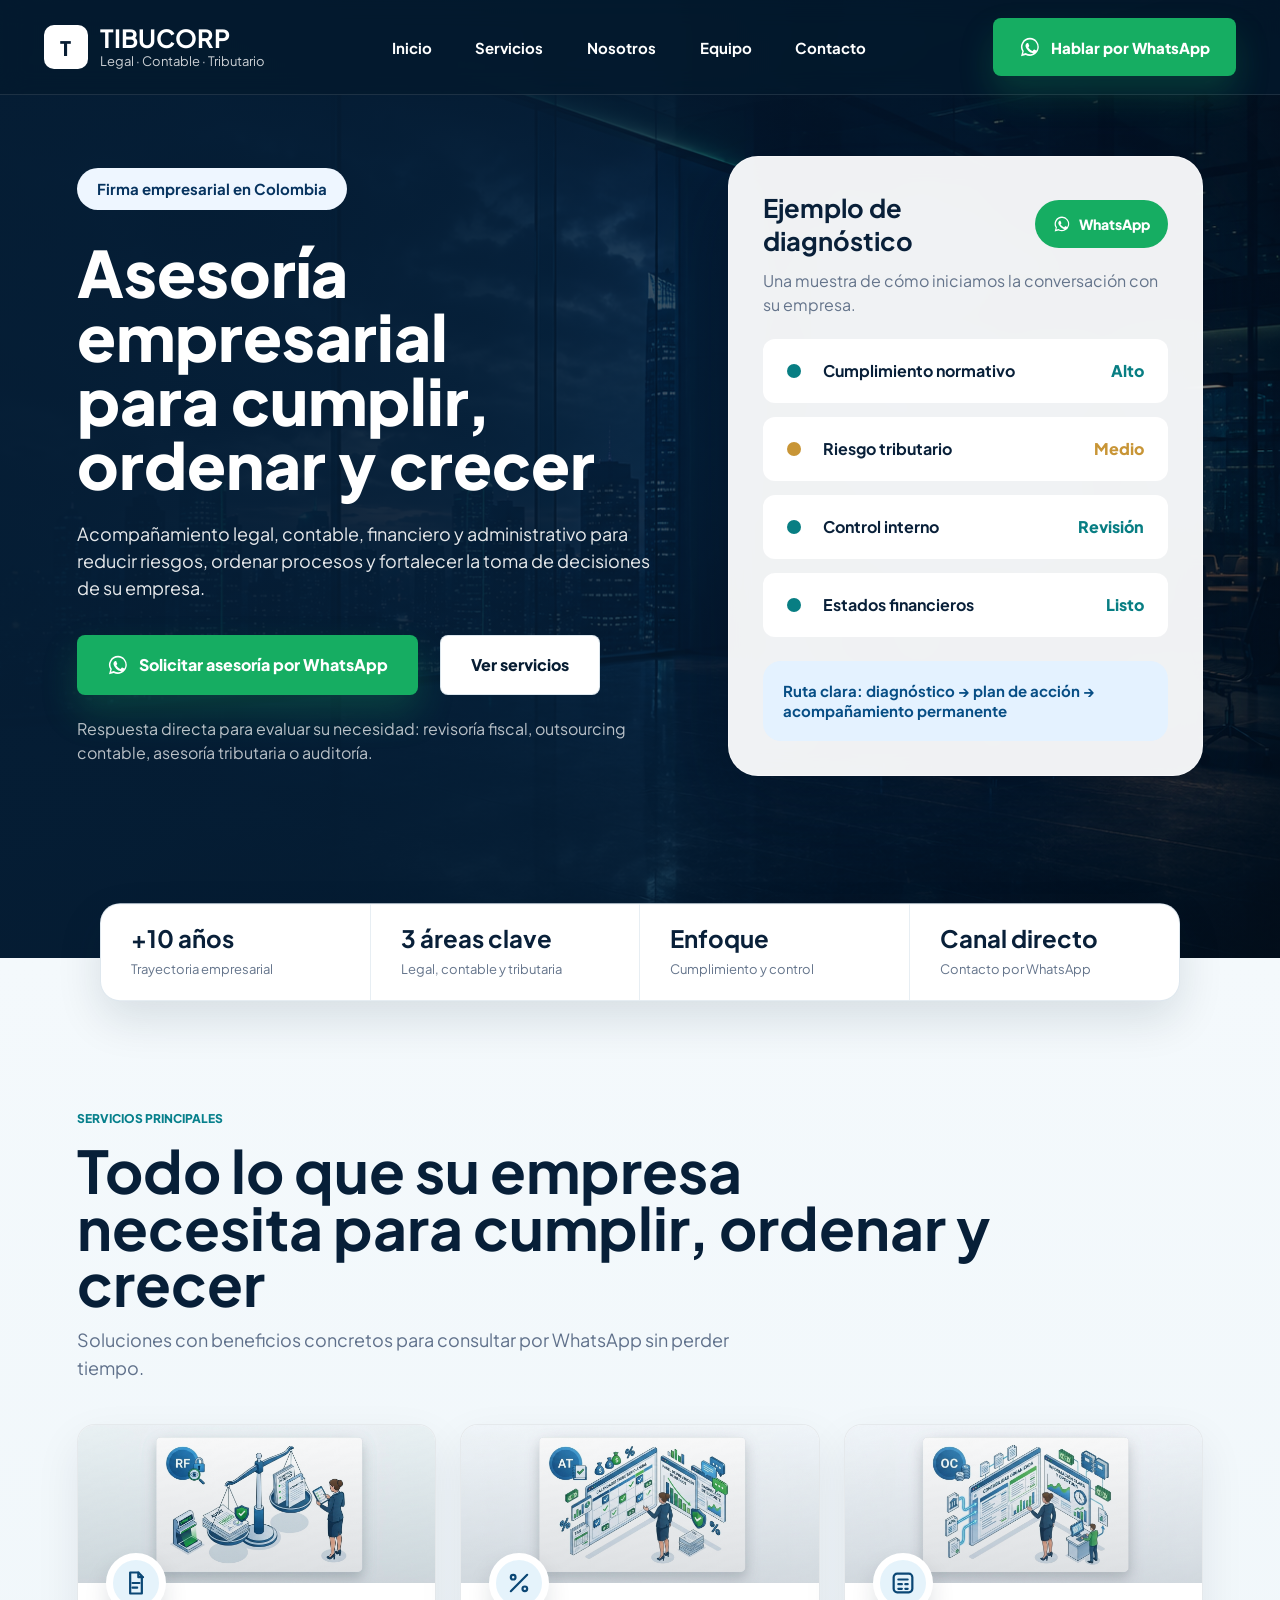
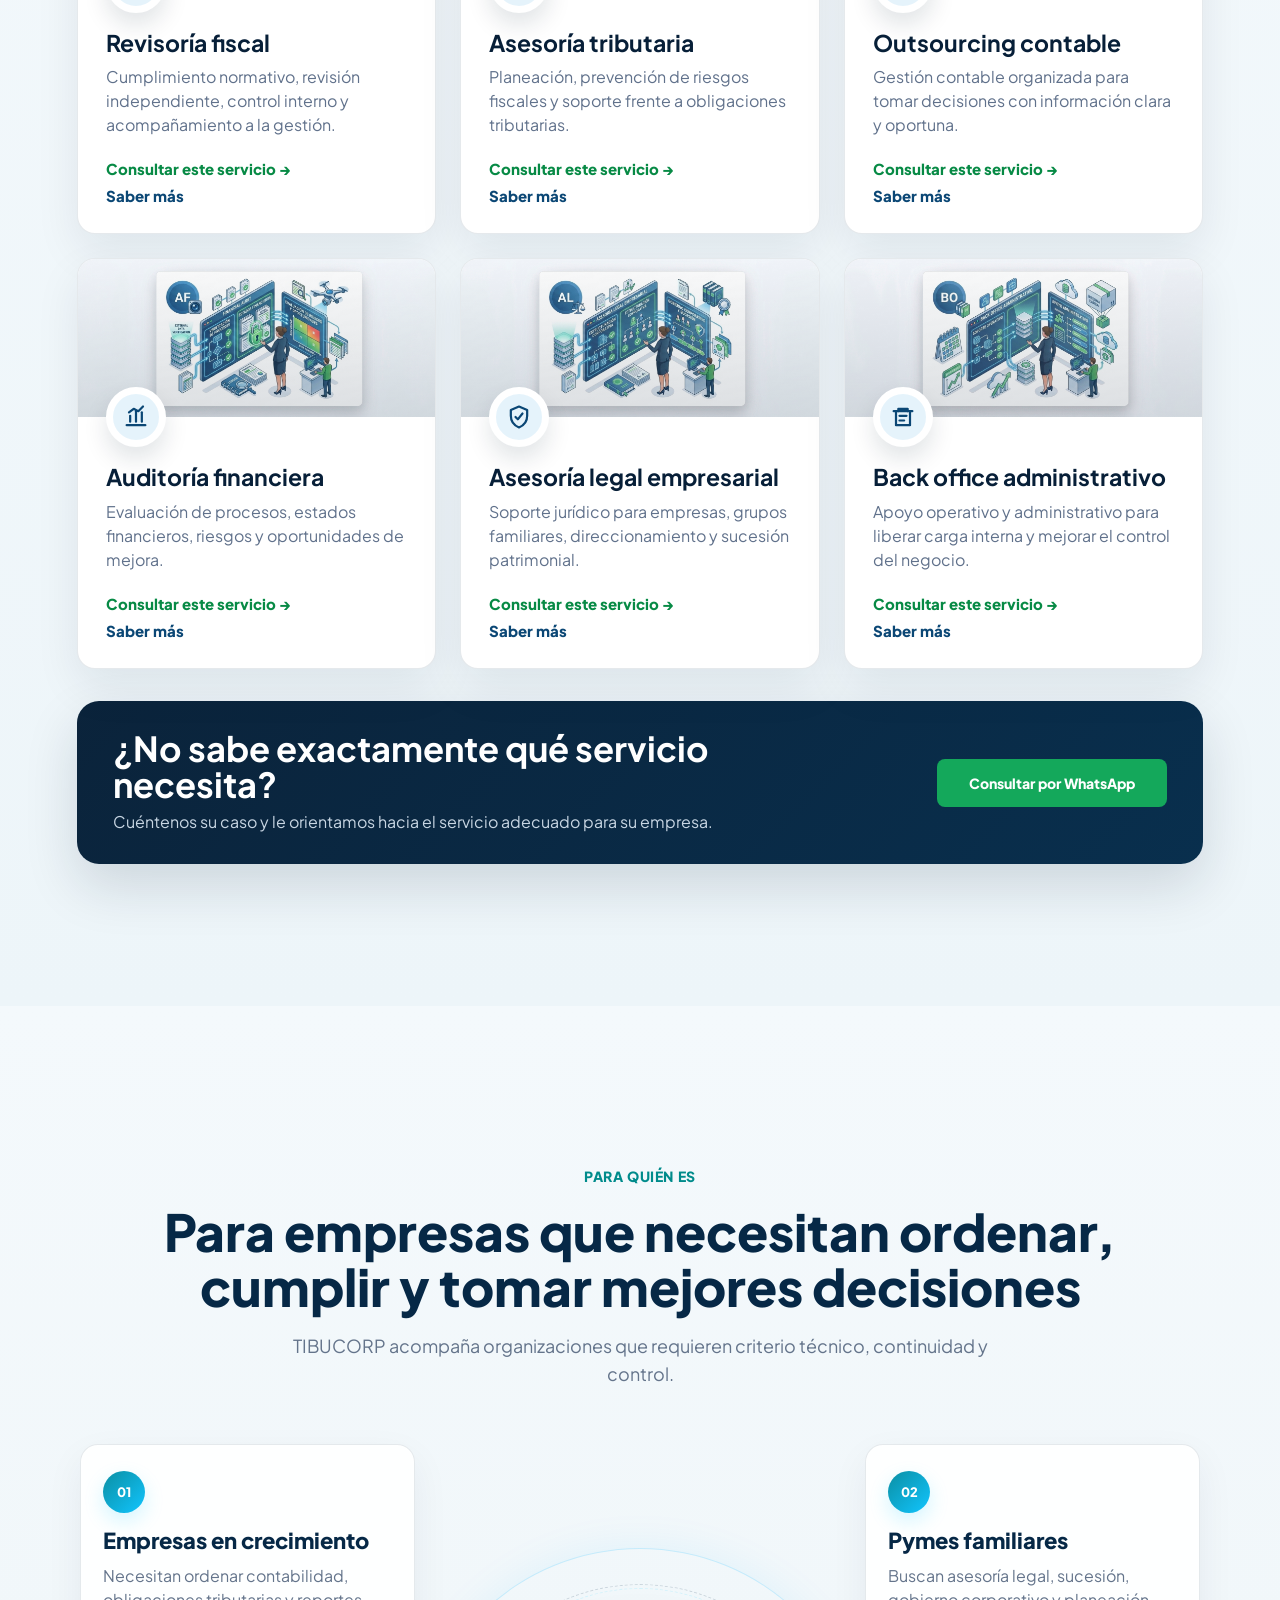
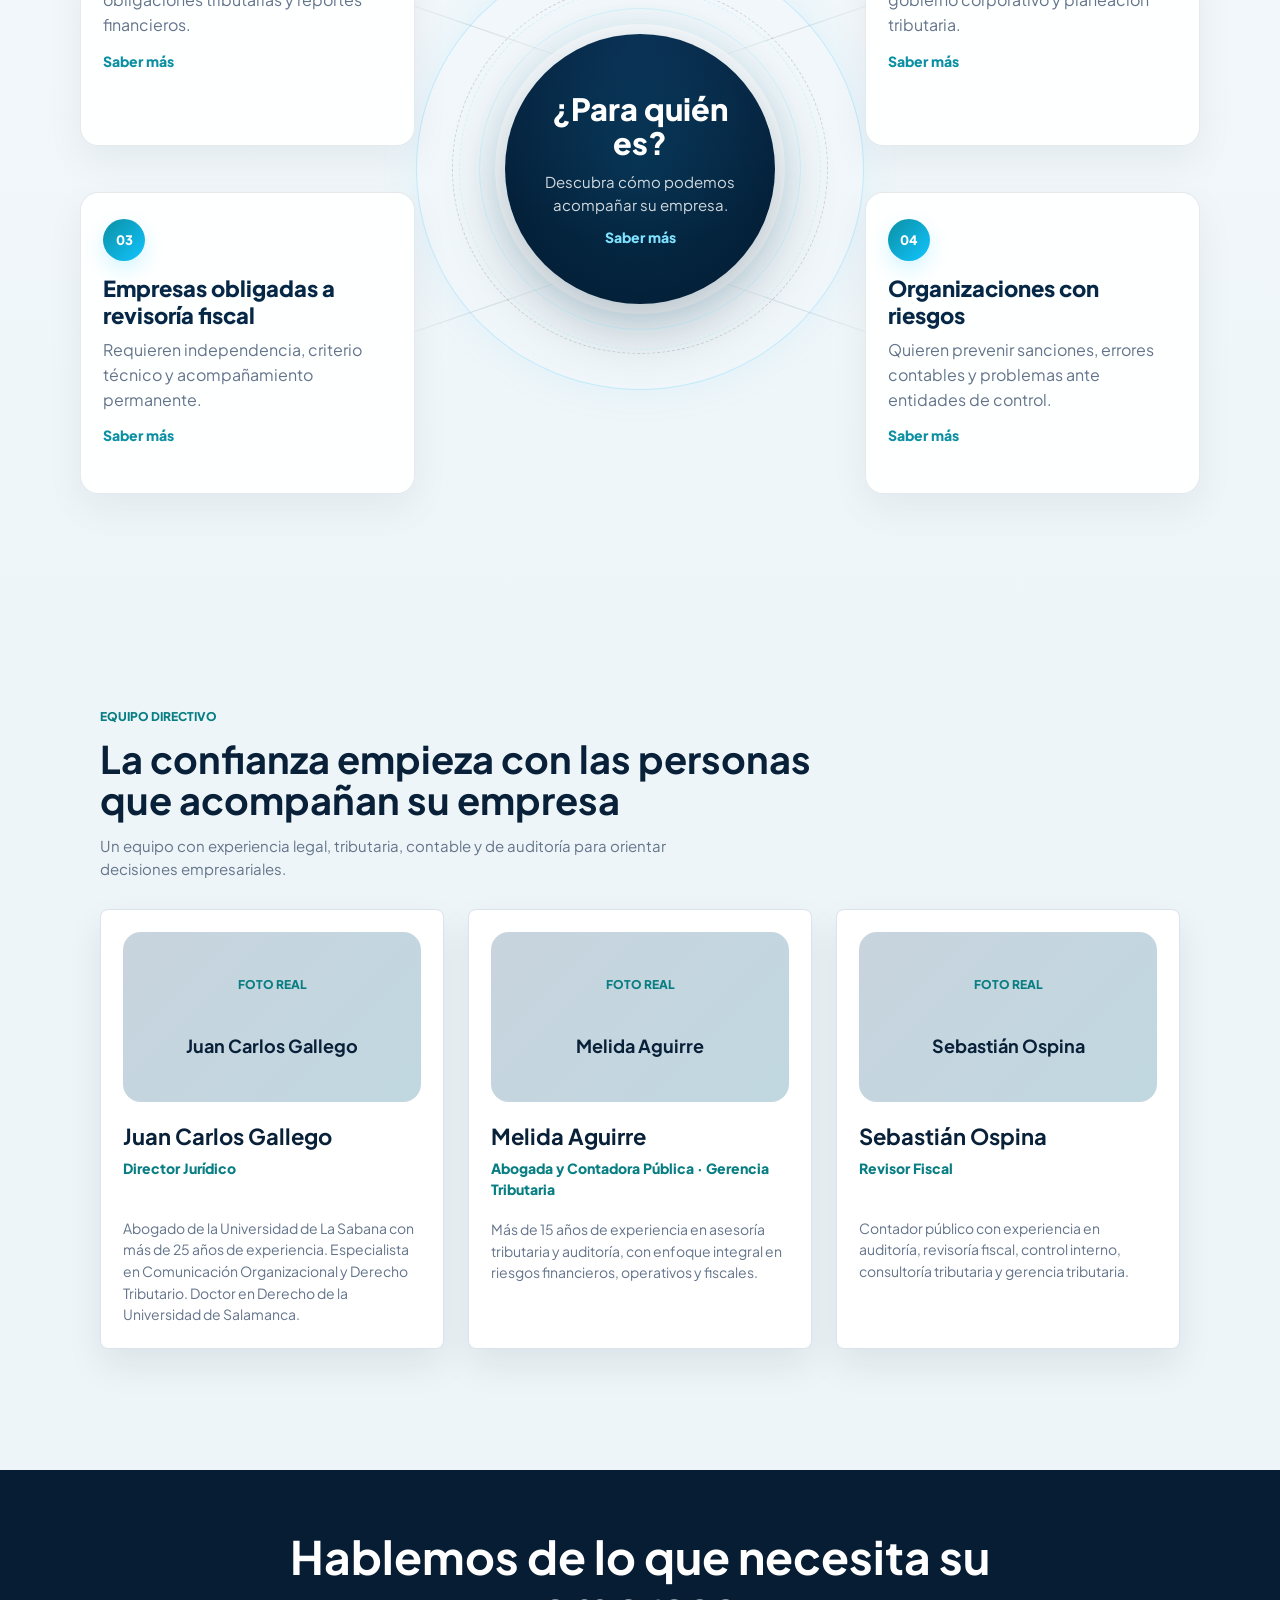
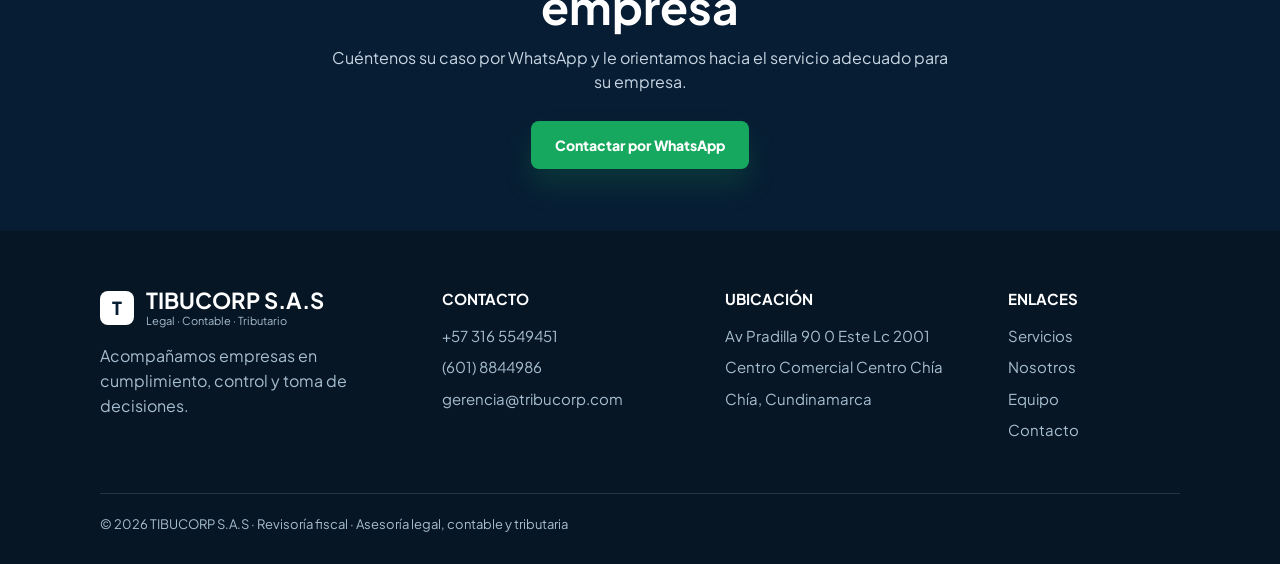
==== index.html @ 423108e0 "Redesign audience section" ====
<!DOCTYPE html>
<html lang="es">
<head>
  <meta charset="UTF-8">
  <meta name="viewport" content="width=device-width, initial-scale=1.0">
  <meta name="description" content="TIBUCORP acompaña empresas en revisoría fiscal, asesoría legal, contable, tributaria y administrativa en Colombia.">
  <title>TIBUCORP | Legal, contable y tributario</title>
  <link rel="preconnect" href="https://fonts.googleapis.com">
  <link rel="preconnect" href="https://fonts.gstatic.com" crossorigin>
  <link href="https://fonts.googleapis.com/css2?family=Plus+Jakarta+Sans:wght@400;500;600;700;800&display=swap" rel="stylesheet">
  <link rel="stylesheet" href="styles.css">
</head>
<body>
  <header class="site-header">
    <a class="brand" href="#inicio" aria-label="TIBUCORP inicio">
      <span class="brand-mark">T</span>
      <span>
        <strong>TIBUCORP</strong>
        <small>Legal · Contable · Tributario</small>
      </span>
    </a>

    <button class="menu-toggle" type="button" aria-label="Abrir menú" aria-expanded="false">
      <span></span>
      <span></span>
      <span></span>
    </button>

    <nav class="site-nav" aria-label="Navegación principal">
      <a href="#inicio">Inicio</a>
      <a href="#servicios">Servicios</a>
      <a href="#para-quien">Nosotros</a>
      <a href="#equipo">Equipo</a>
      <a href="#contacto">Contacto</a>
    </nav>

    <a class="header-cta" href="https://wa.me/573165549451?text=Hola%20TIBUCORP%2C%20quiero%20recibir%20asesor%C3%ADa%20para%20mi%20empresa." target="_blank" rel="noopener">
      Hablar por WhatsApp
    </a>
  </header>

  <main>
    <section class="hero" id="inicio">
      <div class="shell hero-grid">
        <div class="hero-copy">
          <span class="eyebrow light">Firma empresarial en Colombia</span>
          <h1><span>Asesoría empresarial</span><span>para cumplir,</span><span>ordenar y crecer</span></h1>
          <p>
            Acompañamiento legal, contable, financiero y administrativo para reducir riesgos,
            ordenar procesos y fortalecer la toma de decisiones de su empresa.
          </p>
          <div class="hero-actions">
            <a class="btn btn-primary" href="https://wa.me/573165549451?text=Hola%20TIBUCORP%2C%20quiero%20solicitar%20una%20asesor%C3%ADa." target="_blank" rel="noopener">Solicitar asesoría por WhatsApp</a>
            <a class="btn btn-secondary" href="#servicios">Ver servicios</a>
          </div>
          <p class="microcopy">Respuesta directa para evaluar su necesidad: revisoría fiscal, outsourcing contable, asesoría tributaria o auditoría.</p>
        </div>

        <div class="diagnostic-card" aria-label="Ejemplo de diagnóstico empresarial">
          <div class="card-topline">
            <h2>Ejemplo de diagnóstico</h2>
            <span>WhatsApp</span>
          </div>
          <p class="card-caption">Una muestra de cómo iniciamos la conversación con su empresa.</p>
          <ul class="diagnostic-list">
            <li>
              <i class="dot teal"></i>
              <strong>Cumplimiento normativo</strong>
              <span>Alto</span>
            </li>
            <li>
              <i class="dot amber"></i>
              <strong>Riesgo tributario</strong>
              <span>Medio</span>
            </li>
            <li>
              <i class="dot teal"></i>
              <strong>Control interno</strong>
              <span>Revisión</span>
            </li>
            <li>
              <i class="dot teal"></i>
              <strong>Estados financieros</strong>
              <span>Listo</span>
            </li>
          </ul>
          <div class="route-note">
            Ruta clara: diagnóstico → plan de acción → acompañamiento permanente
          </div>
        </div>
      </div>

      <div class="shell metrics-wrap">
        <div class="metrics-card" aria-label="Indicadores TIBUCORP">
          <div>
            <strong>+10 años</strong>
            <span>Trayectoria empresarial</span>
          </div>
          <div>
            <strong>3 áreas clave</strong>
            <span>Legal, contable y tributaria</span>
          </div>
          <div>
            <strong>Enfoque</strong>
            <span>Cumplimiento y control</span>
          </div>
          <div>
            <strong>Canal directo</strong>
            <span>Contacto por WhatsApp</span>
          </div>
        </div>
      </div>
    </section>

    <section class="section services" id="servicios">
      <div class="shell">
        <div class="section-heading">
          <span class="eyebrow">Servicios principales</span>
          <h2>Todo lo que su empresa necesita para cumplir, ordenar y crecer</h2>
          <p>Soluciones con beneficios concretos para consultar por WhatsApp sin perder tiempo.</p>
        </div>

        <div class="services-grid">
          <article class="service-card">
            <figure class="service-media">
              <img src="img/servicios/revisoria-fiscal.png" alt="Revisoría fiscal para empresas">
            </figure>
            <div class="service-body">
              <span class="service-icon" aria-hidden="true">
                <svg viewBox="0 0 24 24">
                  <path d="M7 3h7l3 3v15H7z"></path>
                  <path d="M14 3v4h4"></path>
                  <path d="M9 12h6"></path>
                  <path d="M9 16h4"></path>
                </svg>
              </span>
              <h3>Revisoría fiscal</h3>
              <p>Cumplimiento normativo, revisión independiente, control interno y acompañamiento a la gestión.</p>
              <div class="service-links">
                <a class="service-consult" href="https://wa.me/573165549451?text=Hola%2C%20estoy%20interesado%20en%20el%20servicio%20de%20Revisor%C3%ADa%20fiscal." target="_blank" rel="noopener noreferrer">Consultar este servicio</a>
                <a class="learn-more" href="services/">Saber más</a>
              </div>
            </div>
          </article>
          <article class="service-card">
            <figure class="service-media">
              <img src="img/servicios/asesoria-tributaria.png" alt="Asesoría tributaria empresarial">
            </figure>
            <div class="service-body">
              <span class="service-icon" aria-hidden="true">
                <svg viewBox="0 0 24 24">
                  <path d="M19 5 5 19"></path>
                  <circle cx="7" cy="7" r="2"></circle>
                  <circle cx="17" cy="17" r="2"></circle>
                </svg>
              </span>
              <h3>Asesoría tributaria</h3>
              <p>Planeación, prevención de riesgos fiscales y soporte frente a obligaciones tributarias.</p>
              <div class="service-links">
                <a class="service-consult" href="https://wa.me/573165549451?text=Hola%2C%20estoy%20interesado%20en%20el%20servicio%20de%20Asesor%C3%ADa%20tributaria." target="_blank" rel="noopener noreferrer">Consultar este servicio</a>
                <a class="learn-more" href="services/">Saber más</a>
              </div>
            </div>
          </article>
          <article class="service-card">
            <figure class="service-media">
              <img src="img/servicios/outsourcing-contable.png" alt="Outsourcing contable organizado">
            </figure>
            <div class="service-body">
              <span class="service-icon" aria-hidden="true">
                <svg viewBox="0 0 24 24">
                  <rect x="4" y="4" width="16" height="16" rx="3"></rect>
                  <path d="M8 9h8"></path>
                  <path d="M8 13h3"></path>
                  <path d="M14 13h2"></path>
                  <path d="M8 17h3"></path>
                  <path d="M14 17h2"></path>
                </svg>
              </span>
              <h3>Outsourcing contable</h3>
              <p>Gestión contable organizada para tomar decisiones con información clara y oportuna.</p>
              <div class="service-links">
                <a class="service-consult" href="https://wa.me/573165549451?text=Hola%2C%20estoy%20interesado%20en%20el%20servicio%20de%20Outsourcing%20contable." target="_blank" rel="noopener noreferrer">Consultar este servicio</a>
                <a class="learn-more" href="services/">Saber más</a>
              </div>
            </div>
          </article>
          <article class="service-card">
            <figure class="service-media">
              <img src="img/servicios/auditoria-financiera.png" alt="Auditoría financiera y control">
            </figure>
            <div class="service-body">
              <span class="service-icon" aria-hidden="true">
                <svg viewBox="0 0 24 24">
                  <path d="M4 19h16"></path>
                  <path d="M7 16v-5"></path>
                  <path d="M12 16V7"></path>
                  <path d="M17 16v-8"></path>
                  <path d="m6 8 4-3 4 2 4-4"></path>
                </svg>
              </span>
              <h3>Auditoría financiera</h3>
              <p>Evaluación de procesos, estados financieros, riesgos y oportunidades de mejora.</p>
              <div class="service-links">
                <a class="service-consult" href="https://wa.me/573165549451?text=Hola%2C%20estoy%20interesado%20en%20el%20servicio%20de%20Auditor%C3%ADa%20financiera." target="_blank" rel="noopener noreferrer">Consultar este servicio</a>
                <a class="learn-more" href="services/">Saber más</a>
              </div>
            </div>
          </article>
          <article class="service-card">
            <figure class="service-media">
              <img src="img/servicios/asesoria-legal.png" alt="Asesoría legal empresarial">
            </figure>
            <div class="service-body">
              <span class="service-icon" aria-hidden="true">
                <svg viewBox="0 0 24 24">
                  <path d="M12 3 5 6v5c0 4.6 3 8.4 7 10 4-1.6 7-5.4 7-10V6z"></path>
                  <path d="m9 12 2 2 4-5"></path>
                </svg>
              </span>
              <h3>Asesoría legal empresarial</h3>
              <p>Soporte jurídico para empresas, grupos familiares, direccionamiento y sucesión patrimonial.</p>
              <div class="service-links">
                <a class="service-consult" href="https://wa.me/573165549451?text=Hola%2C%20estoy%20interesado%20en%20el%20servicio%20de%20Asesor%C3%ADa%20legal%20empresarial." target="_blank" rel="noopener noreferrer">Consultar este servicio</a>
                <a class="learn-more" href="services/">Saber más</a>
              </div>
            </div>
          </article>
          <article class="service-card">
            <figure class="service-media">
              <img src="img/servicios/back-office.png" alt="Back office administrativo">
            </figure>
            <div class="service-body">
              <span class="service-icon" aria-hidden="true">
                <svg viewBox="0 0 24 24">
                  <path d="M4 7h16"></path>
                  <path d="M6 7v12h12V7"></path>
                  <path d="M9 11h6"></path>
                  <path d="M9 15h4"></path>
                  <path d="M8 7V5h8v2"></path>
                </svg>
              </span>
              <h3>Back office administrativo</h3>
              <p>Apoyo operativo y administrativo para liberar carga interna y mejorar el control del negocio.</p>
              <div class="service-links">
                <a class="service-consult" href="https://wa.me/573165549451?text=Hola%2C%20estoy%20interesado%20en%20el%20servicio%20de%20Back%20office%20administrativo." target="_blank" rel="noopener noreferrer">Consultar este servicio</a>
                <a class="learn-more" href="services/">Saber más</a>
              </div>
            </div>
          </article>
        </div>

        <div class="support-banner">
          <div>
            <h3>¿No sabe exactamente qué servicio necesita?</h3>
            <p>Cuéntenos su caso y le orientamos hacia el servicio adecuado para su empresa.</p>
          </div>
          <a class="btn btn-primary" href="https://wa.me/573165549451?text=Hola%20TIBUCORP%2C%20quiero%20saber%20qu%C3%A9%20servicio%20necesita%20mi%20empresa." target="_blank" rel="noopener">Consultar por WhatsApp</a>
        </div>
      </div>
    </section>

    <section class="section audience" id="para-quien">
      <div class="shell">
        <div class="section-heading centered">
          <span class="eyebrow">Para quién es</span>
          <h2>Para empresas que necesitan ordenar, cumplir y tomar mejores decisiones</h2>
          <p>TIBUCORP acompaña organizaciones que requieren criterio técnico, continuidad y control.</p>
        </div>

        <div class="audience-map" aria-label="Perfiles de empresas">
          <span class="audience-line line-growth" aria-hidden="true"></span>
          <span class="audience-line line-family" aria-hidden="true"></span>
          <span class="audience-line line-review" aria-hidden="true"></span>
          <span class="audience-line line-risk" aria-hidden="true"></span>

          <div class="audience-center" aria-live="polite">
            <span class="audience-ring audience-ring-solid" aria-hidden="true"></span>
            <span class="audience-ring audience-ring-dashed" aria-hidden="true"></span>
            <div class="audience-center-content">
              <strong data-audience-title>¿Para quién es?</strong>
              <p data-audience-description>Descubra cómo podemos acompañar su empresa.</p>
              <a href="services/" data-audience-link>Saber más</a>
            </div>
          </div>

          <article class="audience-item item-growth" role="button" tabindex="0" aria-expanded="false" data-audience-card data-audience-key="growth" data-title="Empresas en crecimiento" data-description="Necesitan ordenar contabilidad, obligaciones tributarias y reportes financieros.">
            <span>01</span>
            <h3>Empresas en crecimiento</h3>
            <p>Necesitan ordenar contabilidad, obligaciones tributarias y reportes financieros.</p>
            <a href="services/">Saber más</a>
          </article>
          <article class="audience-item item-family" role="button" tabindex="0" aria-expanded="false" data-audience-card data-audience-key="family" data-title="Pymes familiares" data-description="Buscan asesoría legal, sucesión, gobierno corporativo y planeación tributaria.">
            <span>02</span>
            <h3>Pymes familiares</h3>
            <p>Buscan asesoría legal, sucesión, gobierno corporativo y planeación tributaria.</p>
            <a href="services/">Saber más</a>
          </article>
          <article class="audience-item item-review" role="button" tabindex="0" aria-expanded="false" data-audience-card data-audience-key="review" data-title="Empresas obligadas a revisoría fiscal" data-description="Requieren independencia, criterio técnico y acompañamiento permanente.">
            <span>03</span>
            <h3>Empresas obligadas a revisoría fiscal</h3>
            <p>Requieren independencia, criterio técnico y acompañamiento permanente.</p>
            <a href="services/">Saber más</a>
          </article>
          <article class="audience-item item-risk" role="button" tabindex="0" aria-expanded="false" data-audience-card data-audience-key="risk" data-title="Organizaciones con riesgos" data-description="Quieren prevenir sanciones, errores contables y problemas ante entidades de control.">
            <span>04</span>
            <h3>Organizaciones con riesgos</h3>
            <p>Quieren prevenir sanciones, errores contables y problemas ante entidades de control.</p>
            <a href="services/">Saber más</a>
          </article>
        </div>
      </div>
    </section>

    <section class="section team" id="equipo">
      <div class="shell">
        <div class="section-heading">
          <span class="eyebrow">Equipo directivo</span>
          <h2>La confianza empieza con las personas que acompañan su empresa</h2>
          <p>Un equipo con experiencia legal, tributaria, contable y de auditoría para orientar decisiones empresariales.</p>
        </div>

        <div class="team-grid">
          <article class="person-card">
            <div class="photo-placeholder">
              <span>Foto real</span>
              <strong>Juan Carlos Gallego</strong>
            </div>
            <h3>Juan Carlos Gallego</h3>
            <p class="role">Director Jurídico</p>
            <p>Abogado de la Universidad de La Sabana con más de 25 años de experiencia. Especialista en Comunicación Organizacional y Derecho Tributario. Doctor en Derecho de la Universidad de Salamanca.</p>
          </article>

          <article class="person-card">
            <div class="photo-placeholder">
              <span>Foto real</span>
              <strong>Melida Aguirre</strong>
            </div>
            <h3>Melida Aguirre</h3>
            <p class="role">Abogada y Contadora Pública · Gerencia Tributaria</p>
            <p>Más de 15 años de experiencia en asesoría tributaria y auditoría, con enfoque integral en riesgos financieros, operativos y fiscales.</p>
          </article>

          <article class="person-card">
            <div class="photo-placeholder">
              <span>Foto real</span>
              <strong>Sebastián Ospina</strong>
            </div>
            <h3>Sebastián Ospina</h3>
            <p class="role">Revisor Fiscal</p>
            <p>Contador público con experiencia en auditoría, revisoría fiscal, control interno, consultoría tributaria y gerencia tributaria.</p>
          </article>
        </div>
      </div>
    </section>

    <section class="final-cta" id="contacto">
      <div class="shell final-cta-inner">
        <h2>Hablemos de lo que necesita su empresa</h2>
        <p>Cuéntenos su caso por WhatsApp y le orientamos hacia el servicio adecuado para su empresa.</p>
        <a class="btn btn-primary" href="https://wa.me/573165549451?text=Hola%20TIBUCORP%2C%20quiero%20recibir%20orientaci%C3%B3n%20para%20mi%20empresa." target="_blank" rel="noopener">Contactar por WhatsApp</a>
      </div>
    </section>
  </main>

  <footer class="site-footer">
    <div class="shell footer-grid">
      <div class="footer-brand">
        <a class="brand inverted" href="#inicio" aria-label="TIBUCORP inicio">
          <span class="brand-mark">T</span>
          <span>
            <strong>TIBUCORP S.A.S</strong>
            <small>Legal · Contable · Tributario</small>
          </span>
        </a>
        <p>Acompañamos empresas en cumplimiento, control y toma de decisiones.</p>
      </div>

      <div class="footer-column">
        <h2>Contacto</h2>
        <a href="https://wa.me/573165549451" target="_blank" rel="noopener">+57 316 5549451</a>
        <a href="tel:+576018844986">(601) 8844986</a>
        <a href="mailto:gerencia@tribucorp.com">gerencia@tribucorp.com</a>
      </div>

      <div class="footer-column">
        <h2>Ubicación</h2>
        <p>Av Pradilla 90 0 Este Lc 2001</p>
        <p>Centro Comercial Centro Chía</p>
        <p>Chía, Cundinamarca</p>
      </div>

      <div class="footer-column">
        <h2>Enlaces</h2>
        <a href="#servicios">Servicios</a>
        <a href="#para-quien">Nosotros</a>
        <a href="#equipo">Equipo</a>
        <a href="#contacto">Contacto</a>
      </div>
    </div>

    <div class="shell footer-bottom">
      <p>© 2026 TIBUCORP S.A.S · Revisoría fiscal · Asesoría legal, contable y tributaria</p>
    </div>
  </footer>

  <script src="script.js"></script>
</body>
</html>
---- styles.css ----
:root {
  --navy: #071d33;
  --navy-2: #0b2946;
  --ink: #092039;
  --muted: #64748b;
  --soft: #eef5f8;
  --soft-2: #f6fafc;
  --line: #d9e4ec;
  --white: #ffffff;
  --green: #17a85f;
  --green-dark: #0d8f4e;
  --teal: #087e83;
  --amber: #c89536;
  --shadow: 0 18px 45px rgba(7, 29, 51, 0.12);
  --radius: 8px;
}

* {
  box-sizing: border-box;
}

html {
  scroll-behavior: smooth;
}

body {
  margin: 0;
  color: var(--ink);
  background: var(--soft);
  font-family: "Plus Jakarta Sans", Arial, Helvetica, sans-serif;
  letter-spacing: 0;
}

body.menu-open {
  overflow: hidden;
}

a {
  color: inherit;
  text-decoration: none;
}

.shell {
  width: min(1080px, calc(100% - 48px));
  margin: 0 auto;
}

.site-header {
  position: sticky;
  top: 0;
  z-index: 50;
  display: grid;
  grid-template-columns: auto 1fr auto;
  align-items: center;
  gap: 24px;
  min-height: 76px;
  padding: 16px min(44px, 4vw);
  background: rgba(255, 255, 255, 0.96);
  border-bottom: 1px solid rgba(217, 228, 236, 0.8);
  backdrop-filter: blur(14px);
}

.brand {
  display: inline-flex;
  align-items: center;
  gap: 12px;
  min-width: 0;
}

.brand-mark {
  display: grid;
  width: 34px;
  height: 34px;
  flex: 0 0 auto;
  place-items: center;
  color: var(--white);
  background: var(--navy);
  border-radius: 8px;
  font-size: 18px;
  font-weight: 800;
}

.brand strong {
  display: block;
  color: var(--ink);
  font-size: 22px;
  line-height: 1;
}

.brand small {
  display: block;
  margin-top: 4px;
  color: var(--muted);
  font-size: 11px;
  line-height: 1;
}

.site-nav {
  display: flex;
  justify-content: center;
  gap: clamp(20px, 3vw, 40px);
  font-size: 14px;
  font-weight: 600;
}

.site-nav a {
  color: #0b1f35;
}

.site-nav a:hover {
  color: var(--teal);
}

.header-cta,
.btn {
  display: inline-flex;
  align-items: center;
  justify-content: center;
  min-height: 48px;
  padding: 0 24px;
  border-radius: 8px;
  font-size: 14px;
  font-weight: 800;
  text-align: center;
  transition: transform 180ms ease, box-shadow 180ms ease, background 180ms ease, border-color 180ms ease, color 180ms ease;
}

.header-cta {
  min-height: 44px;
  color: var(--white);
  background: var(--green);
  box-shadow: 0 12px 24px rgba(23, 168, 95, 0.22);
}

.btn-primary {
  color: var(--white);
  background: var(--green);
  box-shadow: 0 16px 28px rgba(23, 168, 95, 0.18);
}

.btn-secondary {
  color: #0b3764;
  background: var(--white);
  border: 1px solid rgba(217, 228, 236, 0.95);
}

.header-cta:hover,
.btn:hover {
  transform: translateY(-2px);
}

.btn-primary:hover,
.header-cta:hover {
  background: var(--green-dark);
  box-shadow: 0 18px 32px rgba(23, 168, 95, 0.28);
}

.btn-secondary:hover {
  color: var(--white);
  background: #0b3764;
  border-color: #0b3764;
  box-shadow: 0 14px 26px rgba(7, 29, 51, 0.14);
}

.menu-toggle {
  display: none;
}

.hero {
  position: relative;
  color: var(--white);
  background:
    radial-gradient(circle at 82% 18%, rgba(23, 168, 95, 0.12), transparent 28%),
    linear-gradient(135deg, var(--navy) 0%, #08233d 54%, #07192b 100%);
  min-height: calc(100svh - 76px);
  padding: clamp(42px, 6vh, 58px) 0 0;
}

.hero-grid {
  display: grid;
  grid-template-columns: minmax(0, 1fr) minmax(340px, 0.78fr);
  gap: clamp(40px, 5vw, 70px);
  align-items: center;
  min-height: calc(100svh - 224px);
  padding-bottom: 52px;
}

.eyebrow {
  display: inline-flex;
  align-items: center;
  width: fit-content;
  min-height: 28px;
  color: var(--teal);
  font-size: 12px;
  font-weight: 800;
  text-transform: uppercase;
}

.eyebrow.light {
  min-height: 30px;
  padding: 0 16px;
  color: #14416a;
  background: #e5f1fb;
  border-radius: 999px;
  text-transform: none;
}

.hero h1 {
  max-width: 620px;
  margin: 20px 0 18px;
  font-size: clamp(38px, 4vw, 56px);
  line-height: 1.04;
  letter-spacing: 0;
}

.hero-copy > p {
  max-width: 620px;
  margin: 0;
  color: #c8d6e3;
  font-size: 17px;
  line-height: 1.55;
}

.hero-actions {
  display: flex;
  flex-wrap: wrap;
  gap: 18px;
  margin-top: 28px;
}

.microcopy {
  max-width: 520px;
  margin-top: 14px !important;
  color: #a8bacb !important;
  font-size: 13px !important;
  line-height: 1.45 !important;
}

.diagnostic-card {
  color: var(--ink);
  background: rgba(255, 255, 255, 0.96);
  border: 1px solid rgba(217, 228, 236, 0.72);
  border-radius: 22px;
  box-shadow: 0 24px 60px rgba(0, 0, 0, 0.2);
  padding: 26px;
}

.card-topline {
  display: flex;
  align-items: center;
  justify-content: space-between;
  gap: 16px;
  margin-bottom: 8px;
}

.card-topline h2 {
  margin: 0;
  font-size: 19px;
}

.card-caption {
  margin: 0 0 18px;
  color: var(--muted);
  font-size: 13px;
  line-height: 1.45;
}

.card-topline span {
  display: inline-flex;
  min-height: 40px;
  align-items: center;
  padding: 0 18px;
  color: var(--white);
  background: var(--green);
  border-radius: 999px;
  font-size: 14px;
  font-weight: 800;
}

.diagnostic-list {
  display: grid;
  gap: 12px;
  margin: 0;
  padding: 0;
  list-style: none;
}

.diagnostic-list li {
  display: grid;
  grid-template-columns: 16px 1fr auto;
  align-items: center;
  gap: 14px;
  min-height: 48px;
  padding: 0 18px;
  background: var(--white);
  border-radius: 10px;
}

.diagnostic-list strong,
.diagnostic-list span {
  font-size: 14px;
}

.diagnostic-list span {
  color: var(--teal);
  font-weight: 800;
}

.dot {
  width: 14px;
  height: 14px;
  border-radius: 50%;
}

.teal {
  background: var(--teal);
}

.amber {
  background: var(--amber);
}

.route-note {
  margin-top: 20px;
  padding: 16px;
  color: #0b4775;
  background: #e2f0fb;
  border-radius: 12px;
  font-size: 15px;
  font-weight: 800;
  line-height: 1.35;
}

.metrics-wrap {
  position: relative;
  z-index: 2;
  transform: translateY(44%);
}

.metrics-card {
  display: grid;
  grid-template-columns: repeat(4, 1fr);
  gap: 0;
  overflow: hidden;
  background: var(--white);
  border: 1px solid rgba(217, 228, 236, 0.86);
  border-radius: 20px;
  box-shadow: var(--shadow);
}

.metrics-card div {
  padding: 22px 30px;
  border-right: 1px solid #e7eef3;
}

.metrics-card div:last-child {
  border-right: 0;
}

.metrics-card strong {
  display: block;
  margin-bottom: 6px;
  color: var(--ink);
  font-size: 24px;
  line-height: 1.05;
}

.metrics-card span {
  color: var(--muted);
  font-size: 13px;
}

.section {
  min-height: calc(100svh - 76px);
  padding: 56px 0 52px;
}

.services {
  background: var(--soft);
}

.section-heading {
  max-width: 720px;
  margin-bottom: 28px;
}

.section-heading.centered {
  margin-right: auto;
  margin-left: auto;
  text-align: center;
}

.section-heading h2 {
  margin: 8px 0 14px;
  font-size: clamp(28px, 3vw, 38px);
  line-height: 1.08;
}

.section-heading p {
  max-width: 620px;
  margin: 0;
  color: var(--muted);
  font-size: 15px;
  line-height: 1.55;
}

.section-heading.centered p {
  margin-right: auto;
  margin-left: auto;
}

.services-grid {
  display: grid;
  grid-template-columns: repeat(3, 1fr);
  gap: 16px;
}

.service-card,
.person-card,
.audience-item {
  background: var(--white);
  border: 1px solid var(--line);
  border-radius: var(--radius);
  box-shadow: 0 16px 36px rgba(7, 29, 51, 0.08);
}

.service-card {
  display: flex;
  min-height: 158px;
  flex-direction: column;
  align-items: flex-start;
  padding: 16px;
}

.service-code {
  display: inline-grid;
  width: 34px;
  height: 34px;
  margin-bottom: 10px;
  place-items: center;
  color: #0b4775;
  background: #e6f2fb;
  border-radius: 8px;
  font-size: 14px;
  font-weight: 800;
}

.service-card h3 {
  margin: 0 0 6px;
  font-size: 17px;
}

.service-card p {
  margin: 0 0 10px;
  color: var(--muted);
  font-size: 12px;
  line-height: 1.42;
}

.service-links {
  display: flex;
  flex-direction: column;
  gap: 5px;
  margin-top: auto;
}

.service-card a {
  color: var(--green-dark);
  font-size: 12px;
  font-weight: 800;
}

.service-card a:not(.learn-more)::after {
  content: " →";
}

.service-card .learn-more {
  color: #0b4775;
}

.service-card .learn-more::after {
  content: "";
}

.service-card a:hover {
  color: var(--ink);
}

.support-banner {
  display: grid;
  grid-template-columns: minmax(0, 1fr) auto;
  align-items: center;
  gap: 32px;
  margin-top: 22px;
  padding: 22px 28px;
  color: var(--white);
  background: var(--navy);
  border-radius: 18px;
}

.support-banner h3 {
  max-width: 480px;
  margin: 0 0 8px;
  font-size: clamp(22px, 2.3vw, 28px);
  line-height: 1.05;
}

.support-banner p {
  max-width: 560px;
  margin: 0;
  color: #c8d6e3;
  font-size: 14px;
  line-height: 1.55;
}

.audience {
  background: var(--soft-2);
  overflow: hidden;
}

.audience-map {
  position: relative;
  width: min(860px, 100%);
  min-height: 520px;
  margin: 18px auto 0;
}

.audience-map::before {
  content: "";
  position: absolute;
  inset: 76px 236px;
  border: 1px solid rgba(8, 126, 131, 0.28);
  border-radius: 50%;
}

.audience-map::after {
  content: "";
  position: absolute;
  inset: 114px 278px;
  border: 1px dashed rgba(7, 29, 51, 0.18);
  border-radius: 50%;
}

.audience-center {
  position: absolute;
  top: 50%;
  left: 50%;
  z-index: 2;
  display: flex;
  width: 188px;
  height: 188px;
  flex-direction: column;
  align-items: center;
  justify-content: center;
  gap: 12px;
  place-items: center;
  padding: 24px;
  text-align: center;
  transform: translate(-50%, -50%);
  background: var(--navy);
  border: 8px solid var(--white);
  border-radius: 50%;
  box-shadow: var(--shadow);
}

.audience-center strong {
  color: var(--white);
  font-size: 22px;
  line-height: 1.15;
}

.audience-center a {
  color: #a6ebc9;
  font-size: 13px;
  font-weight: 800;
}

.audience-center a:hover {
  color: var(--white);
}

.audience-item {
  position: absolute;
  z-index: 3;
  width: 284px;
  min-height: 136px;
  padding: 20px;
}

.audience-item span {
  display: inline-grid;
  width: 34px;
  height: 34px;
  margin-bottom: 10px;
  place-items: center;
  color: var(--white);
  background: var(--teal);
  border-radius: 50%;
  font-size: 12px;
  font-weight: 800;
}

.audience-item h3 {
  margin: 0 0 8px;
  font-size: 18px;
}

.audience-item p {
  margin: 0;
  color: var(--muted);
  font-size: 13px;
  line-height: 1.48;
}

.item-growth {
  top: 0;
  left: 28px;
}

.item-family {
  top: 0;
  right: 28px;
}

.item-review {
  bottom: 0;
  left: 28px;
}

.item-risk {
  right: 28px;
  bottom: 0;
}

.team {
  background: var(--soft);
}

.team-grid {
  display: grid;
  grid-template-columns: repeat(3, 1fr);
  gap: 24px;
}

.person-card {
  padding: 22px;
}

.photo-placeholder {
  display: grid;
  min-height: 170px;
  margin-bottom: 20px;
  place-items: center;
  padding: 24px;
  text-align: center;
  background:
    linear-gradient(135deg, rgba(7, 29, 51, 0.08), rgba(8, 126, 131, 0.11)),
    #d8e3ec;
  border-radius: 18px;
}

.photo-placeholder span,
.photo-placeholder strong {
  display: block;
}

.photo-placeholder span {
  color: var(--teal);
  font-size: 12px;
  font-weight: 800;
  text-transform: uppercase;
}

.photo-placeholder strong {
  max-width: 220px;
  color: var(--ink);
  font-size: 18px;
  line-height: 1.2;
}

.person-card h3 {
  margin: 0 0 8px;
  font-size: 22px;
}

.person-card p {
  margin: 0;
  color: var(--muted);
  font-size: 14px;
  line-height: 1.55;
}

.person-card .role {
  min-height: 42px;
  margin-bottom: 18px;
  color: var(--teal);
  font-size: 14px;
  font-weight: 800;
}

.final-cta {
  min-height: 0;
  padding: 62px 0;
  color: var(--white);
  background: var(--navy);
}

.final-cta-inner {
  display: grid;
  justify-items: center;
  text-align: center;
}

.final-cta h2 {
  max-width: 800px;
  margin: 0 0 14px;
  font-size: clamp(32px, 4vw, 46px);
  line-height: 1.08;
}

.final-cta p {
  max-width: 620px;
  margin: 0 0 26px;
  color: #c8d6e3;
  font-size: 16px;
  line-height: 1.55;
}

.site-footer {
  color: #d8e6f0;
  background: #061625;
}

.footer-grid {
  display: grid;
  grid-template-columns: 1.25fr 1fr 1fr 0.72fr;
  gap: 44px;
  padding: 58px 0 42px;
}

.brand.inverted .brand-mark {
  color: var(--navy);
  background: var(--white);
}

.brand.inverted strong {
  color: var(--white);
}

.brand.inverted small {
  color: #a7bed0;
}

.footer-brand p,
.footer-column p,
.footer-column a,
.footer-bottom p {
  color: #a7bed0;
}

.footer-brand p {
  max-width: 300px;
  margin: 18px 0 0;
  line-height: 1.55;
}

.footer-column h2 {
  margin: 0 0 18px;
  color: var(--white);
  font-size: 15px;
  text-transform: uppercase;
}

.footer-column a,
.footer-column p {
  display: block;
  margin: 0 0 11px;
  font-size: 15px;
  line-height: 1.35;
}

.footer-column a:hover {
  color: var(--white);
}

.footer-bottom {
  padding: 22px 0 32px;
  border-top: 1px solid rgba(216, 230, 240, 0.14);
}

.footer-bottom p {
  margin: 0;
  font-size: 13px;
}

@media (max-width: 980px) {
  .hero,
  .section {
    min-height: 0;
  }

  .hero-grid {
    min-height: 0;
  }

  .site-header {
    grid-template-columns: auto auto;
  }

  .site-nav,
  .header-cta {
    display: none;
  }

  .menu-toggle {
    display: inline-grid;
    width: 44px;
    height: 44px;
    margin-left: auto;
    place-content: center;
    gap: 5px;
    background: var(--white);
    border: 1px solid var(--line);
    border-radius: 8px;
  }

  .menu-toggle span {
    display: block;
    width: 20px;
    height: 2px;
    background: var(--ink);
  }

  .site-header.nav-open .site-nav {
    position: absolute;
    top: 76px;
    right: 18px;
    left: 18px;
    display: grid;
    justify-content: stretch;
    gap: 0;
    padding: 12px;
    background: var(--white);
    border: 1px solid var(--line);
    border-radius: 12px;
    box-shadow: var(--shadow);
  }

  .site-header.nav-open .site-nav a {
    padding: 14px;
  }

  .hero-grid {
    grid-template-columns: 1fr;
  }

  .diagnostic-card {
    max-width: 620px;
  }

  .metrics-card,
  .services-grid,
  .team-grid,
  .footer-grid {
    grid-template-columns: repeat(2, 1fr);
  }

  .support-banner {
    grid-template-columns: 1fr;
  }

  .audience-map {
    display: grid;
    min-height: 0;
    gap: 16px;
  }

  .audience-map::before,
  .audience-map::after {
    display: none;
  }

  .audience-center,
  .audience-item {
    position: relative;
    inset: auto;
    width: 100%;
    min-height: 0;
    transform: none;
  }

  .audience-center {
    height: auto;
    min-height: 128px;
    border-radius: 16px;
  }

  .audience-center strong {
    font-size: 24px;
  }

  .audience-center a {
    font-size: 13px;
  }
}

@media (max-width: 680px) {
  .shell {
    width: min(100% - 32px, 1080px);
  }

  .site-header {
    min-height: 70px;
    padding: 14px 16px;
  }

  .brand strong {
    font-size: 18px;
  }

  .hero {
    padding-top: 44px;
  }

  .hero-grid {
    gap: 36px;
    padding-bottom: 44px;
  }

  .hero h1 {
    font-size: 32px;
    line-height: 1.02;
  }

  .hero-copy > p {
    font-size: 17px;
  }

  .hero-actions,
  .hero-actions .btn,
  .support-banner .btn,
  .final-cta .btn {
    width: 100%;
  }

  .diagnostic-card {
    padding: 22px;
    border-radius: 16px;
    box-shadow: none;
  }

  .diagnostic-list li {
    grid-template-columns: 14px 1fr;
    min-height: 0;
    padding: 14px 0;
    background: transparent;
    border-bottom: 1px solid #e1ebf2;
    border-radius: 0;
  }

  .diagnostic-list li span {
    grid-column: 2;
  }

  .route-note {
    margin-top: 16px;
    padding: 14px;
  }

  .metrics-wrap {
    display: none;
  }

  .metrics-card,
  .services-grid,
  .team-grid,
  .footer-grid {
    grid-template-columns: 1fr;
  }

  .metrics-card div {
    padding: 22px;
    border-right: 0;
    border-bottom: 1px solid #e7eef3;
  }

  .metrics-card div:last-child {
    border-bottom: 0;
  }

  .section {
    min-height: 0;
    padding: 96px 0 68px;
  }

  .services {
    padding-top: 68px;
  }

  .section-heading h2 {
    font-size: 30px;
  }

  .support-banner {
    padding: 24px 0 0;
    color: var(--ink);
    background: transparent;
    border-top: 1px solid var(--line);
    border-radius: 0;
  }

  .support-banner h3 {
    max-width: none;
  }

  .support-banner p {
    color: var(--muted);
  }

  .audience-center {
    align-items: center;
    text-align: center;
  }

  .person-card {
    padding: 0 0 24px;
    background: transparent;
    border: 0;
    border-bottom: 1px solid var(--line);
    border-radius: 0;
    box-shadow: none;
  }

  .photo-placeholder {
    min-height: 160px;
    border-radius: 14px;
  }

  .final-cta {
    padding: 62px 0;
  }

  .footer-grid {
    gap: 30px;
  }
}

@media (max-width: 680px) {
  .services-grid {
    gap: 0;
    border-top: 1px solid var(--line);
  }

  .service-card {
    display: grid;
    grid-template-columns: 42px 1fr;
    column-gap: 14px;
    min-height: 0;
    padding: 18px 0;
    background: transparent;
    border: 0;
    border-bottom: 1px solid var(--line);
    border-radius: 0;
    box-shadow: none;
  }

  .service-code {
    width: 38px;
    height: 38px;
    margin: 0;
  }

  .service-card h3,
  .service-card p,
  .service-links {
    grid-column: 2;
  }

  .service-card h3 {
    margin-top: 0;
  }

  .service-links {
    margin-top: 2px;
  }

  .audience-map {
    gap: 0;
    border-top: 1px solid var(--line);
  }

  .audience-center {
    min-height: 0;
    margin-bottom: 14px;
    padding: 22px;
    background: var(--navy);
    border: 0;
    border-radius: 14px;
    box-shadow: none;
  }

  .audience-item {
    display: grid;
    grid-template-columns: 36px 1fr;
    column-gap: 14px;
    padding: 18px 0;
    background: transparent;
    border: 0;
    border-bottom: 1px solid var(--line);
    border-radius: 0;
    box-shadow: none;
  }

  .audience-item span {
    width: 30px;
    height: 30px;
    margin: 0;
  }

  .audience-item h3,
  .audience-item p {
    grid-column: 2;
  }
}

/* HEADER + HERO REDESIGN */
.site-header {
  position: fixed;
  top: 0;
  right: 0;
  left: 0;
  z-index: 80;
  min-height: 90px;
  padding: 18px 3.4%;
  background: rgba(4, 25, 45, 0.72);
  border-bottom: 1px solid rgba(255, 255, 255, 0.1);
  backdrop-filter: blur(12px);
  transition: background 180ms ease, box-shadow 180ms ease, border-color 180ms ease;
}

.site-header.is-scrolled {
  background: rgba(4, 25, 45, 0.94);
  border-bottom-color: rgba(255, 255, 255, 0.14);
  box-shadow: 0 14px 36px rgba(0, 12, 28, 0.18);
}

.site-header .brand-mark {
  width: 44px;
  height: 44px;
  color: var(--navy);
  background: var(--white);
  border-radius: 10px;
  font-size: 20px;
}

.site-header .brand strong,
.site-header .site-nav a {
  color: var(--white);
}

.site-header .brand strong {
  font-size: 25px;
  letter-spacing: 0;
}

.site-header .brand small {
  color: rgba(255, 255, 255, 0.8);
  font-size: 13px;
}

.site-header .site-nav {
  gap: clamp(28px, 3.4vw, 56px);
  font-size: 15px;
  font-weight: 700;
}

.site-header .site-nav a:hover,
.site-header .site-nav a:focus-visible {
  color: #c7ead8;
}

.site-header .header-cta {
  min-height: 58px;
  padding: 0 26px;
  gap: 10px;
  background: #16ad62;
  border-radius: 8px;
  box-shadow: 0 18px 34px rgba(22, 173, 98, 0.22);
  font-size: 15px;
}

.site-header .header-cta:hover,
.site-header .header-cta:focus-visible {
  background: #119653;
}

.hero {
  min-height: clamp(760px, 100svh, 860px);
  padding: 0;
  background-image:
    linear-gradient(
      90deg,
      rgba(5, 29, 52, 0.97) 0%,
      rgba(5, 29, 52, 0.9) 38%,
      rgba(5, 29, 52, 0.62) 65%,
      rgba(5, 29, 52, 0.45) 100%
    ),
    url("img/banner.png");
  background-size: cover;
  background-position: center right;
  background-repeat: no-repeat;
}

.hero-grid.shell {
  width: 100%;
  max-width: 1480px;
  min-height: clamp(760px, 100svh, 860px);
  display: grid;
  grid-template-columns: minmax(0, 1.05fr) minmax(420px, 0.85fr);
  align-items: center;
  gap: 64px;
  margin: 0 auto;
  padding: 134px 6% 62px;
}

.eyebrow.light {
  min-height: 42px;
  padding: 10px 20px;
  color: #06335f;
  background: #eef6ff;
  border-radius: 999px;
  font-weight: 700;
  font-size: 15px;
}

.hero h1 {
  max-width: 760px;
  margin: 30px 0 24px;
  color: var(--white);
  font-size: clamp(52px, 5vw, 82px);
  font-weight: 800;
  line-height: 1;
}

.hero h1 span {
  display: block;
}

.hero-copy > p {
  max-width: 760px;
  color: rgba(255, 255, 255, 0.9);
  font-size: clamp(18px, 1.4vw, 25px);
  line-height: 1.5;
}

.hero-actions {
  gap: 22px;
  margin-top: 34px;
}

.hero .btn {
  min-height: 60px;
  padding: 0 30px;
  border-radius: 8px;
  font-size: 16px;
}

.hero .btn-primary {
  gap: 10px;
  background: #16ad62;
  box-shadow: 0 18px 36px rgba(22, 173, 98, 0.24);
}

.hero .btn-primary:hover,
.hero .btn-primary:focus-visible {
  background: #119653;
}

.hero .btn-secondary {
  color: var(--navy);
  background: var(--white);
  border: 1px solid rgba(217, 228, 236, 0.9);
}

.hero .btn-secondary:hover,
.hero .btn-secondary:focus-visible {
  color: var(--white);
  background: #0b2946;
  border-color: #0b2946;
}

.site-header .header-cta::before,
.hero .btn-primary::before {
  content: "";
  width: 22px;
  height: 22px;
  flex: 0 0 auto;
  background-color: currentColor;
  -webkit-mask: url("data:image/svg+xml,%3Csvg xmlns='http://www.w3.org/2000/svg' viewBox='0 0 24 24'%3E%3Cpath d='M12.04 2a9.86 9.86 0 0 0-8.43 14.98L2.2 22l5.15-1.35A9.84 9.84 0 1 0 12.04 2Zm0 1.86a7.98 7.98 0 0 1 6.78 12.2 7.97 7.97 0 0 1-10.92 2.78l-.37-.22-3.06.8.82-2.98-.24-.38a7.98 7.98 0 0 1 6.99-12.2Zm-3.1 3.95c-.2 0-.52.07-.8.37-.27.3-1.05 1.03-1.05 2.5s1.08 2.9 1.23 3.1c.15.2 2.1 3.35 5.18 4.55 2.56 1 3.08.8 3.64.75.56-.05 1.8-.73 2.06-1.44.25-.7.25-1.31.17-1.44-.08-.13-.28-.2-.59-.36-.3-.15-1.8-.89-2.08-.99-.28-.1-.48-.15-.68.15-.2.3-.78.99-.96 1.19-.18.2-.35.23-.66.08-.3-.15-1.29-.47-2.45-1.51-.9-.8-1.51-1.8-1.69-2.1-.18-.3-.02-.47.13-.62.14-.14.3-.35.46-.53.15-.18.2-.3.3-.5.1-.2.05-.38-.03-.53-.08-.15-.68-1.64-.93-2.24-.24-.58-.49-.5-.68-.51h-.58Z'/%3E%3C/svg%3E") center / contain no-repeat;
  mask: url("data:image/svg+xml,%3Csvg xmlns='http://www.w3.org/2000/svg' viewBox='0 0 24 24'%3E%3Cpath d='M12.04 2a9.86 9.86 0 0 0-8.43 14.98L2.2 22l5.15-1.35A9.84 9.84 0 1 0 12.04 2Zm0 1.86a7.98 7.98 0 0 1 6.78 12.2 7.97 7.97 0 0 1-10.92 2.78l-.37-.22-3.06.8.82-2.98-.24-.38a7.98 7.98 0 0 1 6.99-12.2Zm-3.1 3.95c-.2 0-.52.07-.8.37-.27.3-1.05 1.03-1.05 2.5s1.08 2.9 1.23 3.1c.15.2 2.1 3.35 5.18 4.55 2.56 1 3.08.8 3.64.75.56-.05 1.8-.73 2.06-1.44.25-.7.25-1.31.17-1.44-.08-.13-.28-.2-.59-.36-.3-.15-1.8-.89-2.08-.99-.28-.1-.48-.15-.68.15-.2.3-.78.99-.96 1.19-.18.2-.35.23-.66.08-.3-.15-1.29-.47-2.45-1.51-.9-.8-1.51-1.8-1.69-2.1-.18-.3-.02-.47.13-.62.14-.14.3-.35.46-.53.15-.18.2-.3.3-.5.1-.2.05-.38-.03-.53-.08-.15-.68-1.64-.93-2.24-.24-.58-.49-.5-.68-.51h-.58Z'/%3E%3C/svg%3E") center / contain no-repeat;
}

.microcopy {
  max-width: 720px;
  margin-top: 22px !important;
  color: rgba(255, 255, 255, 0.72) !important;
  font-size: 16px !important;
  line-height: 1.5 !important;
}

.diagnostic-card {
  width: 100%;
  max-width: 570px;
  justify-self: end;
  padding: 34px;
  background: rgba(250, 251, 252, 0.96);
  border: 1px solid rgba(255, 255, 255, 0.35);
  border-radius: 30px;
  box-shadow: 0 30px 80px rgba(0, 18, 38, 0.35);
  backdrop-filter: blur(14px);
}

.card-topline {
  align-items: center;
  margin-bottom: 12px;
}

.card-topline h2 {
  font-size: clamp(24px, 2vw, 30px);
}

.card-topline span {
  min-height: 48px;
  gap: 8px;
  padding: 0 18px;
  background: #16ad62;
}

.card-topline span::before {
  content: "";
  width: 18px;
  height: 18px;
  background-color: currentColor;
  -webkit-mask: url("data:image/svg+xml,%3Csvg xmlns='http://www.w3.org/2000/svg' viewBox='0 0 24 24'%3E%3Cpath d='M12.04 2a9.86 9.86 0 0 0-8.43 14.98L2.2 22l5.15-1.35A9.84 9.84 0 1 0 12.04 2Zm0 1.86a7.98 7.98 0 0 1 6.78 12.2 7.97 7.97 0 0 1-10.92 2.78l-.37-.22-3.06.8.82-2.98-.24-.38a7.98 7.98 0 0 1 6.99-12.2Zm-3.1 3.95c-.2 0-.52.07-.8.37-.27.3-1.05 1.03-1.05 2.5s1.08 2.9 1.23 3.1c.15.2 2.1 3.35 5.18 4.55 2.56 1 3.08.8 3.64.75.56-.05 1.8-.73 2.06-1.44.25-.7.25-1.31.17-1.44-.08-.13-.28-.2-.59-.36-.3-.15-1.8-.89-2.08-.99-.28-.1-.48-.15-.68.15-.2.3-.78.99-.96 1.19-.18.2-.35.23-.66.08-.3-.15-1.29-.47-2.45-1.51-.9-.8-1.51-1.8-1.69-2.1-.18-.3-.02-.47.13-.62.14-.14.3-.35.46-.53.15-.18.2-.3.3-.5.1-.2.05-.38-.03-.53-.08-.15-.68-1.64-.93-2.24-.24-.58-.49-.5-.68-.51h-.58Z'/%3E%3C/svg%3E") center / contain no-repeat;
  mask: url("data:image/svg+xml,%3Csvg xmlns='http://www.w3.org/2000/svg' viewBox='0 0 24 24'%3E%3Cpath d='M12.04 2a9.86 9.86 0 0 0-8.43 14.98L2.2 22l5.15-1.35A9.84 9.84 0 1 0 12.04 2Zm0 1.86a7.98 7.98 0 0 1 6.78 12.2 7.97 7.97 0 0 1-10.92 2.78l-.37-.22-3.06.8.82-2.98-.24-.38a7.98 7.98 0 0 1 6.99-12.2Zm-3.1 3.95c-.2 0-.52.07-.8.37-.27.3-1.05 1.03-1.05 2.5s1.08 2.9 1.23 3.1c.15.2 2.1 3.35 5.18 4.55 2.56 1 3.08.8 3.64.75.56-.05 1.8-.73 2.06-1.44.25-.7.25-1.31.17-1.44-.08-.13-.28-.2-.59-.36-.3-.15-1.8-.89-2.08-.99-.28-.1-.48-.15-.68.15-.2.3-.78.99-.96 1.19-.18.2-.35.23-.66.08-.3-.15-1.29-.47-2.45-1.51-.9-.8-1.51-1.8-1.69-2.1-.18-.3-.02-.47.13-.62.14-.14.3-.35.46-.53.15-.18.2-.3.3-.5.1-.2.05-.38-.03-.53-.08-.15-.68-1.64-.93-2.24-.24-.58-.49-.5-.68-.51h-.58Z'/%3E%3C/svg%3E") center / contain no-repeat;
}

.card-caption {
  max-width: 410px;
  margin-bottom: 22px;
  color: var(--muted);
  font-size: 16px;
  line-height: 1.5;
}

.diagnostic-list {
  gap: 14px;
}

.diagnostic-list li {
  min-height: 64px;
  grid-template-columns: 18px 1fr auto;
  gap: 18px;
  padding: 0 24px;
  background: var(--white);
  border-radius: 12px;
}

.diagnostic-list strong,
.diagnostic-list span {
  font-size: 16px;
}

.diagnostic-list li:nth-child(2) span {
  color: #c89536;
}

.route-note {
  margin-top: 24px;
  padding: 20px;
  color: #074e85;
  background: #e4f2ff;
  border-radius: 18px;
  font-weight: 700;
}

.section {
  scroll-margin-top: 90px;
}

a:focus-visible,
button:focus-visible {
  outline: 3px solid rgba(22, 173, 98, 0.5);
  outline-offset: 4px;
}

@media (min-width: 769px) and (max-width: 980px) {
  .site-header {
    grid-template-columns: auto 1fr auto;
    gap: 18px;
  }

  .site-header .site-nav {
    display: flex;
    gap: 18px;
    font-size: 13px;
  }

  .site-header .header-cta {
    display: inline-flex;
    min-height: 48px;
    padding: 0 16px;
    font-size: 13px;
  }

  .menu-toggle {
    display: none;
  }
}

@media (max-width: 1100px) {
  .hero {
    min-height: 0;
  }

  .hero-grid.shell {
    min-height: 0;
    grid-template-columns: 1fr;
    gap: 42px;
    padding-top: 126px;
  }

  .diagnostic-card {
    justify-self: start;
  }
}

@media (max-width: 768px) {
  .site-header {
    min-height: 78px;
    grid-template-columns: auto auto;
    padding: 14px 20px;
  }

  .site-header .brand-mark {
    width: 40px;
    height: 40px;
  }

  .site-header .brand strong {
    font-size: 20px;
  }

  .site-header .brand small {
    font-size: 11px;
  }

  .site-header .site-nav,
  .site-header .header-cta {
    display: none;
  }

  .menu-toggle {
    display: inline-grid;
    width: 44px;
    height: 44px;
    margin-left: auto;
    place-content: center;
    gap: 5px;
    background: rgba(255, 255, 255, 0.1);
    border: 1px solid rgba(255, 255, 255, 0.22);
    border-radius: 8px;
  }

  .menu-toggle span {
    width: 20px;
    height: 2px;
    background: var(--white);
  }

  .site-header.nav-open .site-nav {
    position: absolute;
    top: calc(100% + 10px);
    right: 20px;
    left: 20px;
    display: grid;
    gap: 0;
    padding: 10px;
    background: rgba(4, 25, 45, 0.96);
    border: 1px solid rgba(255, 255, 255, 0.12);
    border-radius: 14px;
    box-shadow: 0 22px 44px rgba(0, 12, 28, 0.3);
    backdrop-filter: blur(14px);
  }

  .site-header.nav-open .site-nav a {
    padding: 14px;
    color: var(--white);
  }

  .hero {
    background-image:
      linear-gradient(
        180deg,
        rgba(5, 29, 52, 0.98) 0%,
        rgba(5, 29, 52, 0.92) 60%,
        rgba(5, 29, 52, 0.98) 100%
      ),
      url("img/banner.png");
    background-position: center center;
  }

  .hero-grid.shell {
    width: min(100% - 40px, 1480px);
    gap: 34px;
    padding: 112px 0 54px;
  }

  .hero h1 {
    margin-top: 24px;
    font-size: clamp(42px, 11vw, 54px);
  }

  .hero-copy > p {
    font-size: 17px;
  }

  .hero-actions,
  .hero .btn {
    width: 100%;
  }

  .hero-actions {
    gap: 14px;
  }

  .diagnostic-card {
    max-width: 100%;
    padding: 22px;
    border-radius: 22px;
  }

  .card-topline {
    align-items: flex-start;
  }

  .card-topline h2 {
    font-size: 24px;
  }

  .card-topline span {
    min-height: 42px;
    padding: 0 14px;
  }

  .card-caption {
    font-size: 14px;
  }

  .diagnostic-list li {
    min-height: 58px;
    grid-template-columns: 16px 1fr;
    gap: 12px;
    padding: 14px;
  }

  .diagnostic-list li span {
    grid-column: 2;
  }
}

@media (prefers-reduced-motion: reduce) {
  .site-header,
  .header-cta,
  .btn {
    transition: none;
  }
}

/* Services redesign */
.services {
  background: linear-gradient(180deg, #f4f9fc 0%, #edf5f9 100%);
}

.services > .shell {
  width: 100%;
  max-width: 1440px;
  padding: 90px 6%;
}

.services .section-heading {
  max-width: 920px;
  margin-bottom: 0;
}

.services .eyebrow {
  color: #07808c;
  font-size: 12px;
  font-weight: 900;
  letter-spacing: 0;
  text-transform: uppercase;
}

.services .section-heading h2 {
  max-width: 980px;
  margin-top: 10px;
  color: #071f38;
  font-size: clamp(38px, 4.6vw, 64px);
  line-height: 0.96;
}

.services .section-heading p {
  max-width: 680px;
  color: #60718b;
  font-size: 18px;
}

.services-grid {
  display: grid;
  grid-template-columns: repeat(3, minmax(0, 1fr));
  gap: 24px;
  margin-top: 42px;
}

.service-card {
  display: flex;
  min-height: 0;
  overflow: hidden;
  flex-direction: column;
  padding: 0;
  background: #ffffff;
  border: 1px solid rgba(6, 40, 70, 0.1);
  border-radius: 18px;
  box-shadow: 0 18px 45px rgba(7, 29, 51, 0.08);
  transition:
    transform 180ms ease,
    box-shadow 180ms ease,
    border-color 180ms ease;
}

.service-card:hover {
  border-color: rgba(17, 166, 91, 0.28);
  box-shadow: 0 24px 58px rgba(7, 29, 51, 0.13);
  transform: translateY(-5px);
}

.service-media {
  position: relative;
  height: 158px;
  margin: 0;
  overflow: hidden;
  background: #dbeaf3;
}

.service-media::after {
  position: absolute;
  inset: 0;
  content: "";
  background: linear-gradient(180deg, rgba(4, 26, 47, 0.02) 0%, rgba(4, 26, 47, 0.14) 100%);
}

.service-media img {
  display: block;
  width: 100%;
  height: 100%;
  object-fit: cover;
}

.service-body {
  display: flex;
  flex: 1;
  flex-direction: column;
  padding: 0 28px 28px;
}

.service-icon {
  position: relative;
  z-index: 1;
  display: inline-grid;
  width: 60px;
  height: 60px;
  margin-top: -30px;
  margin-bottom: 18px;
  place-items: center;
  color: #0b4775;
  background: #e5f3fb;
  border: 7px solid #ffffff;
  border-radius: 999px;
  box-shadow: 0 12px 24px rgba(7, 29, 51, 0.12);
}

.service-icon svg {
  width: 28px;
  height: 28px;
  stroke: currentColor;
  stroke-linecap: round;
  stroke-linejoin: round;
  stroke-width: 1.9;
  fill: none;
}

.service-card h3 {
  margin: 0 0 10px;
  color: #071f38;
  font-size: clamp(21px, 1.8vw, 28px);
  line-height: 1.08;
}

.service-card p {
  margin: 0 0 22px;
  color: #60718b;
  font-size: 16px;
  line-height: 1.5;
}

.service-links {
  display: flex;
  flex-direction: column;
  gap: 8px;
  margin-top: auto;
}

.service-card a {
  width: fit-content;
  font-size: 15px;
  font-weight: 900;
  text-decoration: none;
  transition:
    color 180ms ease,
    transform 180ms ease;
}

.service-card .service-consult {
  color: #078a45;
}

.service-card .service-consult:hover {
  color: #055f32;
  transform: translateX(3px);
}

.service-card .learn-more {
  color: #0b4775;
}

.service-card .learn-more:hover {
  color: #062846;
  text-decoration: underline;
  text-underline-offset: 4px;
}

.support-banner {
  display: flex;
  align-items: center;
  justify-content: space-between;
  gap: 32px;
  margin-top: 32px;
  padding: 30px 36px;
  color: #ffffff;
  background:
    linear-gradient(135deg, rgba(6, 31, 55, 0.98) 0%, rgba(4, 43, 74, 0.98) 100%);
  border: 0;
  border-radius: 22px;
  box-shadow: 0 22px 54px rgba(7, 29, 51, 0.14);
}

.support-banner h3 {
  max-width: 620px;
  margin: 0 0 8px;
  color: #ffffff;
  font-size: clamp(26px, 2.7vw, 42px);
  line-height: 1.02;
}

.support-banner p {
  max-width: 680px;
  margin: 0;
  color: #c8d6e3;
  font-size: 16px;
  line-height: 1.5;
}

.support-banner .btn {
  flex: 0 0 auto;
  min-width: 230px;
  color: #ffffff;
  background: #14a85b;
  box-shadow: none;
}

.support-banner .btn:hover {
  background: #0f8d4b;
  transform: translateY(-2px);
}

@media (max-width: 1100px) {
  .services-grid {
    grid-template-columns: repeat(2, minmax(0, 1fr));
  }
}

@media (max-width: 700px) {
  .services > .shell {
    padding: 70px 20px;
  }

  .services .section-heading h2 {
    font-size: clamp(32px, 11vw, 44px);
  }

  .services .section-heading p {
    font-size: 16px;
  }

  .services-grid {
    grid-template-columns: 1fr;
    gap: 18px;
    margin-top: 32px;
    border-top: 0;
  }

  .service-card {
    display: flex;
    padding: 0;
    background: #ffffff;
    border: 1px solid rgba(6, 40, 70, 0.1);
    border-radius: 18px;
    box-shadow: 0 16px 36px rgba(7, 29, 51, 0.08);
  }

  .service-media {
    height: 190px;
  }

  .service-body {
    padding: 0 22px 24px;
  }

  .service-icon,
  .service-card h3,
  .service-card p,
  .service-links {
    grid-column: auto;
  }

  .support-banner {
    align-items: stretch;
    flex-direction: column;
    padding: 26px 22px;
    color: #ffffff;
    background: linear-gradient(135deg, #061f37 0%, #042b4a 100%);
    border-radius: 20px;
  }

  .support-banner p {
    color: #c8d6e3;
  }

  .support-banner .btn {
    width: 100%;
  }
}

/* Audience redesign */
.audience {
  overflow: hidden;
  background: linear-gradient(180deg, #f4f9fc 0%, #eef5f8 100%);
}

.audience > .shell {
  width: 100%;
  max-width: 1440px;
  padding: 100px 6%;
}

.audience .section-heading {
  max-width: 1020px;
  margin: 0 auto;
  text-align: center;
}

.audience .eyebrow {
  color: #008b8b;
  font-size: 14px;
  font-weight: 800;
  letter-spacing: 0.04em;
  text-transform: uppercase;
}

.audience .section-heading h2 {
  max-width: 980px;
  margin: 14px auto 0;
  color: #062846;
  font-size: clamp(36px, 4vw, 62px);
  font-weight: 800;
  line-height: 1.08;
}

.audience .section-heading p {
  max-width: 760px;
  margin: 18px auto 0;
  color: #64748b;
  font-size: 18px;
  line-height: 1.55;
}

.audience-map {
  position: relative;
  display: grid;
  width: min(1120px, 100%);
  min-height: 650px;
  margin: 56px auto 0;
  grid-template-columns: minmax(0, 1fr) 310px minmax(0, 1fr);
  grid-template-rows: 1fr 1fr;
  gap: 46px 70px;
  isolation: isolate;
}

.audience-map::before,
.audience-map::after {
  position: absolute;
  z-index: 0;
  content: "";
  border-radius: 50%;
  pointer-events: none;
}

.audience-map::before {
  inset: 104px calc(50% - 224px);
  border: 1px solid rgba(18, 184, 255, 0.2);
  box-shadow: 0 0 42px rgba(18, 184, 255, 0.08);
}

.audience-map::after {
  inset: 140px calc(50% - 188px);
  border: 1px dashed rgba(6, 40, 70, 0.16);
  animation: rotateCircle 28s linear infinite;
}

.audience-center {
  position: relative;
  top: auto;
  left: auto;
  z-index: 3;
  display: grid;
  width: 270px;
  height: 270px;
  grid-column: 2;
  grid-row: 1 / span 2;
  align-self: center;
  justify-self: center;
  padding: 34px;
  text-align: center;
  transform: none;
  background: radial-gradient(circle at top, #0a3154 0%, #041f38 70%);
  border: 0;
  border-radius: 50%;
  box-shadow:
    0 20px 60px rgba(4, 31, 56, 0.28),
    0 0 0 10px rgba(255, 255, 255, 0.75),
    0 0 35px rgba(17, 197, 255, 0.14);
}

.audience-center::before {
  position: absolute;
  inset: -18px;
  z-index: -1;
  content: "";
  background: radial-gradient(circle, rgba(17, 197, 255, 0.13), transparent 68%);
  border-radius: 50%;
  opacity: 0.7;
  transition: opacity 220ms ease, transform 220ms ease;
}

.audience-map.has-selection .audience-center::before {
  opacity: 1;
  transform: scale(1.04);
}

.audience-ring {
  position: absolute;
  inset: -26px;
  border-radius: 50%;
  pointer-events: none;
}

.audience-ring-solid {
  border: 1px solid rgba(127, 227, 255, 0.28);
}

.audience-ring-dashed {
  inset: -46px;
  border: 1px dashed rgba(127, 227, 255, 0.26);
  animation: rotateCircle 28s linear infinite;
}

.audience-center-content {
  position: relative;
  z-index: 1;
  display: flex;
  flex-direction: column;
  align-items: center;
  justify-content: center;
  gap: 12px;
}

.audience-center strong {
  color: #ffffff;
  font-size: clamp(24px, 2.4vw, 34px);
  font-weight: 800;
  line-height: 1.1;
}

.audience-center p {
  margin: 0;
  color: rgba(255, 255, 255, 0.82);
  font-size: 15px;
  line-height: 1.5;
}

.audience-center a,
.audience-item a {
  color: #7fe3ff;
  font-size: 14px;
  font-weight: 800;
  text-decoration: none;
  transition: color 180ms ease, text-shadow 180ms ease;
}

.audience-center a:hover,
.audience-item a:hover {
  color: #ffffff;
  text-shadow: 0 0 16px rgba(17, 197, 255, 0.45);
}

.audience-line {
  position: absolute;
  z-index: 1;
  height: 1px;
  background: linear-gradient(90deg, transparent, rgba(6, 40, 70, 0.14), transparent);
  opacity: 0.8;
  transform-origin: center;
  transition: background 220ms ease, box-shadow 220ms ease, opacity 220ms ease;
  pointer-events: none;
}

.line-growth {
  top: 186px;
  left: 292px;
  width: 226px;
  transform: rotate(19deg);
}

.line-family {
  top: 186px;
  right: 292px;
  width: 226px;
  transform: rotate(-19deg);
}

.line-review {
  bottom: 186px;
  left: 292px;
  width: 226px;
  transform: rotate(-19deg);
}

.line-risk {
  right: 292px;
  bottom: 186px;
  width: 226px;
  transform: rotate(19deg);
}

.audience-map[data-active="growth"] .line-growth,
.audience-map[data-active="family"] .line-family,
.audience-map[data-active="review"] .line-review,
.audience-map[data-active="risk"] .line-risk {
  background: linear-gradient(90deg, transparent, rgba(17, 197, 255, 0.9), transparent);
  box-shadow: 0 0 18px rgba(17, 197, 255, 0.22);
  opacity: 1;
}

.audience-item {
  position: relative;
  z-index: 2;
  display: block;
  width: 100%;
  min-height: 190px;
  padding: 26px 22px;
  color: inherit;
  text-align: left;
  cursor: pointer;
  background: rgba(255, 255, 255, 0.92);
  border: 1px solid rgba(6, 40, 70, 0.1);
  border-radius: 18px;
  box-shadow: 0 14px 38px rgba(6, 40, 70, 0.06);
  transition:
    transform 250ms ease,
    box-shadow 250ms ease,
    border-color 250ms ease,
    opacity 250ms ease;
}

.audience-item:hover,
.audience-item.is-active {
  border-color: rgba(17, 197, 255, 0.35);
  box-shadow:
    0 22px 55px rgba(6, 40, 70, 0.12),
    0 0 24px rgba(17, 197, 255, 0.08);
  transform: translateY(-6px);
}

.audience-item:focus-visible {
  outline: 3px solid rgba(17, 197, 255, 0.45);
  outline-offset: 4px;
}

.audience-map.has-selection .audience-item:not(.is-active):not(:hover) {
  opacity: 0.7;
}

.audience-item span {
  display: inline-grid;
  width: 42px;
  height: 42px;
  margin-bottom: 14px;
  place-items: center;
  color: #ffffff;
  background: linear-gradient(135deg, #0b8fa3 0%, #11c5ff 100%);
  border-radius: 50%;
  box-shadow: 0 8px 20px rgba(17, 197, 255, 0.18);
  font-size: 13px;
  font-weight: 800;
  transition: transform 220ms ease, box-shadow 220ms ease;
}

.audience-item:hover span,
.audience-item.is-active span {
  box-shadow: 0 10px 26px rgba(17, 197, 255, 0.3);
  transform: scale(1.05);
}

.audience-item h3 {
  margin: 0 0 10px;
  color: #062846;
  font-size: 22px;
  font-weight: 800;
  line-height: 1.2;
}

.audience-item p {
  margin: 0;
  color: #64748b;
  font-size: 16px;
  line-height: 1.55;
}

.audience-item a {
  display: inline-block;
  margin-top: 14px;
  color: #0b8fa3;
}

.item-growth {
  top: auto;
  left: auto;
  grid-column: 1;
  grid-row: 1;
}

.item-family {
  top: auto;
  right: auto;
  grid-column: 3;
  grid-row: 1;
}

.item-review {
  bottom: auto;
  left: auto;
  grid-column: 1;
  grid-row: 2;
}

.item-risk {
  right: auto;
  bottom: auto;
  grid-column: 3;
  grid-row: 2;
}

@keyframes rotateCircle {
  to {
    transform: rotate(360deg);
  }
}

@media (max-width: 1100px) {
  .audience > .shell {
    padding: 90px 5%;
  }

  .audience-map {
    width: min(860px, 100%);
    min-height: 0;
    grid-template-columns: repeat(2, minmax(0, 1fr));
    grid-template-rows: auto auto auto;
    gap: 24px;
  }

  .audience-map::before,
  .audience-map::after,
  .audience-line {
    display: none;
  }

  .audience-center {
    width: 260px;
    height: 260px;
    grid-column: 1 / -1;
    grid-row: 2;
    margin: 10px auto 22px;
  }

  .audience-item {
    min-height: 0;
  }

  .item-growth {
    grid-column: 1;
    grid-row: 1;
  }

  .item-family {
    grid-column: 2;
    grid-row: 1;
  }

  .item-review {
    grid-column: 1;
    grid-row: 3;
  }

  .item-risk {
    grid-column: 2;
    grid-row: 3;
  }
}

@media (max-width: 767px) {
  .audience > .shell {
    padding: 70px 20px;
  }

  .audience .section-heading h2 {
    font-size: clamp(32px, 10vw, 44px);
  }

  .audience .section-heading p {
    font-size: 16px;
  }

  .audience-map {
    display: grid;
    width: 100%;
    margin-top: 34px;
    grid-template-columns: 1fr;
    gap: 14px;
    border-top: 0;
  }

  .audience-center {
    width: 150px;
    height: 150px;
    grid-column: 1;
    grid-row: 1;
    margin: 0 auto 14px;
    padding: 20px;
    border-radius: 50%;
  }

  .audience-ring-solid {
    inset: -14px;
  }

  .audience-ring-dashed {
    inset: -26px;
  }

  .audience-center strong {
    font-size: 18px;
  }

  .audience-center p {
    display: none;
  }

  .audience-center a {
    font-size: 13px;
  }

  .audience-item,
  .item-growth,
  .item-family,
  .item-review,
  .item-risk {
    display: grid;
    grid-template-columns: 42px minmax(0, 1fr) 22px;
    width: 100%;
    min-height: 0;
    grid-column: 1;
    grid-row: auto;
    column-gap: 14px;
    padding: 18px;
    background: #ffffff;
    border: 1px solid rgba(6, 40, 70, 0.1);
    border-radius: 16px;
    box-shadow: 0 12px 30px rgba(6, 40, 70, 0.07);
    transform: none;
  }

  .audience-item::after {
    align-self: center;
    justify-self: end;
    color: #0b8fa3;
    content: "+";
    font-size: 24px;
    font-weight: 500;
    line-height: 1;
  }

  .audience-item.is-active::after {
    content: "-";
  }

  .audience-item:hover,
  .audience-item.is-active {
    box-shadow: 0 16px 34px rgba(6, 40, 70, 0.1);
    transform: none;
  }

  .audience-map.has-selection .audience-item:not(.is-active):not(:hover) {
    opacity: 1;
  }

  .audience-item span {
    width: 42px;
    height: 42px;
    grid-column: 1;
    grid-row: 1;
    margin: 0;
  }

  .audience-item h3 {
    grid-column: 2;
    grid-row: 1;
    align-self: center;
    margin: 0;
    font-size: 18px;
  }

  .audience-item p,
  .audience-item a {
    grid-column: 2 / -1;
    max-height: 0;
    margin: 0;
    overflow: hidden;
    opacity: 0;
    transition: max-height 240ms ease, opacity 220ms ease, margin 220ms ease;
  }

  .audience-item.is-active p {
    max-height: 160px;
    margin-top: 14px;
    opacity: 1;
  }

  .audience-item.is-active a {
    max-height: 40px;
    margin-top: 12px;
    opacity: 1;
  }
}

@media (prefers-reduced-motion: reduce) {
  .audience-map::after,
  .audience-ring-dashed {
    animation: none;
  }

  .audience-item,
  .audience-center::before,
  .audience-line {
    transition: none;
  }
}
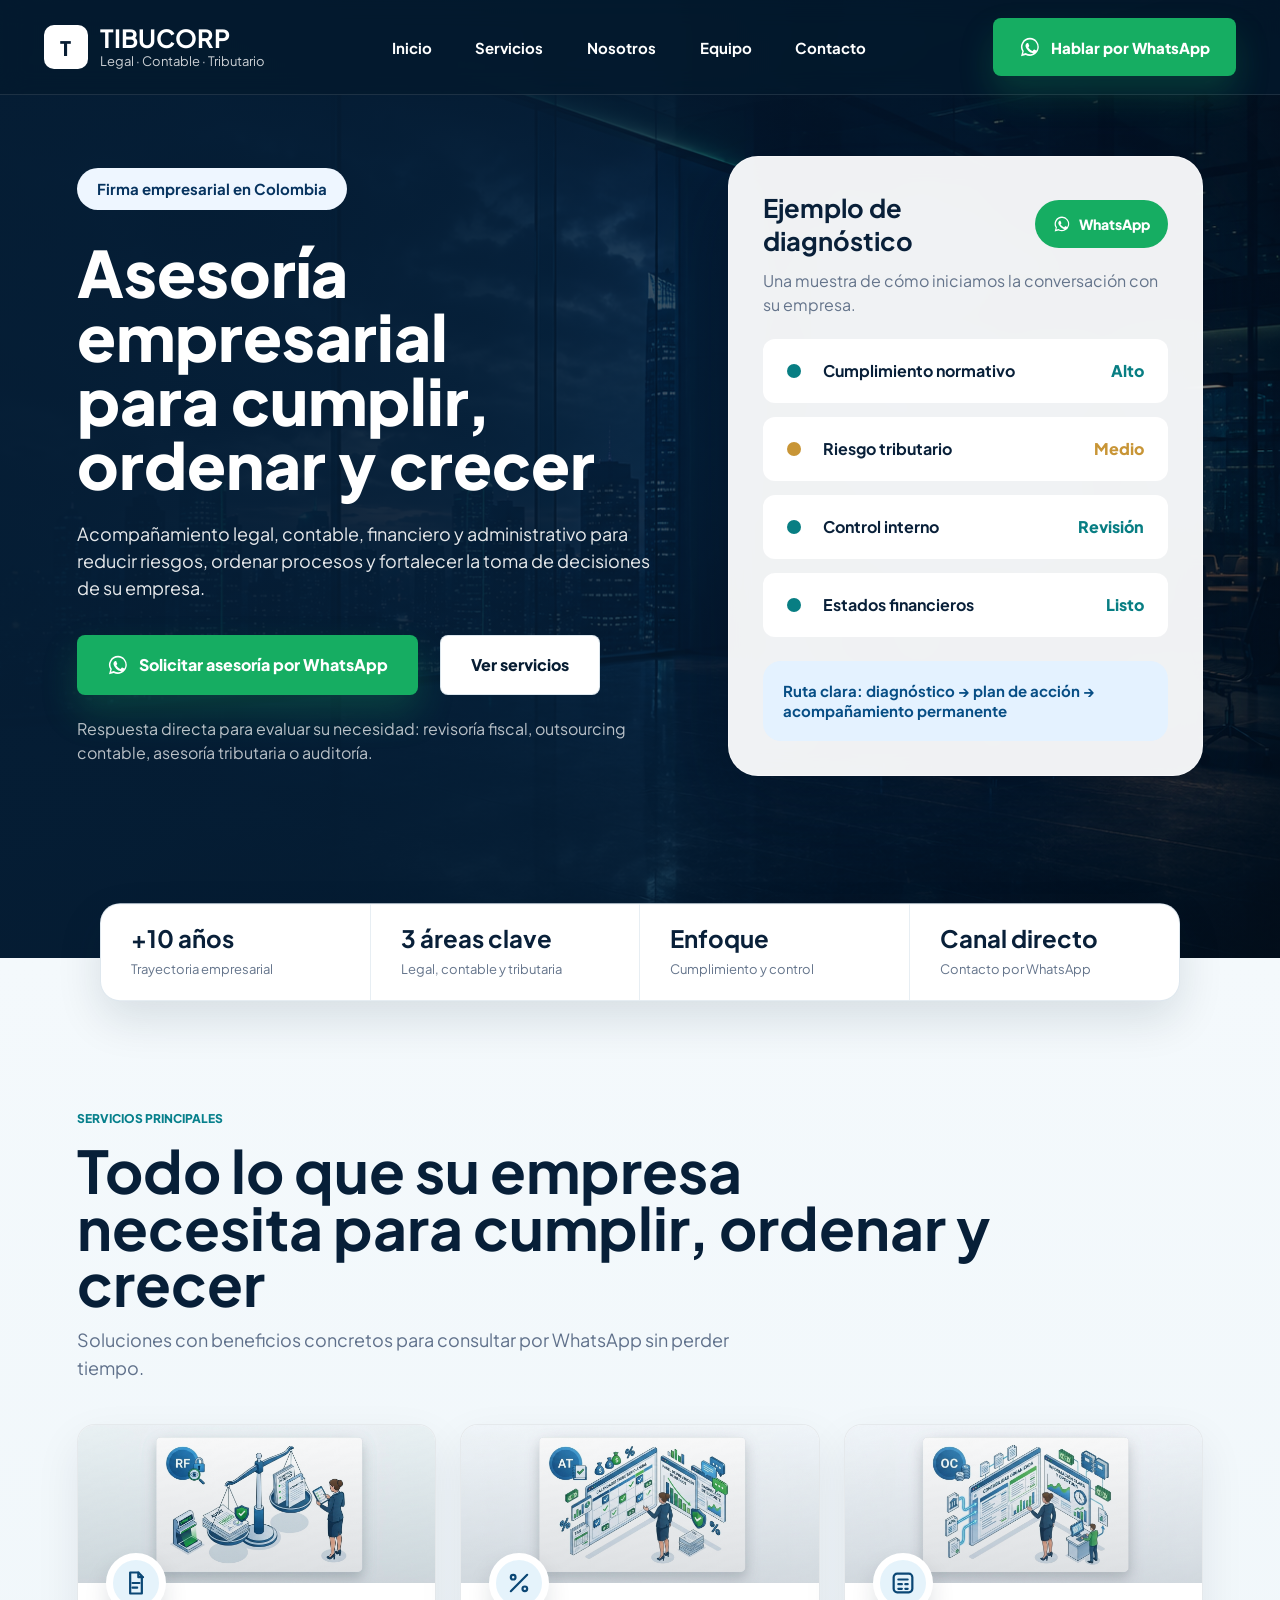
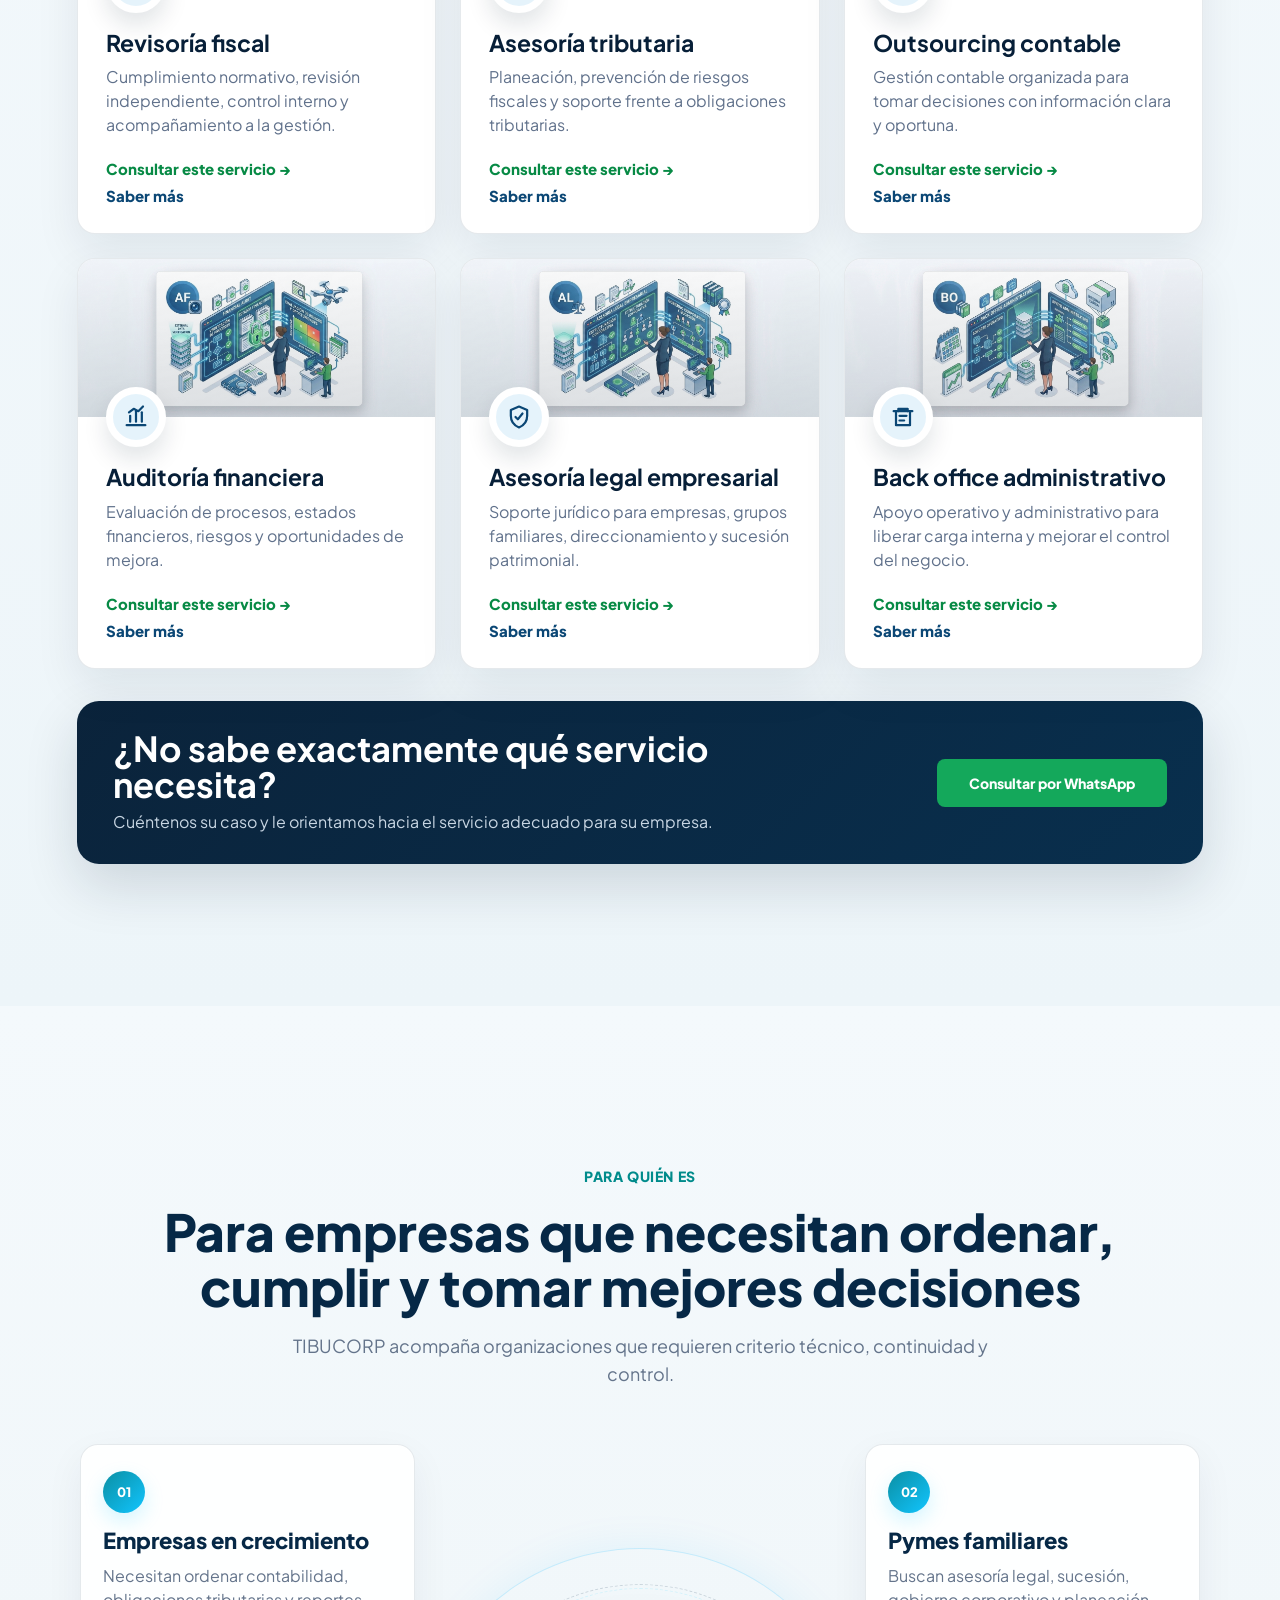
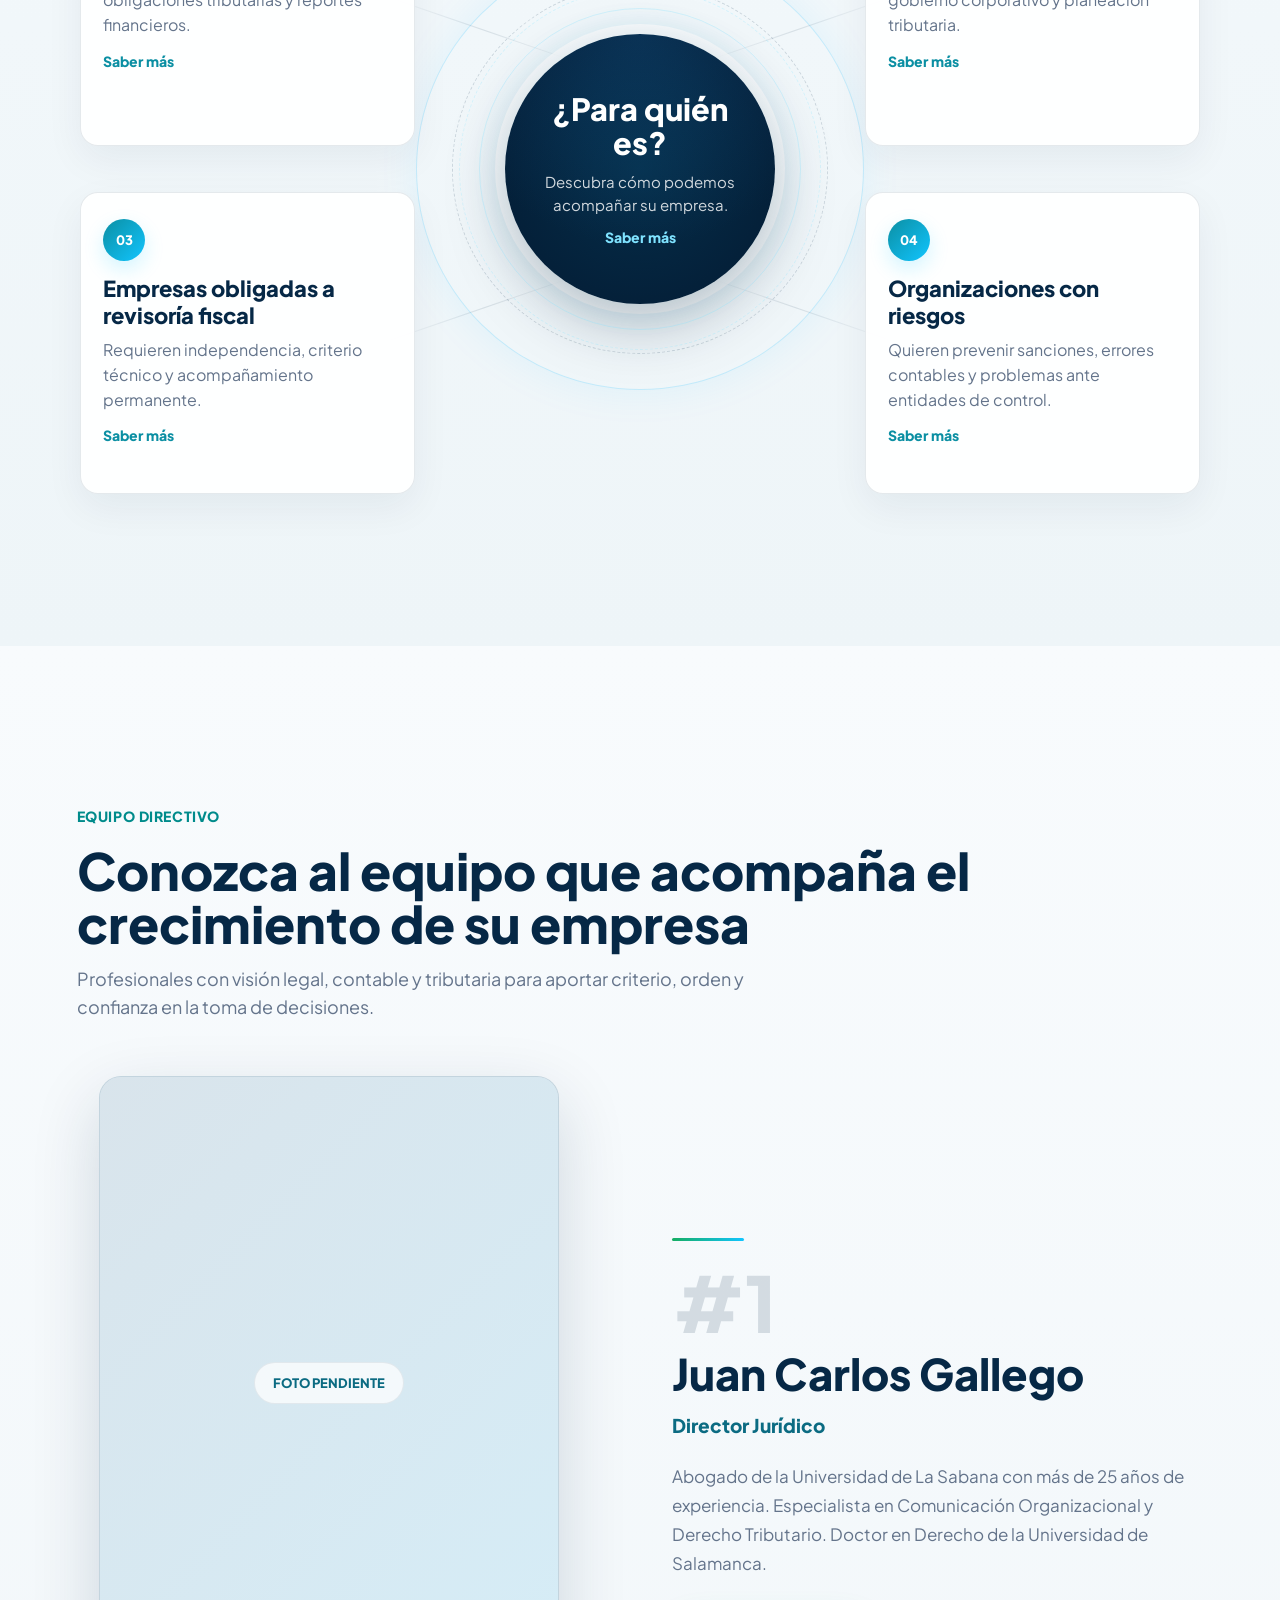
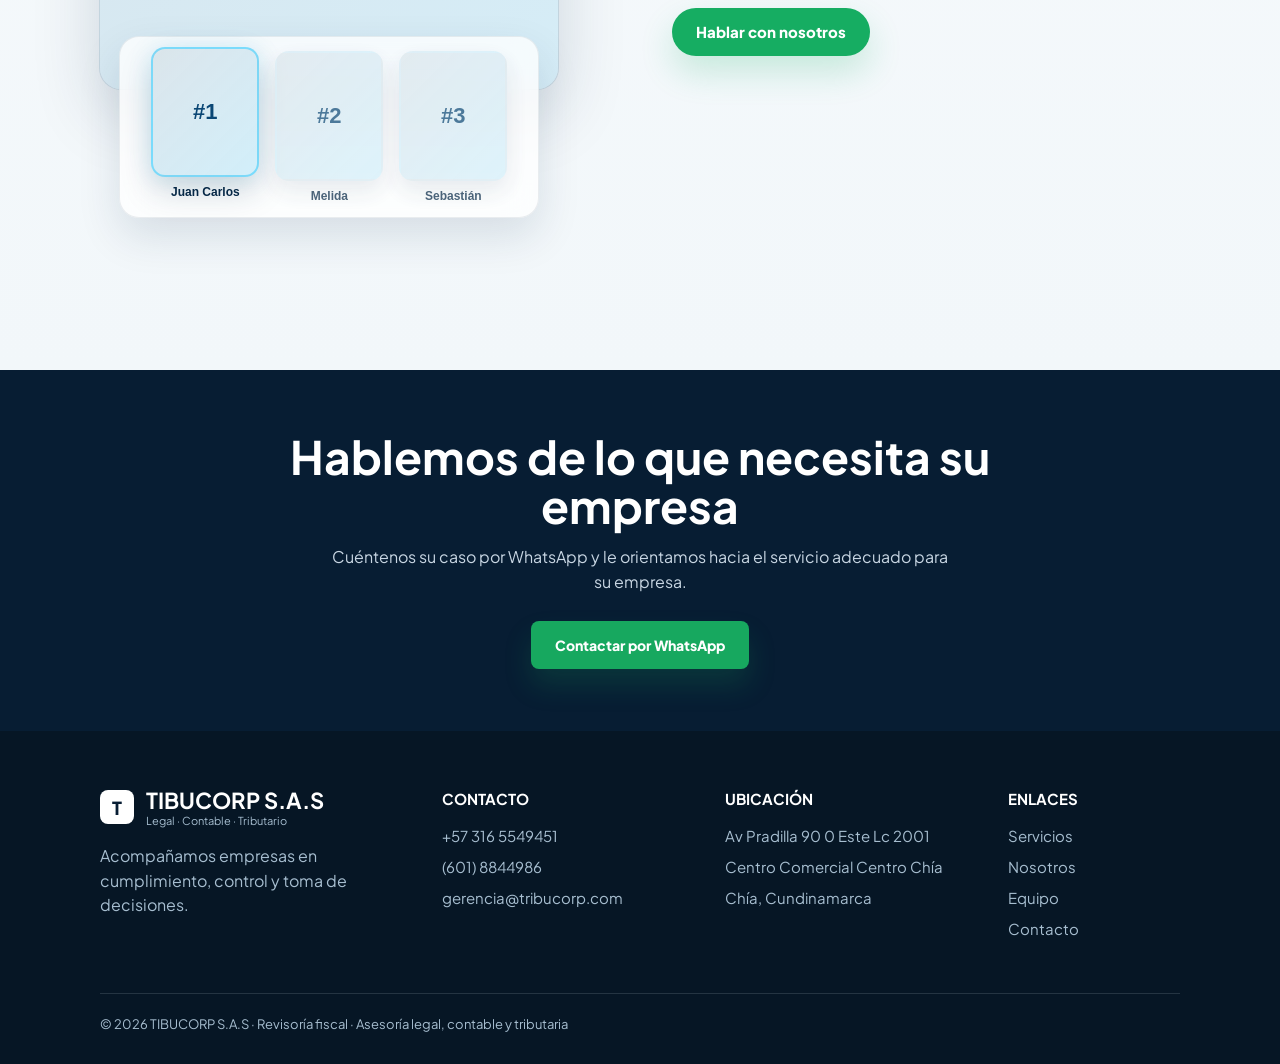
==== commit fd7c6389: "Redesign team section" ====
--- a/index.html
+++ b/index.html
@@ -316,39 +316,40 @@
       <div class="shell">
         <div class="section-heading">
           <span class="eyebrow">Equipo directivo</span>
-          <h2>La confianza empieza con las personas que acompañan su empresa</h2>
-          <p>Un equipo con experiencia legal, tributaria, contable y de auditoría para orientar decisiones empresariales.</p>
-        </div>
-
-        <div class="team-grid">
-          <article class="person-card">
-            <div class="photo-placeholder">
-              <span>Foto real</span>
-              <strong>Juan Carlos Gallego</strong>
-            </div>
-            <h3>Juan Carlos Gallego</h3>
-            <p class="role">Director Jurídico</p>
-            <p>Abogado de la Universidad de La Sabana con más de 25 años de experiencia. Especialista en Comunicación Organizacional y Derecho Tributario. Doctor en Derecho de la Universidad de Salamanca.</p>
-          </article>
-
-          <article class="person-card">
-            <div class="photo-placeholder">
-              <span>Foto real</span>
-              <strong>Melida Aguirre</strong>
-            </div>
-            <h3>Melida Aguirre</h3>
-            <p class="role">Abogada y Contadora Pública · Gerencia Tributaria</p>
-            <p>Más de 15 años de experiencia en asesoría tributaria y auditoría, con enfoque integral en riesgos financieros, operativos y fiscales.</p>
-          </article>
-
-          <article class="person-card">
-            <div class="photo-placeholder">
-              <span>Foto real</span>
-              <strong>Sebastián Ospina</strong>
-            </div>
-            <h3>Sebastián Ospina</h3>
-            <p class="role">Revisor Fiscal</p>
-            <p>Contador público con experiencia en auditoría, revisoría fiscal, control interno, consultoría tributaria y gerencia tributaria.</p>
+          <h2>Conozca al equipo que acompaña el crecimiento de su empresa</h2>
+          <p>Profesionales con visión legal, contable y tributaria para aportar criterio, orden y confianza en la toma de decisiones.</p>
+        </div>
+
+        <div class="team-showcase" data-team-showcase>
+          <div class="team-visual">
+            <figure class="team-main-photo" data-team-photo-label="Juan Carlos Gallego">
+              <div class="team-photo-placeholder" data-team-photo-placeholder>
+                <span>Foto pendiente</span>
+              </div>
+            </figure>
+
+            <div class="team-thumbs" aria-label="Seleccionar integrante del equipo">
+              <button class="team-thumb is-active" type="button" aria-pressed="true" data-team-thumb data-index="1" data-name="Juan Carlos Gallego" data-role="Director Jurídico" data-description="Abogado de la Universidad de La Sabana con más de 25 años de experiencia. Especialista en Comunicación Organizacional y Derecho Tributario. Doctor en Derecho de la Universidad de Salamanca.">
+                <span class="thumb-avatar">#1</span>
+                <span>Juan Carlos</span>
+              </button>
+              <button class="team-thumb" type="button" aria-pressed="false" data-team-thumb data-index="2" data-name="Melida Aguirre" data-role="Abogada y Contadora Pública · Gerencia Tributaria" data-description="Más de 15 años de experiencia en asesoría tributaria y auditoría, con enfoque integral en riesgos financieros, operativos y fiscales.">
+                <span class="thumb-avatar">#2</span>
+                <span>Melida</span>
+              </button>
+              <button class="team-thumb" type="button" aria-pressed="false" data-team-thumb data-index="3" data-name="Sebastián Ospina" data-role="Revisor Fiscal" data-description="Contador público con experiencia en auditoría, revisoría fiscal, control interno, consultoría tributaria y gerencia tributaria.">
+                <span class="thumb-avatar">#3</span>
+                <span>Sebastián</span>
+              </button>
+            </div>
+          </div>
+
+          <article class="team-profile">
+            <span class="team-count" data-team-count>#1</span>
+            <h3 data-team-name>Juan Carlos Gallego</h3>
+            <p class="team-role" data-team-role>Director Jurídico</p>
+            <p class="team-description" data-team-description>Abogado de la Universidad de La Sabana con más de 25 años de experiencia. Especialista en Comunicación Organizacional y Derecho Tributario. Doctor en Derecho de la Universidad de Salamanca.</p>
+            <a class="team-cta" href="https://wa.me/573165549451?text=Hola%20TIBUCORP%2C%20quiero%20hablar%20con%20el%20equipo." target="_blank" rel="noopener">Hablar con nosotros</a>
           </article>
         </div>
       </div>
--- a/styles.css
+++ b/styles.css
@@ -2395,3 +2395,379 @@
     transition: none;
   }
 }
+
+/* Team editorial redesign */
+.team {
+  overflow: hidden;
+  background: linear-gradient(180deg, #f8fbfd 0%, #f2f7fa 100%);
+}
+
+.team > .shell {
+  width: 100%;
+  max-width: 1440px;
+  padding: 100px 6%;
+}
+
+.team .section-heading {
+  max-width: 920px;
+  margin: 0;
+}
+
+.team .eyebrow {
+  color: #008b8b;
+  font-size: 14px;
+  font-weight: 800;
+  letter-spacing: 0.04em;
+  text-transform: uppercase;
+}
+
+.team .section-heading h2 {
+  max-width: 900px;
+  margin-top: 14px;
+  color: #062846;
+  font-size: clamp(36px, 4vw, 62px);
+  font-weight: 800;
+  line-height: 1.04;
+}
+
+.team .section-heading p {
+  max-width: 720px;
+  color: #64748b;
+  font-size: 18px;
+  line-height: 1.55;
+}
+
+.team-showcase {
+  display: grid;
+  align-items: center;
+  grid-template-columns: minmax(320px, 0.95fr) minmax(360px, 1fr);
+  gap: clamp(42px, 7vw, 92px);
+  margin-top: 56px;
+}
+
+.team-visual {
+  position: relative;
+  display: grid;
+  justify-items: center;
+}
+
+.team-visual::before {
+  position: absolute;
+  top: 48px;
+  right: 4%;
+  width: 210px;
+  height: 210px;
+  content: "";
+  background: radial-gradient(circle, rgba(17, 197, 255, 0.15), transparent 68%);
+  border-radius: 50%;
+  pointer-events: none;
+}
+
+.team-main-photo {
+  position: relative;
+  z-index: 1;
+  width: min(460px, 100%);
+  aspect-ratio: 3 / 4;
+  margin: 0;
+  overflow: hidden;
+  background: #d9e7ef;
+  border: 1px solid rgba(6, 40, 70, 0.1);
+  border-radius: 22px;
+  box-shadow: 0 24px 68px rgba(6, 40, 70, 0.16);
+}
+
+.team-photo-placeholder {
+  display: grid;
+  width: 100%;
+  height: 100%;
+  place-items: center;
+  background:
+    linear-gradient(135deg, rgba(6, 40, 70, 0.06), rgba(17, 197, 255, 0.08)),
+    #e6f0f6;
+  transition: opacity 220ms ease, transform 260ms ease;
+}
+
+.team-photo-placeholder span {
+  display: inline-flex;
+  min-height: 42px;
+  align-items: center;
+  justify-content: center;
+  padding: 0 18px;
+  color: #0b6b82;
+  background: rgba(255, 255, 255, 0.72);
+  border: 1px solid rgba(6, 40, 70, 0.08);
+  border-radius: 999px;
+  font-size: 13px;
+  font-weight: 900;
+  text-transform: uppercase;
+}
+
+.team-showcase.is-switching .team-photo-placeholder,
+.team-showcase.is-switching .team-profile {
+  opacity: 0;
+  transform: translateY(8px);
+}
+
+.team-thumbs {
+  position: relative;
+  z-index: 2;
+  display: flex;
+  justify-content: center;
+  gap: 16px;
+  width: min(420px, 92%);
+  margin-top: -54px;
+  padding: 14px;
+  background: rgba(255, 255, 255, 0.76);
+  border: 1px solid rgba(6, 40, 70, 0.08);
+  border-radius: 20px;
+  box-shadow: 0 18px 44px rgba(6, 40, 70, 0.12);
+  backdrop-filter: blur(14px);
+}
+
+.team-thumb {
+  display: grid;
+  gap: 8px;
+  width: 108px;
+  padding: 0;
+  color: #062846;
+  text-align: center;
+  cursor: pointer;
+  background: transparent;
+  border: 0;
+  opacity: 0.72;
+  transition: opacity 180ms ease, transform 180ms ease;
+}
+
+.thumb-avatar {
+  display: grid;
+  width: 108px;
+  height: 130px;
+  place-items: center;
+  color: #0b4775;
+  background:
+    linear-gradient(135deg, rgba(6, 40, 70, 0.08), rgba(17, 197, 255, 0.12)),
+    #edf5f9;
+  border: 2px solid transparent;
+  border-radius: 14px;
+  box-shadow: 0 10px 24px rgba(6, 40, 70, 0.12);
+  font-size: 22px;
+  font-weight: 900;
+  transition: border-color 180ms ease, box-shadow 180ms ease;
+}
+
+.team-thumb > span:not(.thumb-avatar) {
+  overflow: hidden;
+  font-size: 12px;
+  font-weight: 800;
+  text-overflow: ellipsis;
+  white-space: nowrap;
+}
+
+.team-thumb:hover,
+.team-thumb.is-active {
+  opacity: 1;
+  transform: translateY(-4px);
+}
+
+.team-thumb:hover .thumb-avatar,
+.team-thumb.is-active .thumb-avatar {
+  border-color: rgba(17, 197, 255, 0.46);
+  box-shadow: 0 14px 32px rgba(6, 40, 70, 0.18), 0 0 24px rgba(17, 197, 255, 0.12);
+}
+
+.team-thumb:focus-visible {
+  outline: 3px solid rgba(17, 197, 255, 0.45);
+  outline-offset: 4px;
+  border-radius: 16px;
+}
+
+.team-profile {
+  position: relative;
+  max-width: 620px;
+  padding: 14px 0;
+  transition: opacity 220ms ease, transform 260ms ease;
+}
+
+.team-profile::before {
+  display: block;
+  width: 72px;
+  height: 3px;
+  margin-bottom: 30px;
+  content: "";
+  background: linear-gradient(90deg, #16ad62, #11c5ff);
+  border-radius: 999px;
+}
+
+.team-count {
+  display: block;
+  margin-bottom: 18px;
+  color: rgba(6, 40, 70, 0.14);
+  font-size: clamp(54px, 6vw, 92px);
+  font-weight: 900;
+  line-height: 0.8;
+}
+
+.team-profile h3 {
+  margin: 0;
+  color: #062846;
+  font-size: clamp(34px, 3.4vw, 56px);
+  font-weight: 800;
+  line-height: 1.05;
+}
+
+.team-role {
+  margin: 16px 0 0;
+  color: #0b6b82;
+  font-size: 19px;
+  font-weight: 800;
+  line-height: 1.35;
+}
+
+.team-description {
+  max-width: 560px;
+  margin: 24px 0 0;
+  color: #64748b;
+  font-size: 17px;
+  line-height: 1.7;
+}
+
+.team-cta {
+  display: inline-flex;
+  min-height: 48px;
+  align-items: center;
+  justify-content: center;
+  margin-top: 30px;
+  padding: 0 24px;
+  color: #ffffff;
+  background: #16ad62;
+  border-radius: 999px;
+  box-shadow: 0 16px 34px rgba(22, 173, 98, 0.2);
+  font-size: 15px;
+  font-weight: 900;
+  text-decoration: none;
+  transition: background 180ms ease, transform 180ms ease, box-shadow 180ms ease;
+}
+
+.team-cta:hover {
+  background: #119653;
+  box-shadow: 0 20px 42px rgba(22, 173, 98, 0.28);
+  transform: translateY(-2px);
+}
+
+@media (max-width: 1100px) {
+  .team > .shell {
+    padding: 80px 5%;
+  }
+
+  .team-showcase {
+    grid-template-columns: 1fr;
+    gap: 34px;
+  }
+
+  .team .section-heading {
+    max-width: 840px;
+  }
+
+  .team-profile {
+    max-width: 760px;
+    justify-self: center;
+    text-align: center;
+  }
+
+  .team-profile::before {
+    margin-right: auto;
+    margin-left: auto;
+  }
+
+  .team-description {
+    margin-right: auto;
+    margin-left: auto;
+  }
+}
+
+@media (max-width: 767px) {
+  .team > .shell {
+    padding: 70px 20px;
+  }
+
+  .team .section-heading {
+    text-align: left;
+  }
+
+  .team .section-heading h2 {
+    font-size: clamp(32px, 10vw, 44px);
+  }
+
+  .team .section-heading p {
+    font-size: 16px;
+  }
+
+  .team-showcase {
+    gap: 28px;
+    margin-top: 34px;
+  }
+
+  .team-main-photo {
+    width: 100%;
+    max-width: 420px;
+    border-radius: 18px;
+  }
+
+  .team-thumbs {
+    justify-content: flex-start;
+    width: 100%;
+    margin-top: 16px;
+    overflow-x: auto;
+    padding: 10px 2px 14px;
+    background: transparent;
+    border: 0;
+    border-radius: 0;
+    box-shadow: none;
+    backdrop-filter: none;
+  }
+
+  .team-thumb,
+  .thumb-avatar {
+    width: 92px;
+  }
+
+  .thumb-avatar {
+    height: 112px;
+  }
+
+  .team-profile {
+    justify-self: stretch;
+    text-align: left;
+  }
+
+  .team-profile::before {
+    margin-right: 0;
+    margin-left: 0;
+  }
+
+  .team-count {
+    font-size: 56px;
+  }
+
+  .team-role {
+    font-size: 17px;
+  }
+
+  .team-description {
+    font-size: 16px;
+  }
+
+  .team-cta {
+    width: 100%;
+  }
+}
+
+@media (prefers-reduced-motion: reduce) {
+  .team-photo-placeholder,
+  .team-profile,
+  .team-thumb,
+  .thumb-avatar,
+  .team-cta {
+    transition: none;
+  }
+}
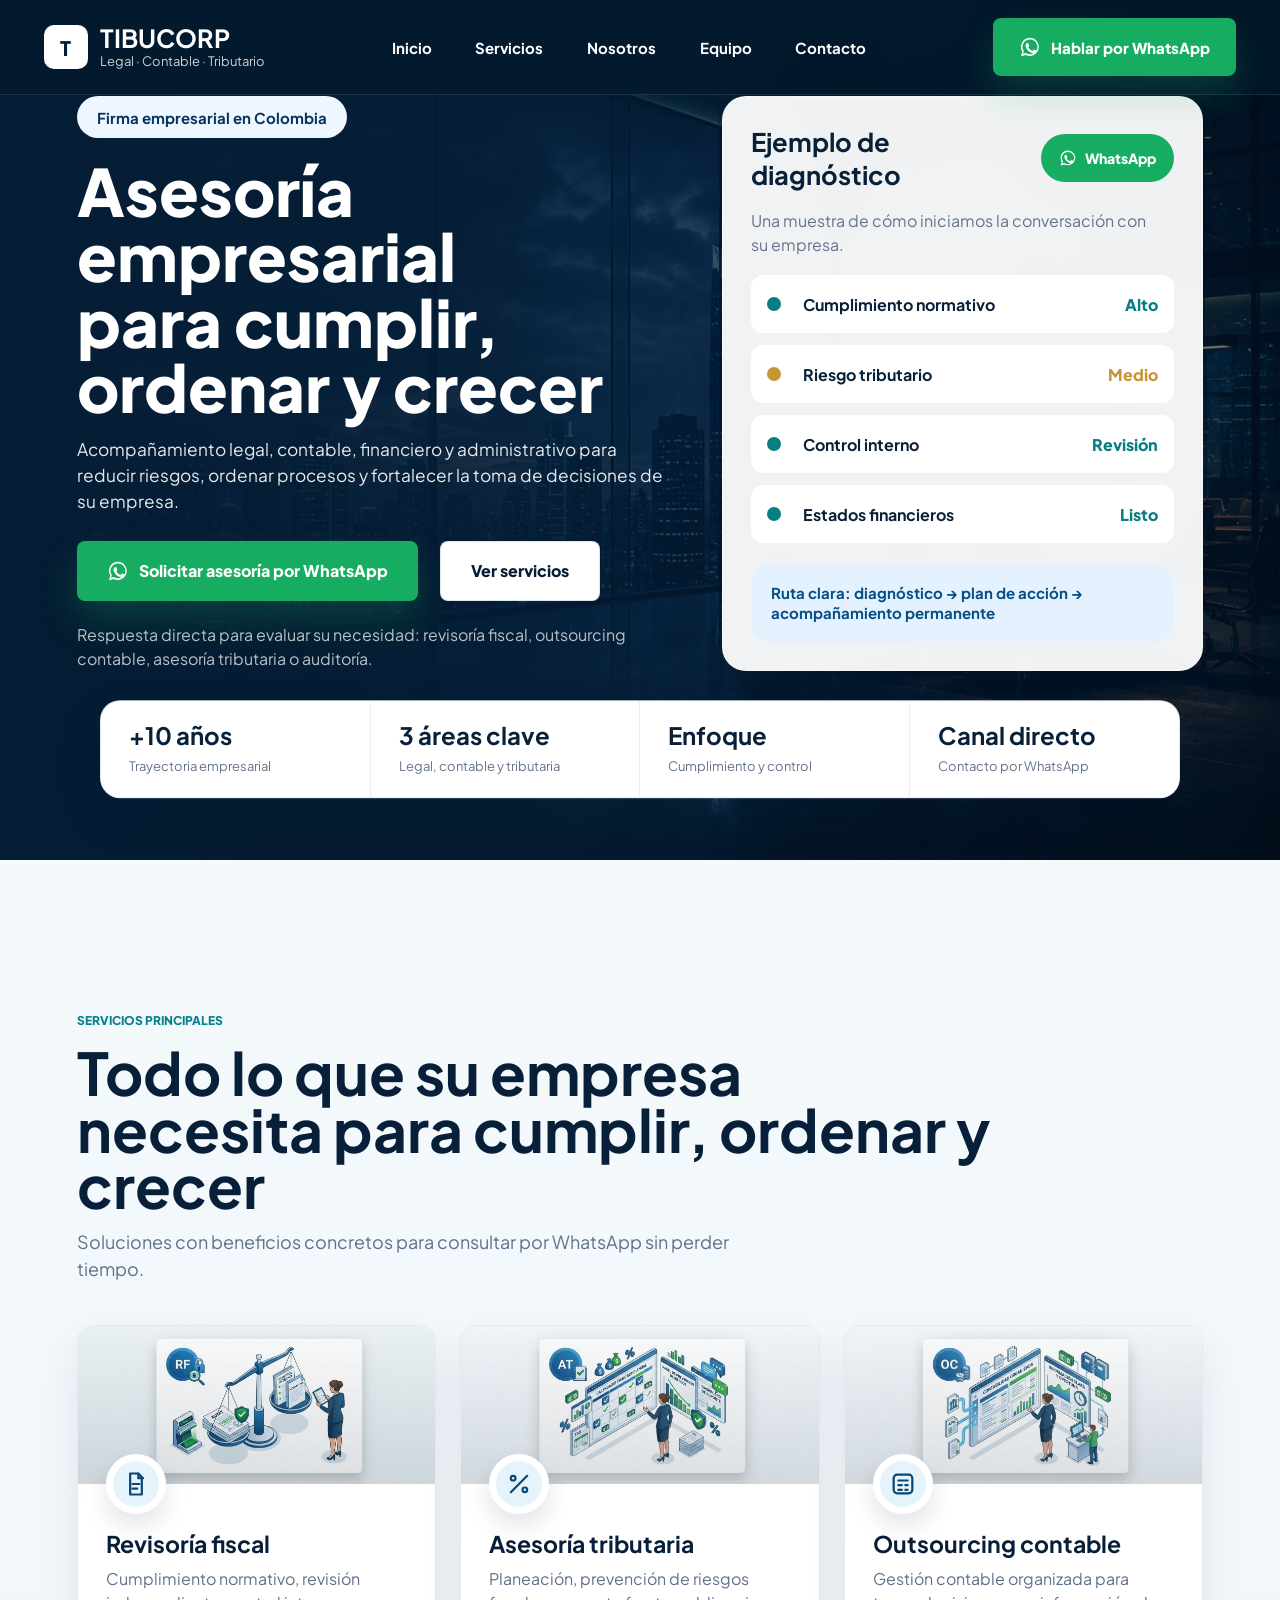
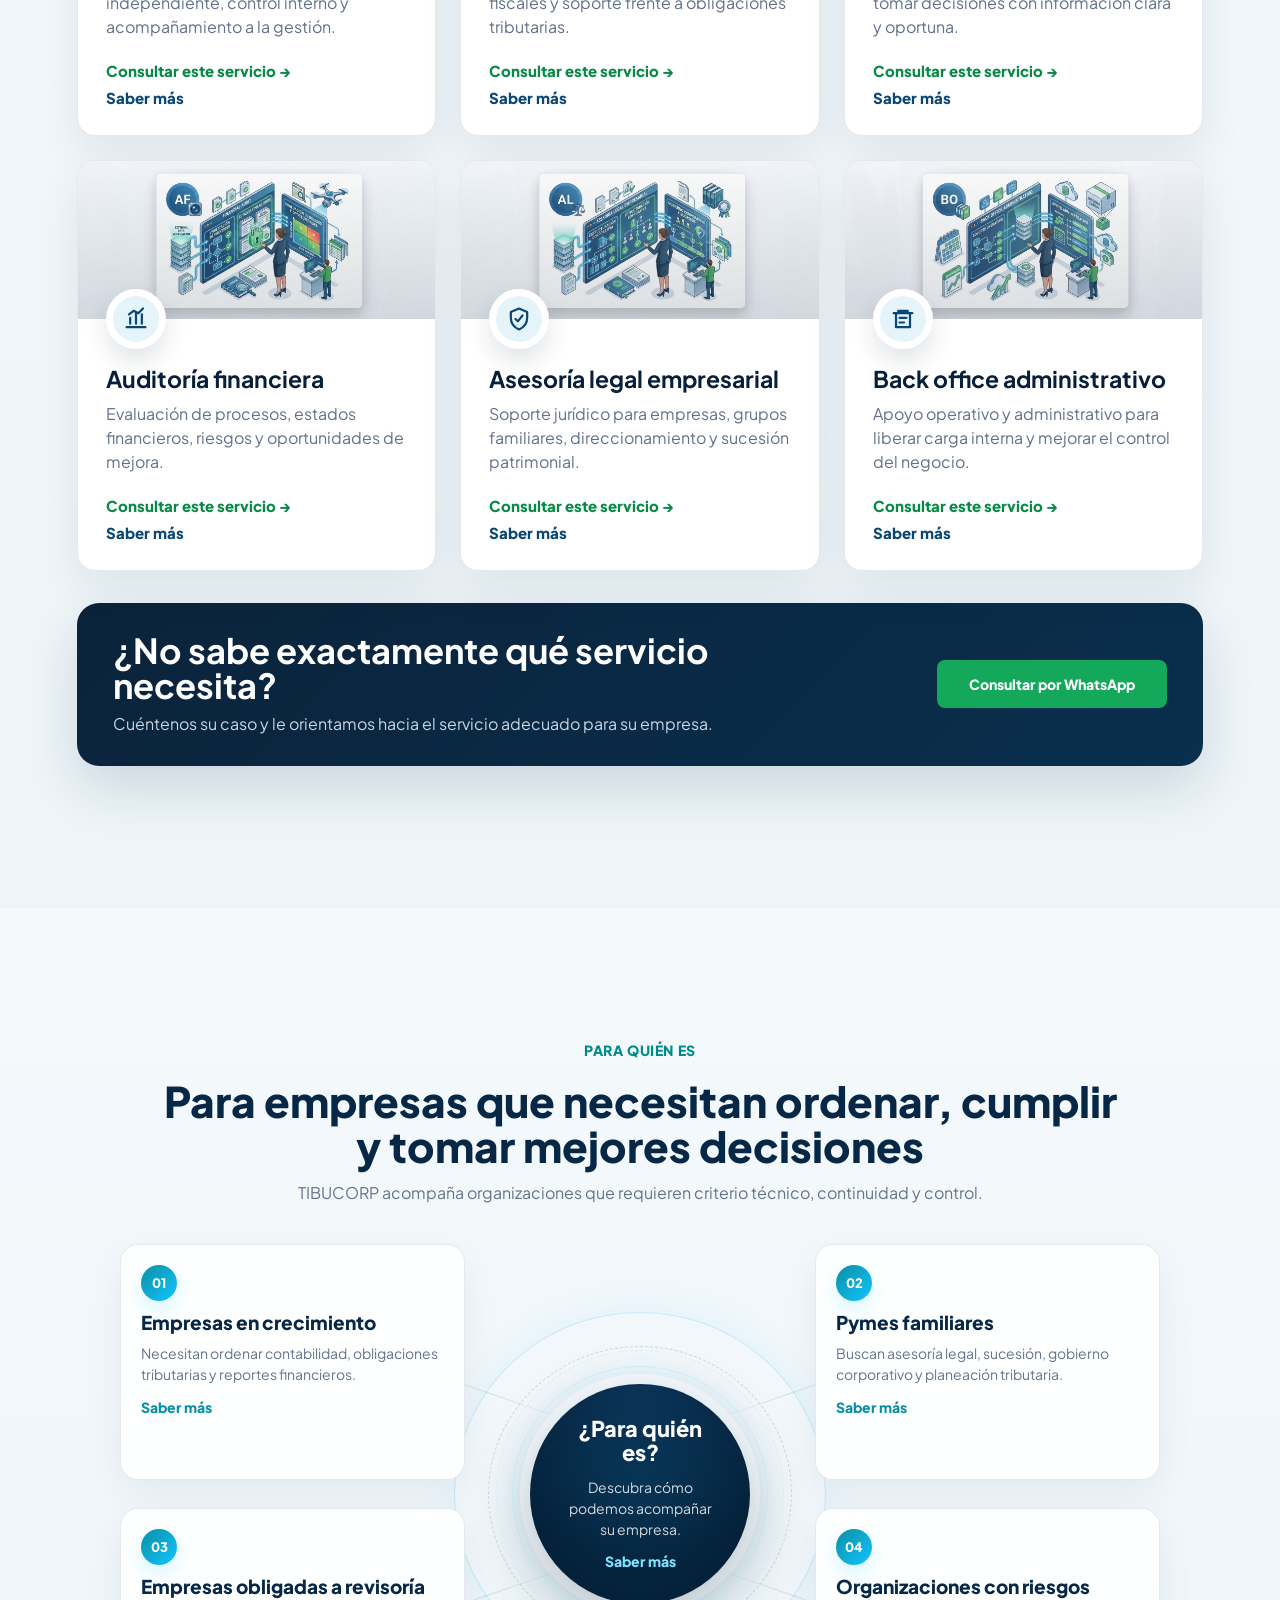
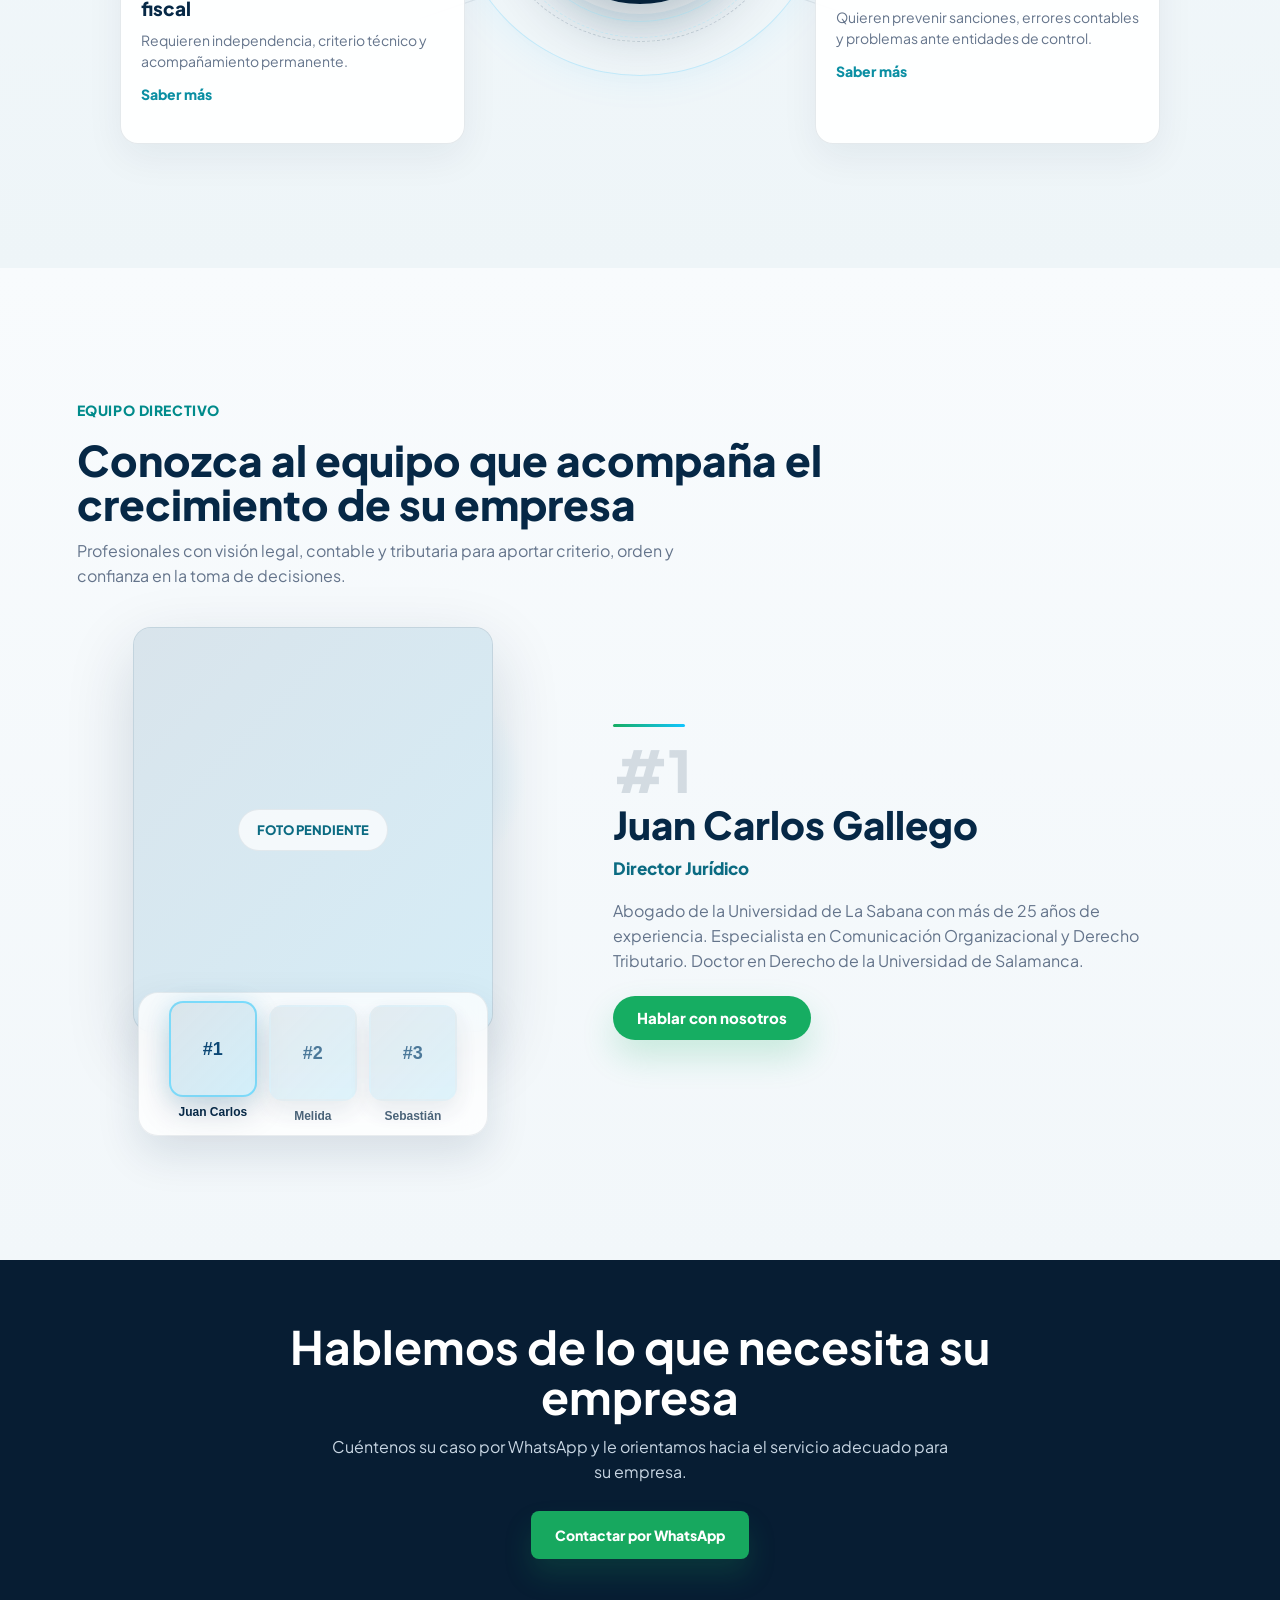
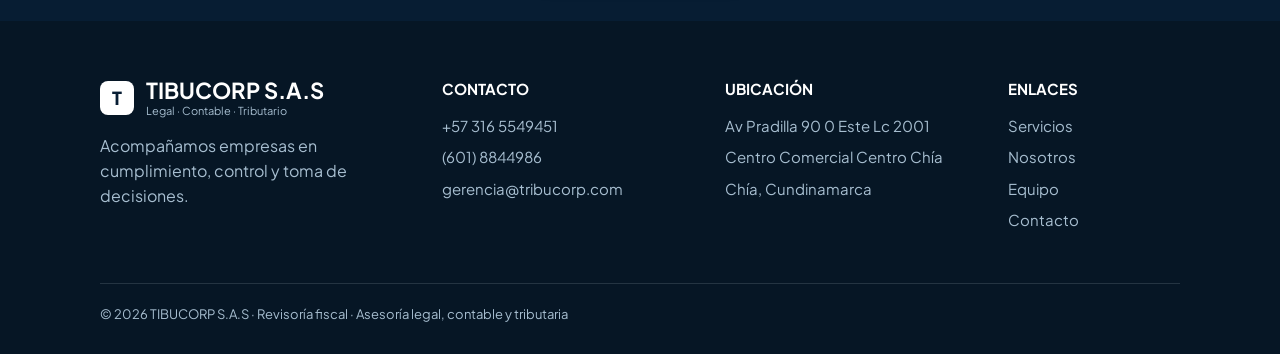
==== commit a5d9b883: "Shorten audience center copy" ====
--- a/index.html
+++ b/index.html
@@ -284,25 +284,25 @@
             </div>
           </div>
 
-          <article class="audience-item item-growth" role="button" tabindex="0" aria-expanded="false" data-audience-card data-audience-key="growth" data-title="Empresas en crecimiento" data-description="Necesitan ordenar contabilidad, obligaciones tributarias y reportes financieros.">
+          <article class="audience-item item-growth" role="button" tabindex="0" aria-expanded="false" data-audience-card data-audience-key="growth" data-title="Empresas en crecimiento" data-description="Necesitan ordenar contabilidad, obligaciones tributarias y reportes financieros." data-center-title="En crecimiento" data-center-description="Orden contable y reportes claros.">
             <span>01</span>
             <h3>Empresas en crecimiento</h3>
             <p>Necesitan ordenar contabilidad, obligaciones tributarias y reportes financieros.</p>
             <a href="services/">Saber más</a>
           </article>
-          <article class="audience-item item-family" role="button" tabindex="0" aria-expanded="false" data-audience-card data-audience-key="family" data-title="Pymes familiares" data-description="Buscan asesoría legal, sucesión, gobierno corporativo y planeación tributaria.">
+          <article class="audience-item item-family" role="button" tabindex="0" aria-expanded="false" data-audience-card data-audience-key="family" data-title="Pymes familiares" data-description="Buscan asesoría legal, sucesión, gobierno corporativo y planeación tributaria." data-center-title="Pymes familiares" data-center-description="Sucesión, gobierno y planeación.">
             <span>02</span>
             <h3>Pymes familiares</h3>
             <p>Buscan asesoría legal, sucesión, gobierno corporativo y planeación tributaria.</p>
             <a href="services/">Saber más</a>
           </article>
-          <article class="audience-item item-review" role="button" tabindex="0" aria-expanded="false" data-audience-card data-audience-key="review" data-title="Empresas obligadas a revisoría fiscal" data-description="Requieren independencia, criterio técnico y acompañamiento permanente.">
+          <article class="audience-item item-review" role="button" tabindex="0" aria-expanded="false" data-audience-card data-audience-key="review" data-title="Empresas obligadas a revisoría fiscal" data-description="Requieren independencia, criterio técnico y acompañamiento permanente." data-center-title="Revisoría fiscal" data-center-description="Control independiente y criterio técnico.">
             <span>03</span>
             <h3>Empresas obligadas a revisoría fiscal</h3>
             <p>Requieren independencia, criterio técnico y acompañamiento permanente.</p>
             <a href="services/">Saber más</a>
           </article>
-          <article class="audience-item item-risk" role="button" tabindex="0" aria-expanded="false" data-audience-card data-audience-key="risk" data-title="Organizaciones con riesgos" data-description="Quieren prevenir sanciones, errores contables y problemas ante entidades de control.">
+          <article class="audience-item item-risk" role="button" tabindex="0" aria-expanded="false" data-audience-card data-audience-key="risk" data-title="Organizaciones con riesgos" data-description="Quieren prevenir sanciones, errores contables y problemas ante entidades de control." data-center-title="Riesgos" data-center-description="Prevención ante sanciones y errores.">
             <span>04</span>
             <h3>Organizaciones con riesgos</h3>
             <p>Quieren prevenir sanciones, errores contables y problemas ante entidades de control.</p>
--- a/styles.css
+++ b/styles.css
@@ -2771,3 +2771,454 @@
     transition: none;
   }
 }
+
+/* Compact viewport pass */
+.hero-grid.shell {
+  min-height: clamp(600px, calc(100svh - 116px), 700px);
+  gap: clamp(34px, 4vw, 58px);
+  padding-top: clamp(96px, 10svh, 128px);
+  padding-bottom: 34px;
+}
+
+.hero h1 {
+  max-width: 680px;
+  margin: 20px 0 18px;
+  font-size: clamp(48px, 5.1vw, 78px);
+}
+
+.hero-copy > p {
+  max-width: 650px;
+  font-size: clamp(17px, 1.35vw, 22px);
+}
+
+.hero-actions {
+  margin-top: 26px;
+}
+
+.microcopy {
+  margin-top: 18px;
+  font-size: 15px;
+}
+
+.diagnostic-card {
+  max-width: 500px;
+  padding: 28px;
+  border-radius: 24px;
+}
+
+.card-topline,
+.card-caption {
+  margin-bottom: 18px;
+}
+
+.diagnostic-list {
+  gap: 12px;
+}
+
+.diagnostic-list li {
+  min-height: 58px;
+  padding: 14px 16px;
+}
+
+.route-note {
+  margin-top: 22px;
+  padding: 18px 20px;
+}
+
+.metrics-wrap {
+  margin-top: -48px;
+}
+
+.metrics-card {
+  min-height: 96px;
+}
+
+.metrics-card div {
+  padding: 22px 28px;
+}
+
+.audience > .shell,
+.team > .shell {
+  padding: 72px 6%;
+}
+
+.audience .section-heading h2,
+.team .section-heading h2 {
+  font-size: clamp(34px, 3.3vw, 50px);
+}
+
+.audience .section-heading p,
+.team .section-heading p {
+  margin-top: 12px;
+  font-size: 16px;
+}
+
+.audience-map {
+  width: min(1040px, 100%);
+  min-height: 500px;
+  grid-template-columns: minmax(0, 1fr) 250px minmax(0, 1fr);
+  gap: 28px 50px;
+  margin-top: 38px;
+}
+
+.audience-map::before {
+  inset: 68px calc(50% - 186px);
+}
+
+.audience-map::after {
+  inset: 102px calc(50% - 152px);
+}
+
+.audience-center {
+  width: 220px;
+  height: 220px;
+  padding: 28px;
+}
+
+.audience-ring {
+  inset: -18px;
+}
+
+.audience-ring-dashed {
+  inset: -34px;
+}
+
+.audience-center strong {
+  font-size: clamp(20px, 1.7vw, 25px);
+}
+
+.audience-center p {
+  font-size: 14px;
+  max-width: 150px;
+}
+
+.audience-item {
+  min-height: 154px;
+  padding: 20px;
+}
+
+.audience-item span {
+  width: 36px;
+  height: 36px;
+  margin-bottom: 10px;
+}
+
+.audience-item h3 {
+  font-size: 19px;
+}
+
+.audience-item p {
+  font-size: 14px;
+  line-height: 1.45;
+}
+
+.line-growth,
+.line-review {
+  left: 284px;
+  width: 178px;
+}
+
+.line-family,
+.line-risk {
+  right: 284px;
+  width: 178px;
+}
+
+.line-growth,
+.line-family {
+  top: 150px;
+}
+
+.line-review,
+.line-risk {
+  bottom: 150px;
+}
+
+.team .section-heading h2 {
+  max-width: 780px;
+}
+
+.team .section-heading p {
+  max-width: 660px;
+}
+
+.team-showcase {
+  gap: clamp(34px, 5vw, 66px);
+  margin-top: 38px;
+  grid-template-columns: minmax(300px, 0.8fr) minmax(360px, 1fr);
+}
+
+.team-main-photo {
+  width: min(360px, 100%);
+  aspect-ratio: 4 / 4.5;
+  border-radius: 18px;
+}
+
+.team-thumbs {
+  width: min(350px, 94%);
+  gap: 12px;
+  margin-top: -40px;
+  padding: 12px;
+}
+
+.team-thumb,
+.thumb-avatar {
+  width: 88px;
+}
+
+.thumb-avatar {
+  height: 96px;
+  font-size: 18px;
+}
+
+.team-profile::before {
+  margin-bottom: 20px;
+}
+
+.team-count {
+  margin-bottom: 12px;
+  font-size: clamp(44px, 4.5vw, 70px);
+}
+
+.team-profile h3 {
+  font-size: clamp(32px, 3vw, 48px);
+}
+
+.team-role {
+  margin-top: 12px;
+  font-size: 17px;
+}
+
+.team-description {
+  margin-top: 18px;
+  font-size: 16px;
+  line-height: 1.58;
+}
+
+.team-cta {
+  min-height: 44px;
+  margin-top: 22px;
+}
+
+@media (max-width: 1100px) {
+  .hero-grid.shell {
+    padding-top: 104px;
+  }
+
+  .audience > .shell,
+  .team > .shell {
+    padding: 64px 5%;
+  }
+
+  .audience-map {
+    width: min(780px, 100%);
+    gap: 18px;
+    margin-top: 30px;
+  }
+
+  .audience-center {
+    width: 190px;
+    height: 190px;
+    margin: 2px auto 10px;
+  }
+
+  .audience-item {
+    padding: 18px;
+  }
+
+  .team-showcase {
+    gap: 24px;
+    margin-top: 30px;
+  }
+
+  .team-main-photo {
+    width: min(320px, 100%);
+  }
+}
+
+@media (max-width: 767px) {
+  .hero-grid.shell {
+    width: min(100% - 32px, 1480px);
+    gap: 22px;
+    padding-top: 96px;
+    padding-bottom: 34px;
+  }
+
+  .hero h1 {
+    margin-top: 16px;
+    font-size: clamp(36px, 10.5vw, 48px);
+  }
+
+  .hero-copy > p {
+    font-size: 16px;
+  }
+
+  .hero-actions {
+    margin-top: 20px;
+  }
+
+  .microcopy {
+    display: none;
+  }
+
+  .diagnostic-card {
+    padding: 18px;
+    border-radius: 18px;
+  }
+
+  .card-topline h2 {
+    font-size: 21px;
+  }
+
+  .card-caption,
+  .diagnostic-list li:nth-child(n + 3),
+  .route-note {
+    display: none;
+  }
+
+  .diagnostic-list li {
+    min-height: 52px;
+    padding: 12px 14px;
+  }
+
+  .metrics-wrap {
+    display: none;
+  }
+
+  .audience > .shell,
+  .team > .shell {
+    padding: 52px 20px;
+  }
+
+  .audience .section-heading h2,
+  .team .section-heading h2 {
+    font-size: clamp(29px, 8.4vw, 38px);
+  }
+
+  .audience .section-heading p,
+  .team .section-heading p {
+    font-size: 15px;
+  }
+
+  .audience-map {
+    gap: 10px;
+    margin-top: 24px;
+  }
+
+  .audience-center {
+    width: 126px;
+    height: 126px;
+    margin-bottom: 8px;
+    padding: 16px;
+  }
+
+  .audience-center strong {
+    font-size: 16px;
+  }
+
+  .audience-center a {
+    font-size: 12px;
+  }
+
+  .audience-item,
+  .item-growth,
+  .item-family,
+  .item-review,
+  .item-risk {
+    grid-template-columns: 34px minmax(0, 1fr) 20px;
+    gap: 10px;
+    padding: 14px;
+  }
+
+  .audience-item span {
+    width: 34px;
+    height: 34px;
+  }
+
+  .audience-item h3 {
+    font-size: 16px;
+  }
+
+  .audience-item.is-active p {
+    max-height: 120px;
+    margin-top: 10px;
+  }
+
+  .team-showcase {
+    gap: 22px;
+    margin-top: 24px;
+  }
+
+  .team-main-photo {
+    max-width: 280px;
+    aspect-ratio: 4 / 3.6;
+  }
+
+  .team-thumbs {
+    justify-content: center;
+    margin-top: 10px;
+    padding-bottom: 4px;
+  }
+
+  .team-thumb,
+  .thumb-avatar {
+    width: 74px;
+  }
+
+  .thumb-avatar {
+    height: 78px;
+    font-size: 16px;
+  }
+
+  .team-profile::before {
+    margin-bottom: 14px;
+  }
+
+  .team-count {
+    display: none;
+  }
+
+  .team-profile h3 {
+    font-size: clamp(28px, 8vw, 36px);
+  }
+
+  .team-role {
+    font-size: 16px;
+  }
+
+  .team-description {
+    margin-top: 12px;
+    font-size: 15px;
+    line-height: 1.5;
+  }
+}
+
+@media (max-height: 760px) and (min-width: 900px) {
+  .hero-grid.shell {
+    min-height: 560px;
+    padding-top: 88px;
+  }
+
+  .hero h1 {
+    font-size: clamp(42px, 4.6vw, 66px);
+  }
+
+  .diagnostic-card {
+    padding: 22px;
+  }
+
+  .audience > .shell,
+  .team > .shell {
+    padding-top: 56px;
+    padding-bottom: 56px;
+  }
+
+  .audience-map {
+    min-height: 450px;
+    margin-top: 26px;
+  }
+
+  .team-showcase {
+    margin-top: 28px;
+  }
+}
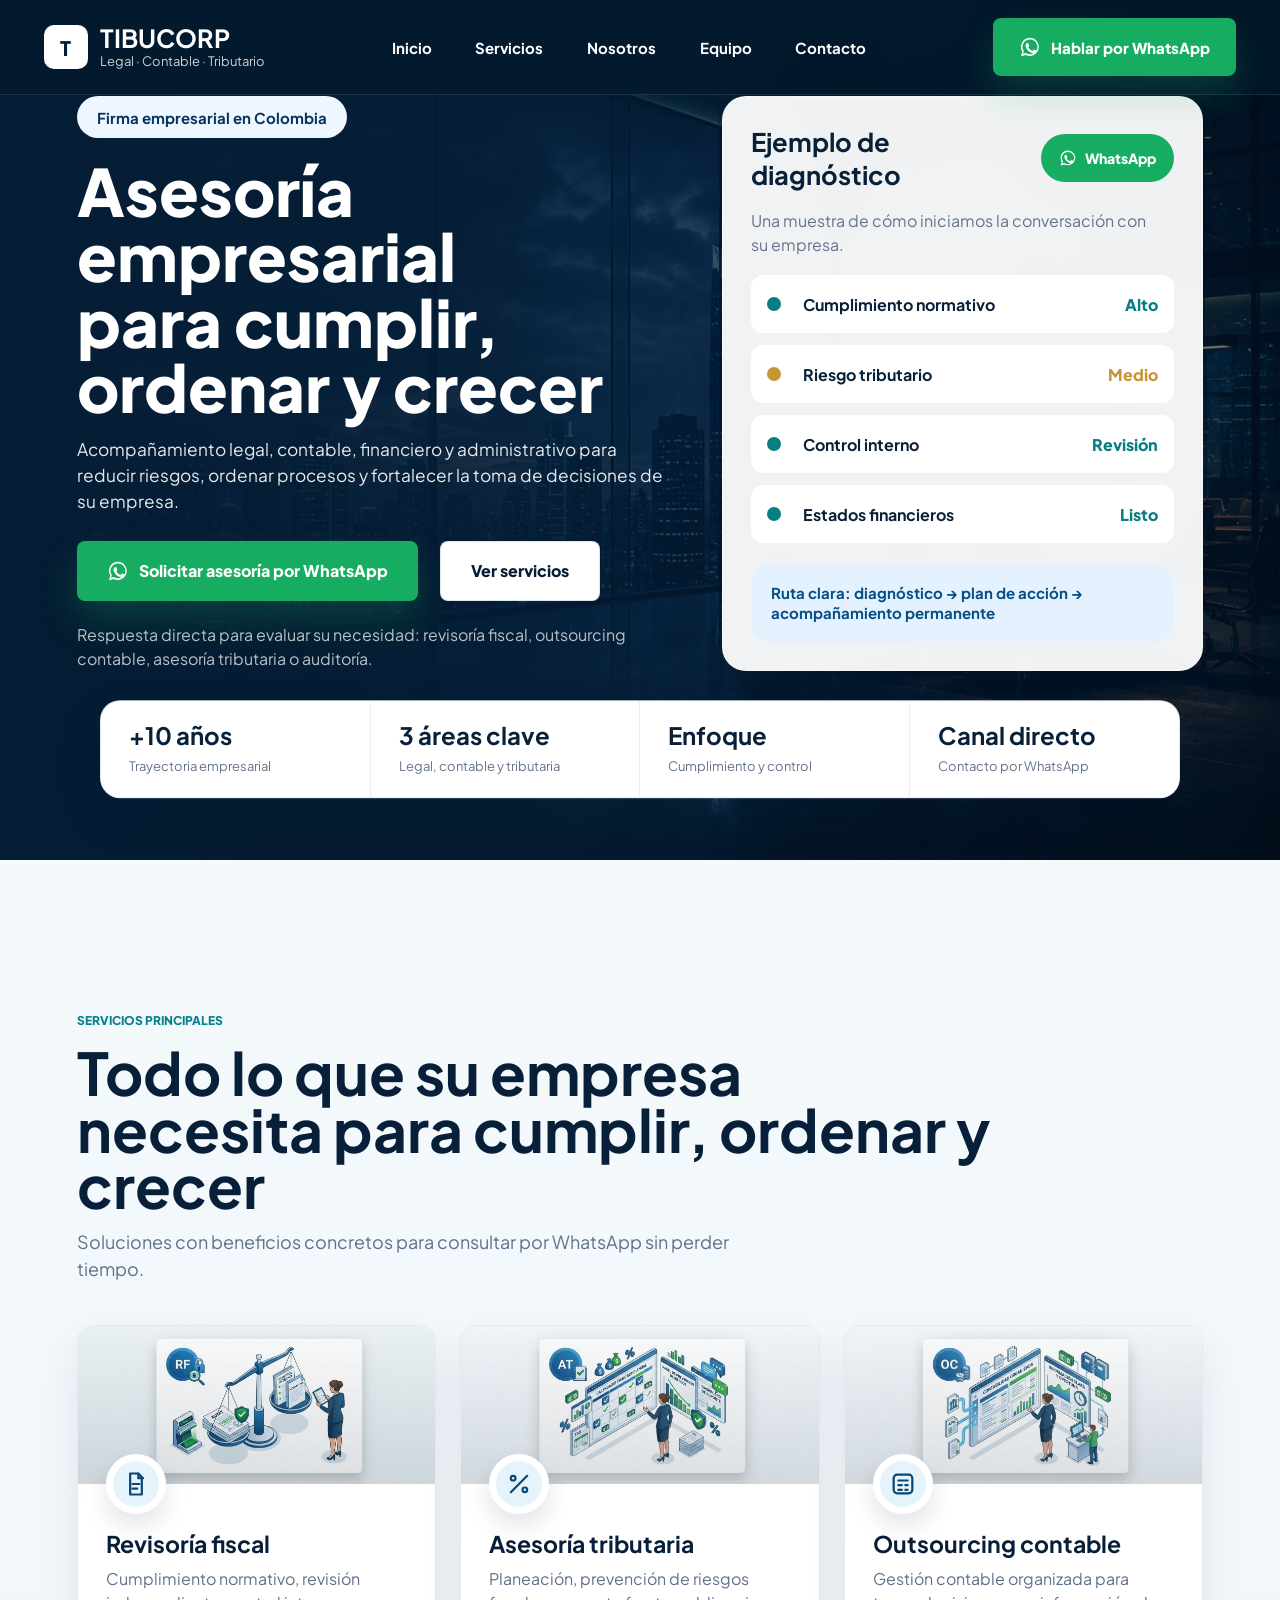
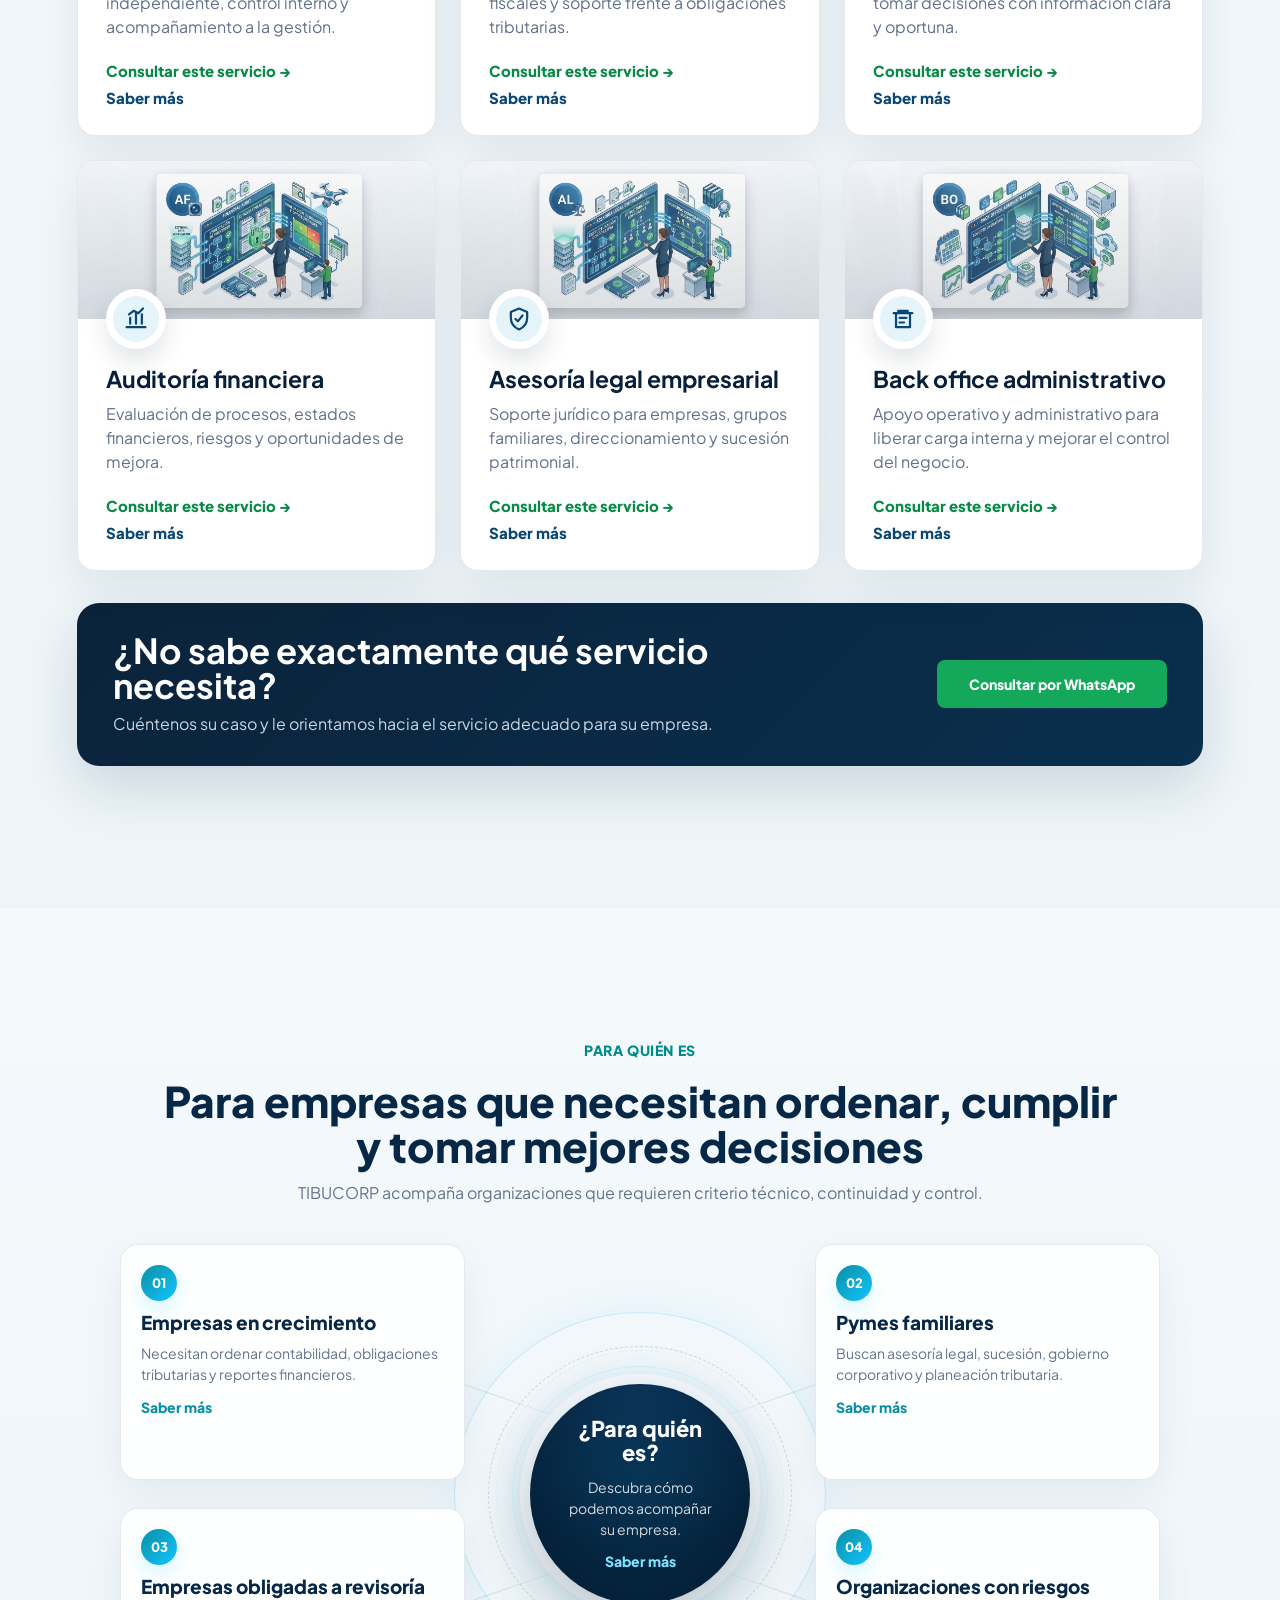
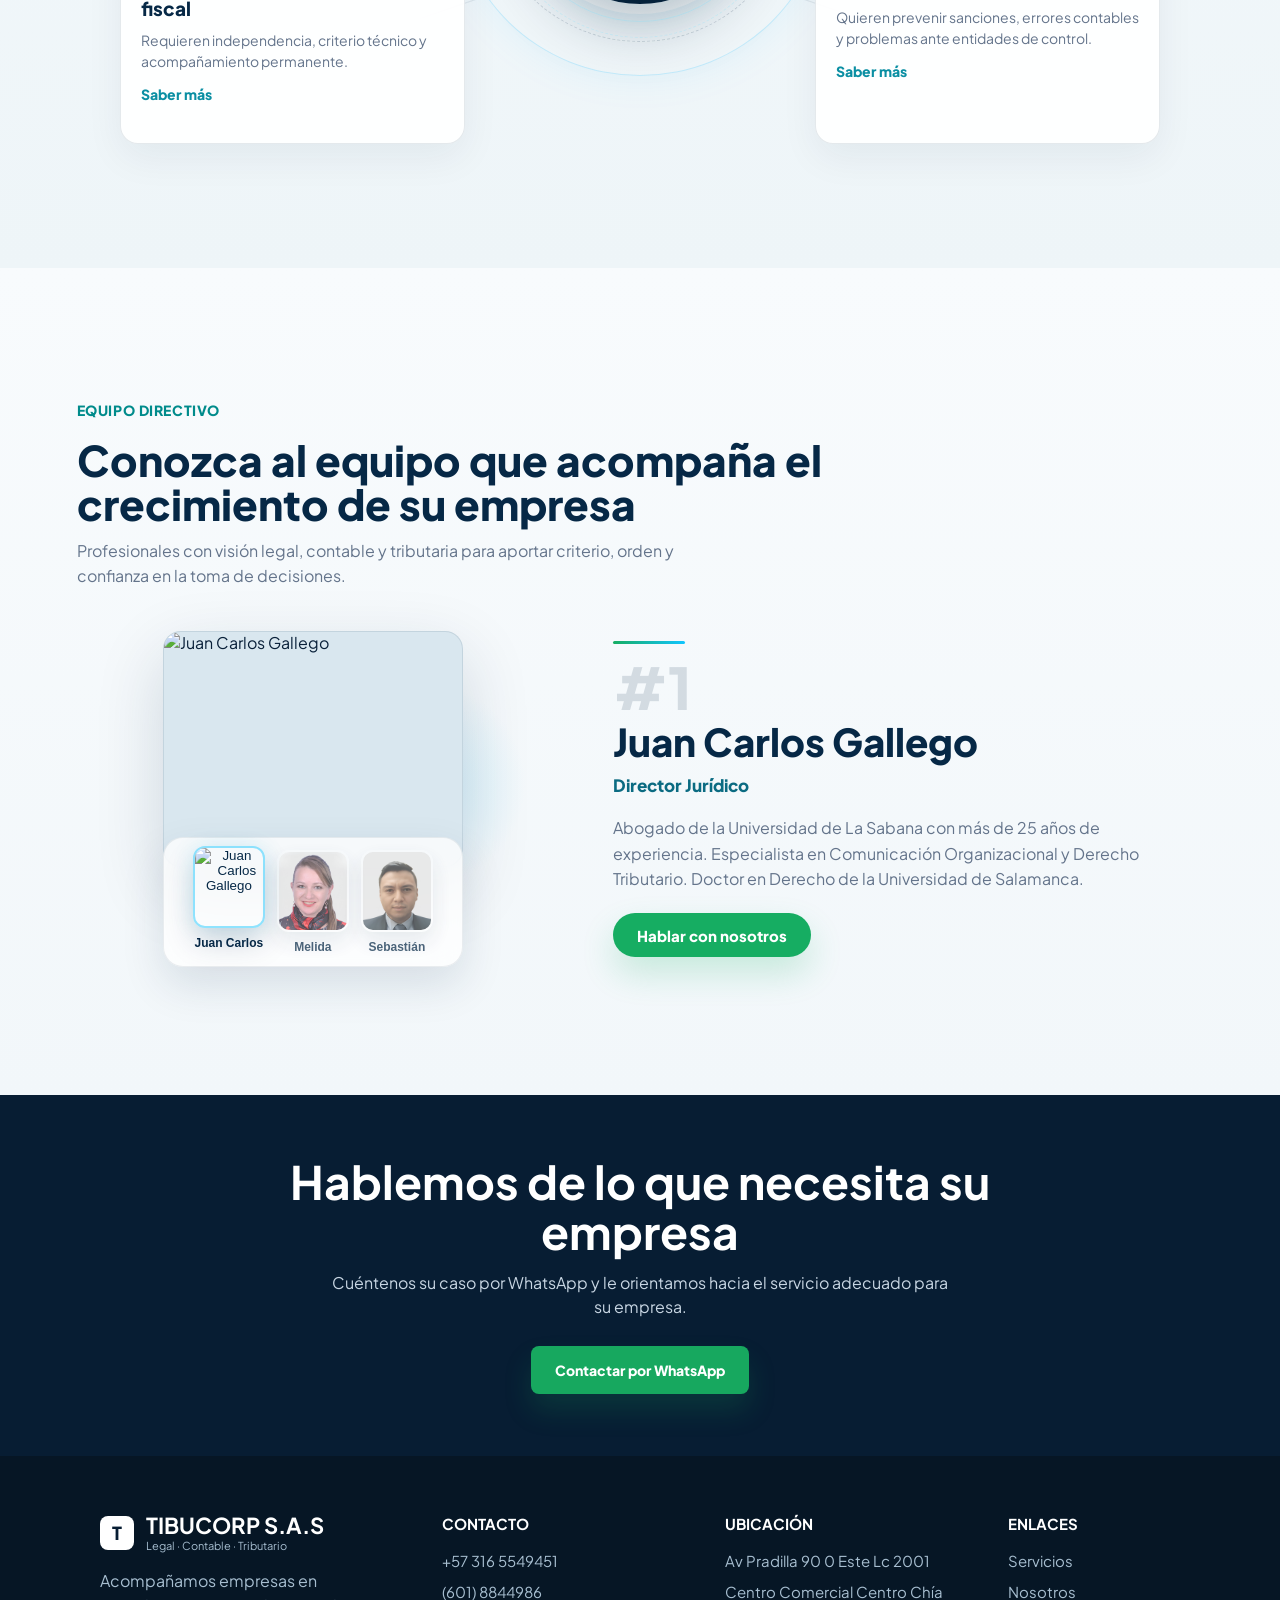
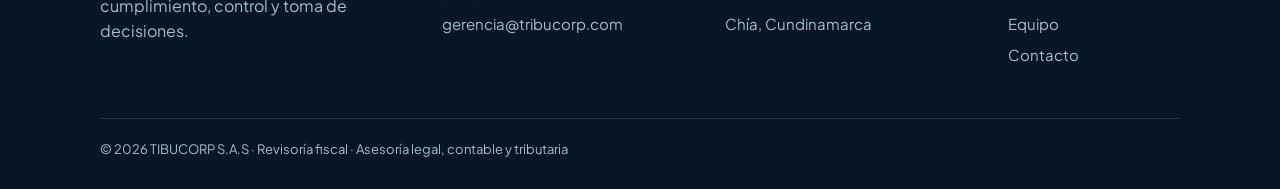
==== commit 8bc48209: "Add team photos and compact frame" ====
--- a/index.html
+++ b/index.html
@@ -323,22 +323,20 @@
         <div class="team-showcase" data-team-showcase>
           <div class="team-visual">
             <figure class="team-main-photo" data-team-photo-label="Juan Carlos Gallego">
-              <div class="team-photo-placeholder" data-team-photo-placeholder>
-                <span>Foto pendiente</span>
-              </div>
+              <img data-team-image src="img/equipo/juan-carlos-gallego.jpg" alt="Juan Carlos Gallego">
             </figure>
 
             <div class="team-thumbs" aria-label="Seleccionar integrante del equipo">
-              <button class="team-thumb is-active" type="button" aria-pressed="true" data-team-thumb data-index="1" data-name="Juan Carlos Gallego" data-role="Director Jurídico" data-description="Abogado de la Universidad de La Sabana con más de 25 años de experiencia. Especialista en Comunicación Organizacional y Derecho Tributario. Doctor en Derecho de la Universidad de Salamanca.">
-                <span class="thumb-avatar">#1</span>
+              <button class="team-thumb is-active" type="button" aria-pressed="true" data-team-thumb data-index="1" data-name="Juan Carlos Gallego" data-role="Director Jurídico" data-description="Abogado de la Universidad de La Sabana con más de 25 años de experiencia. Especialista en Comunicación Organizacional y Derecho Tributario. Doctor en Derecho de la Universidad de Salamanca." data-image="img/equipo/juan-carlos-gallego.jpg">
+                <img src="img/equipo/juan-carlos-gallego.jpg" alt="Juan Carlos Gallego">
                 <span>Juan Carlos</span>
               </button>
-              <button class="team-thumb" type="button" aria-pressed="false" data-team-thumb data-index="2" data-name="Melida Aguirre" data-role="Abogada y Contadora Pública · Gerencia Tributaria" data-description="Más de 15 años de experiencia en asesoría tributaria y auditoría, con enfoque integral en riesgos financieros, operativos y fiscales.">
-                <span class="thumb-avatar">#2</span>
+              <button class="team-thumb" type="button" aria-pressed="false" data-team-thumb data-index="2" data-name="Melida Aguirre" data-role="Abogada y Contadora Pública · Gerencia Tributaria" data-description="Más de 15 años de experiencia en asesoría tributaria y auditoría, con enfoque integral en riesgos financieros, operativos y fiscales." data-image="img/equipo/melida-aguirre.png">
+                <img src="img/equipo/melida-aguirre.png" alt="Melida Aguirre">
                 <span>Melida</span>
               </button>
-              <button class="team-thumb" type="button" aria-pressed="false" data-team-thumb data-index="3" data-name="Sebastián Ospina" data-role="Revisor Fiscal" data-description="Contador público con experiencia en auditoría, revisoría fiscal, control interno, consultoría tributaria y gerencia tributaria.">
-                <span class="thumb-avatar">#3</span>
+              <button class="team-thumb" type="button" aria-pressed="false" data-team-thumb data-index="3" data-name="Sebastián Ospina" data-role="Revisor Fiscal" data-description="Contador público con experiencia en auditoría, revisoría fiscal, control interno, consultoría tributaria y gerencia tributaria." data-image="img/equipo/sebastian-ospina.png">
+                <img src="img/equipo/sebastian-ospina.png" alt="Sebastián Ospina">
                 <span>Sebastián</span>
               </button>
             </div>
--- a/styles.css
+++ b/styles.css
@@ -3222,3 +3222,77 @@
     margin-top: 28px;
   }
 }
+
+/* Team photos pass */
+.team-main-photo {
+  width: min(300px, 100%);
+  aspect-ratio: 4 / 3.15;
+}
+
+.team-main-photo img {
+  display: block;
+  width: 100%;
+  height: 100%;
+  object-fit: cover;
+  object-position: center 18%;
+  transition: opacity 220ms ease, transform 260ms ease;
+}
+
+.team-showcase.is-switching .team-main-photo img {
+  opacity: 0;
+  transform: translateY(8px);
+}
+
+.team-thumbs {
+  width: min(300px, 94%);
+  margin-top: -30px;
+}
+
+.team-thumb,
+.team-thumb img {
+  width: 72px;
+}
+
+.team-thumb img {
+  display: block;
+  height: 82px;
+  object-fit: cover;
+  object-position: center 18%;
+  border: 2px solid transparent;
+  border-radius: 12px;
+  box-shadow: 0 10px 22px rgba(6, 40, 70, 0.12);
+  transition: border-color 180ms ease, box-shadow 180ms ease;
+}
+
+.team-thumb:hover img,
+.team-thumb.is-active img {
+  border-color: rgba(17, 197, 255, 0.46);
+  box-shadow: 0 14px 30px rgba(6, 40, 70, 0.18), 0 0 22px rgba(17, 197, 255, 0.12);
+}
+
+@media (max-width: 1100px) {
+  .team-main-photo {
+    width: min(280px, 100%);
+  }
+}
+
+@media (max-width: 767px) {
+  .team-main-photo {
+    max-width: 250px;
+    aspect-ratio: 4 / 3.1;
+  }
+
+  .team-thumbs {
+    width: min(260px, 100%);
+    margin-top: 10px;
+  }
+
+  .team-thumb,
+  .team-thumb img {
+    width: 64px;
+  }
+
+  .team-thumb img {
+    height: 72px;
+  }
+}
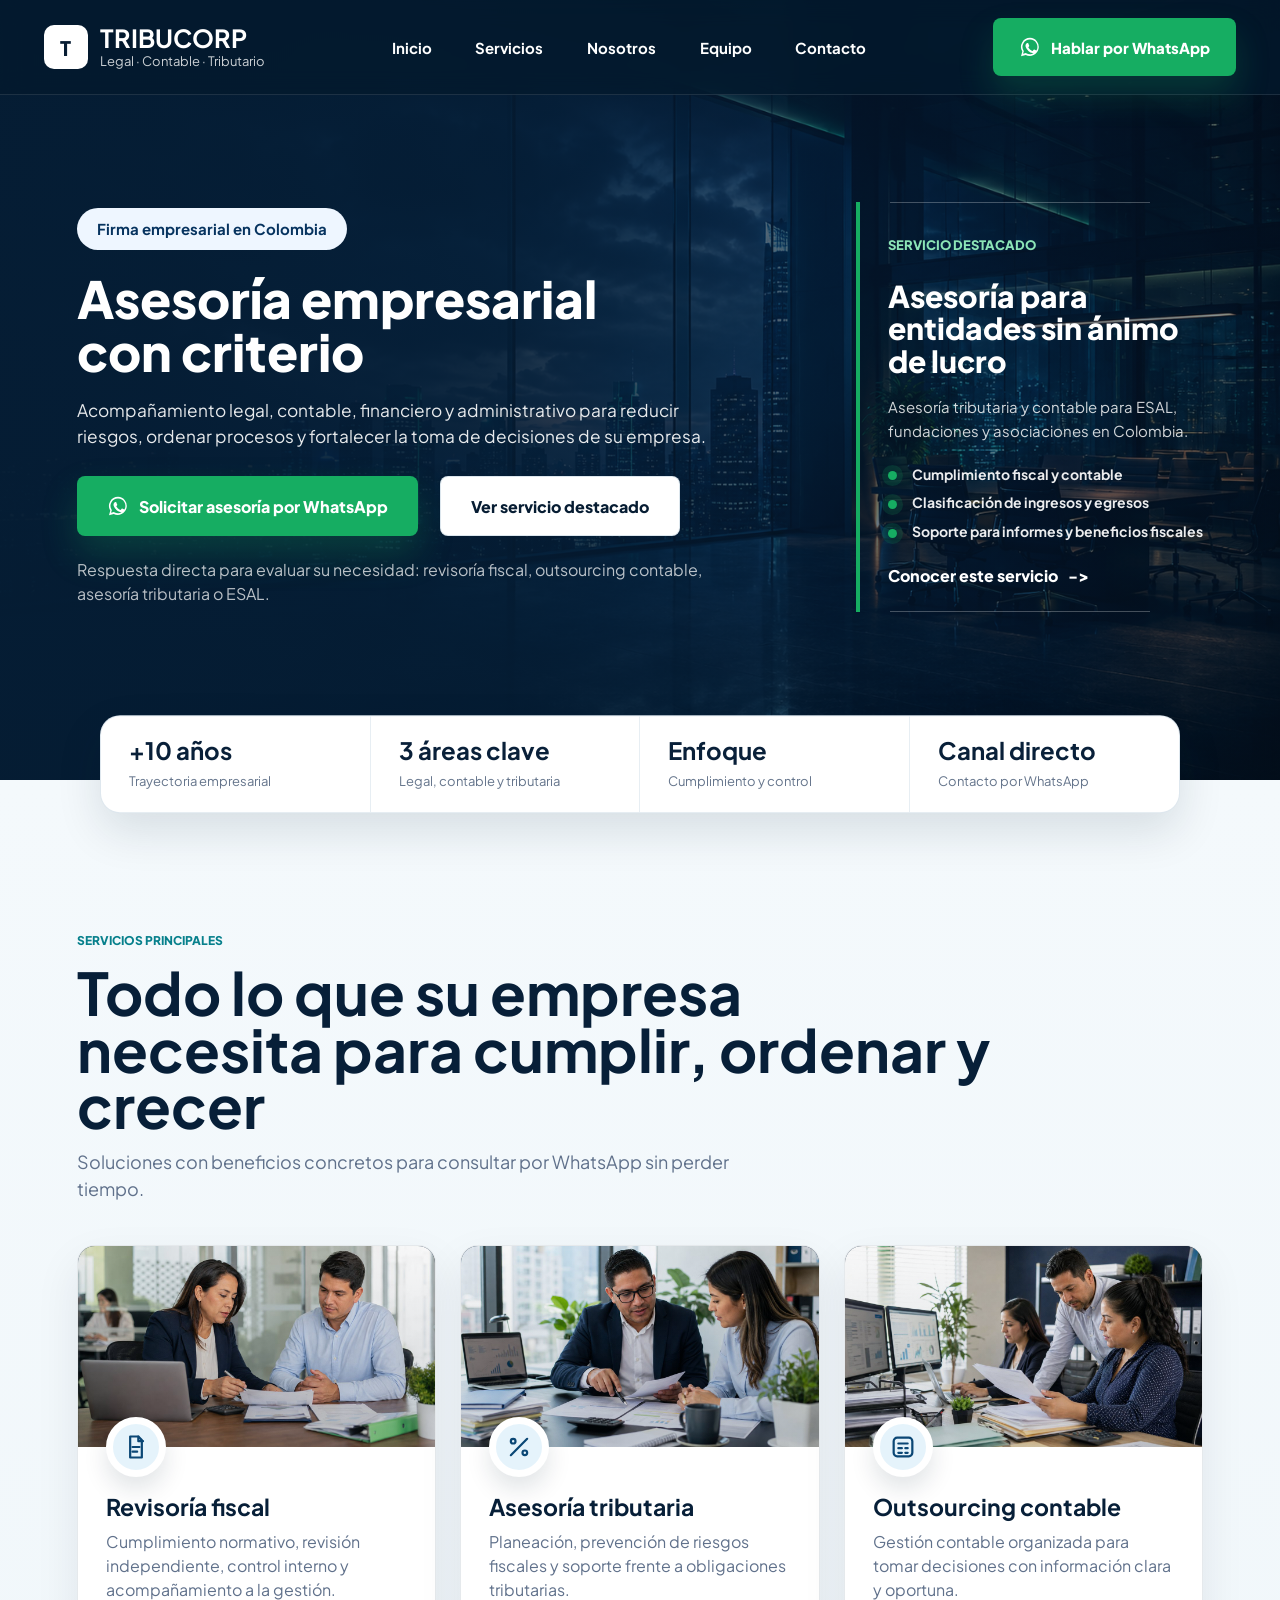
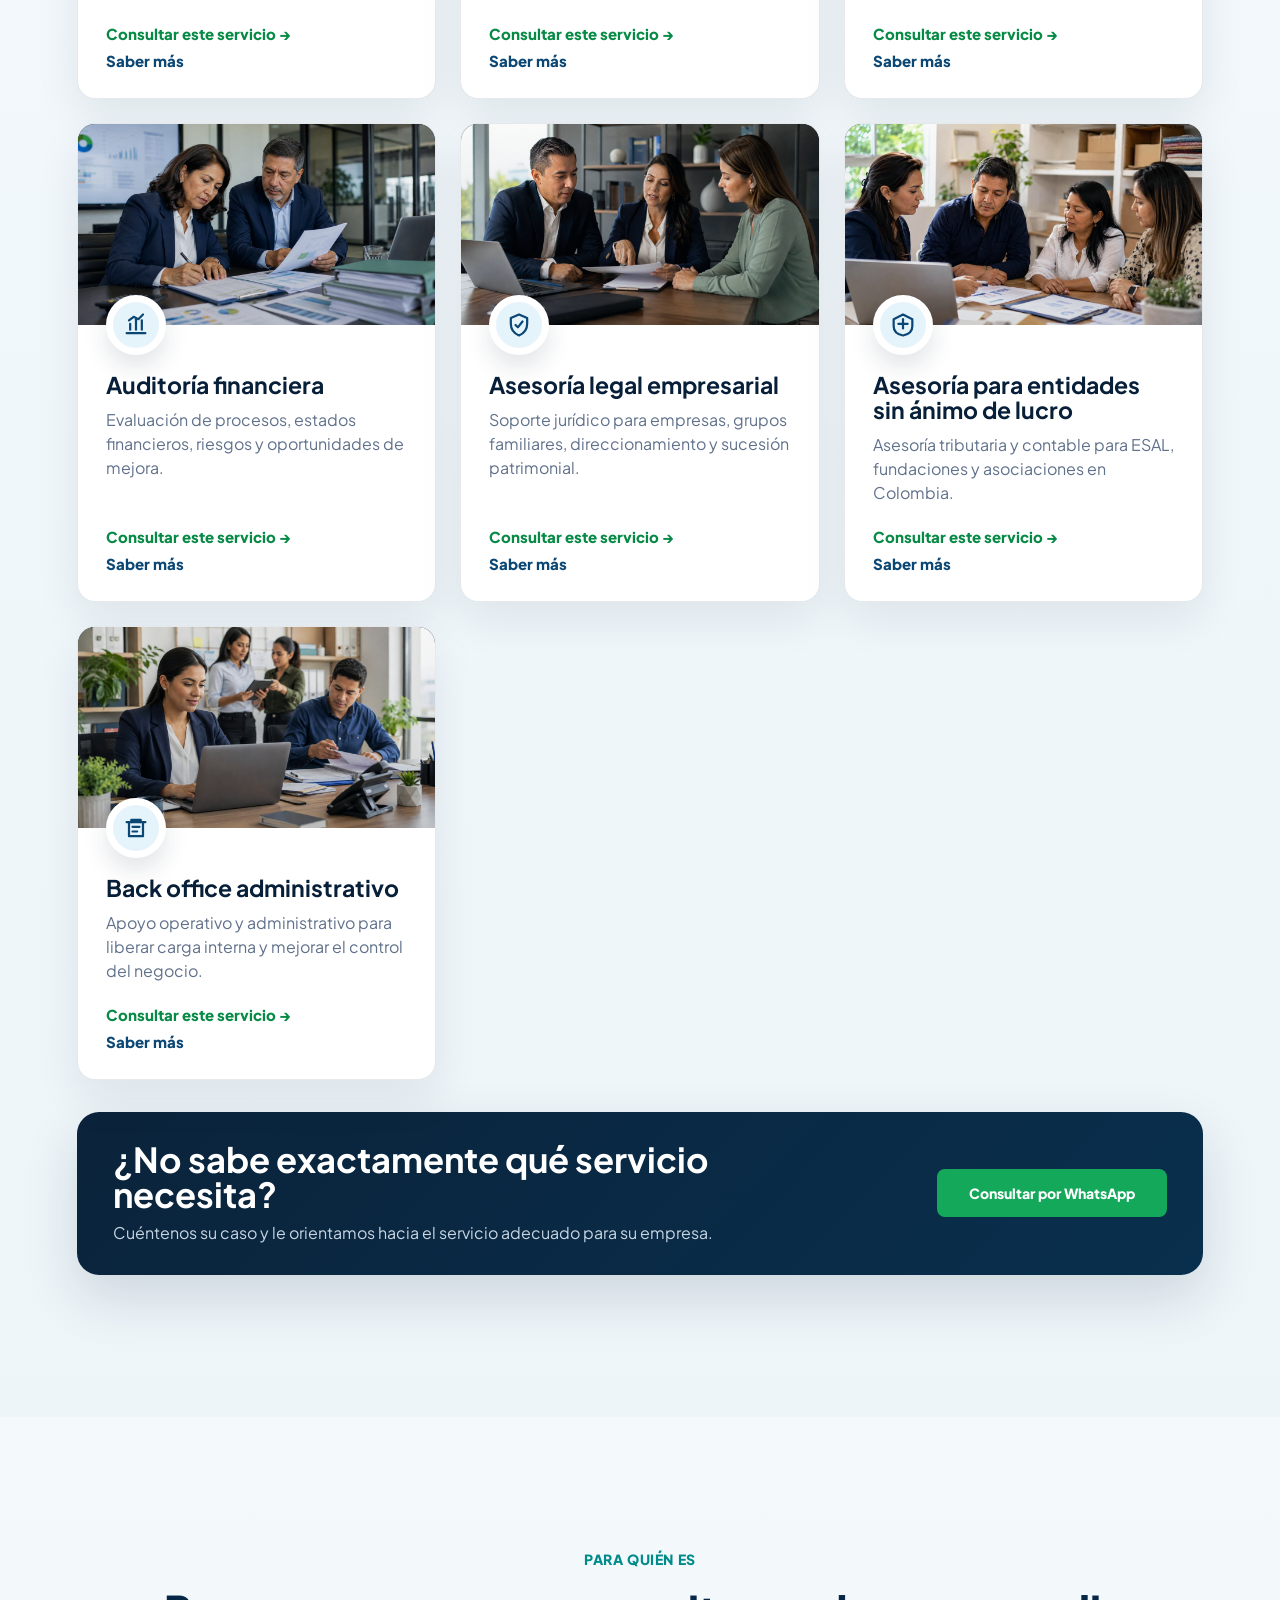
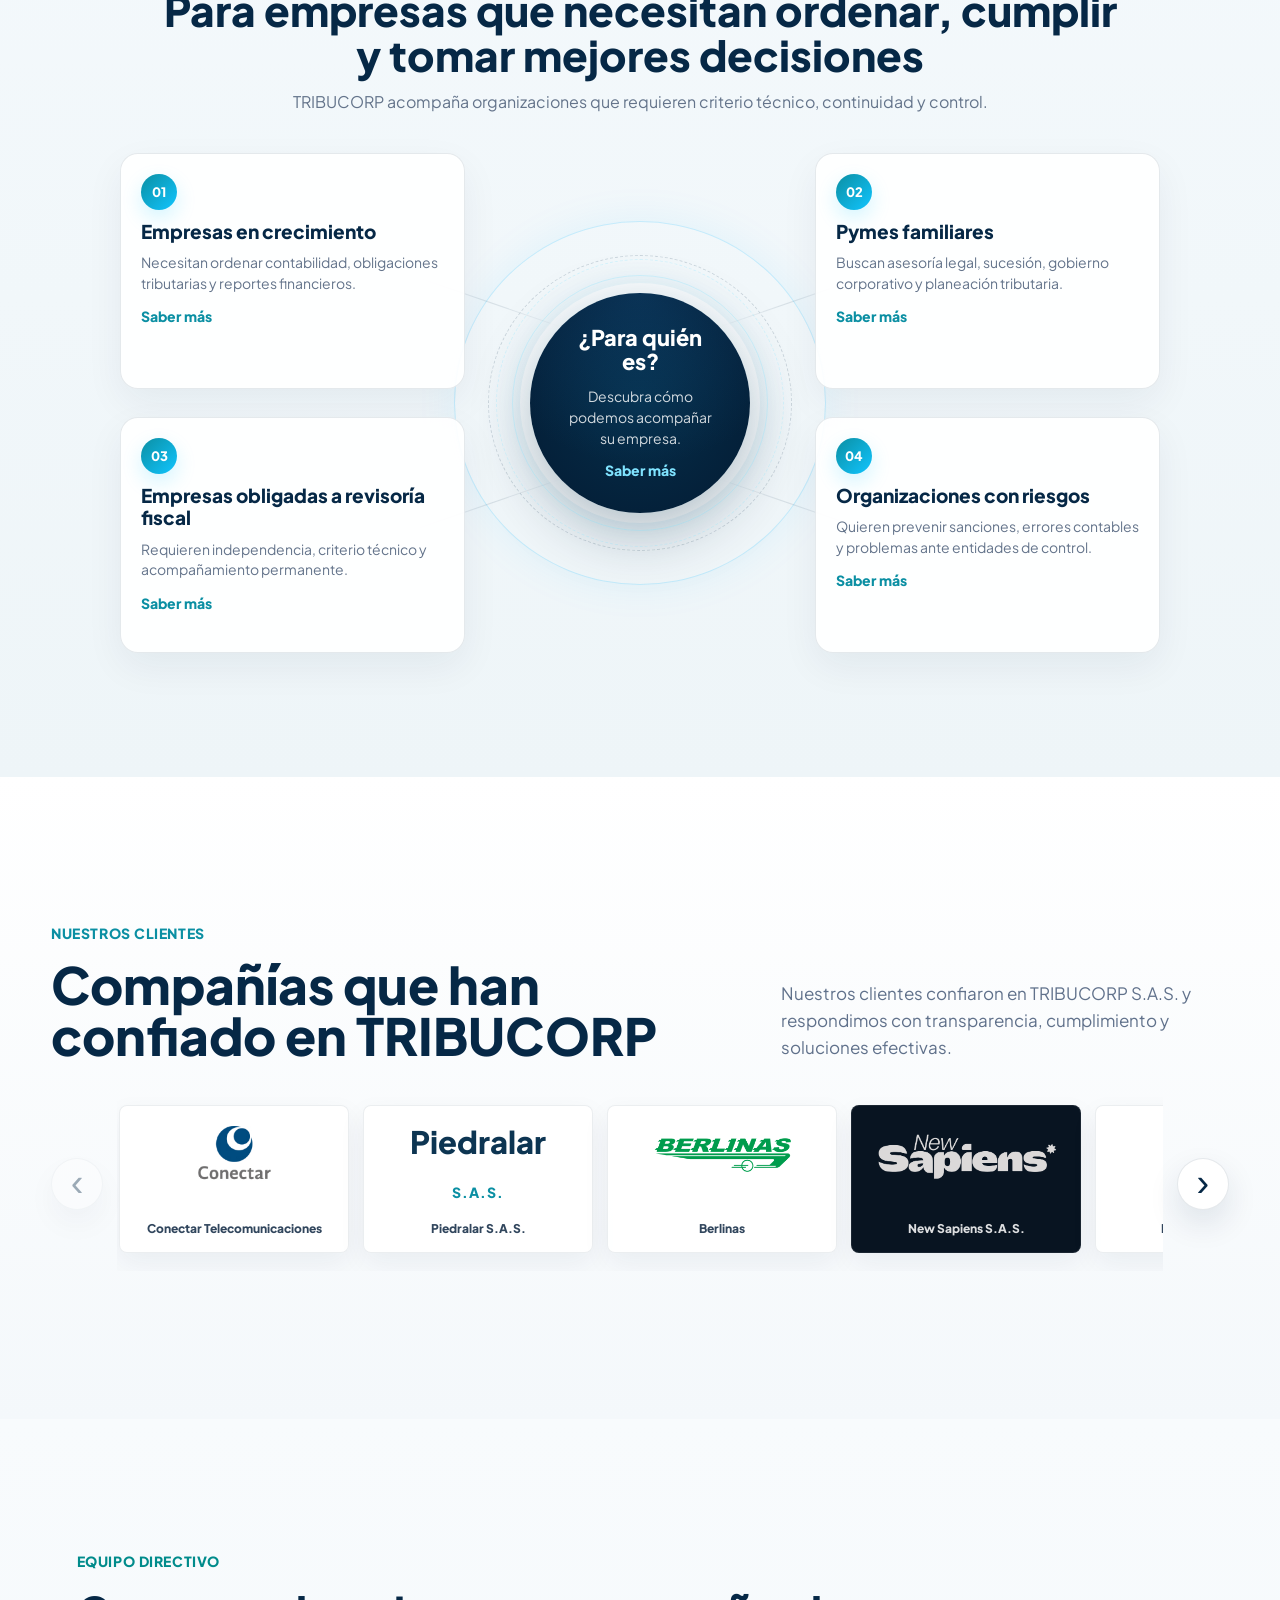
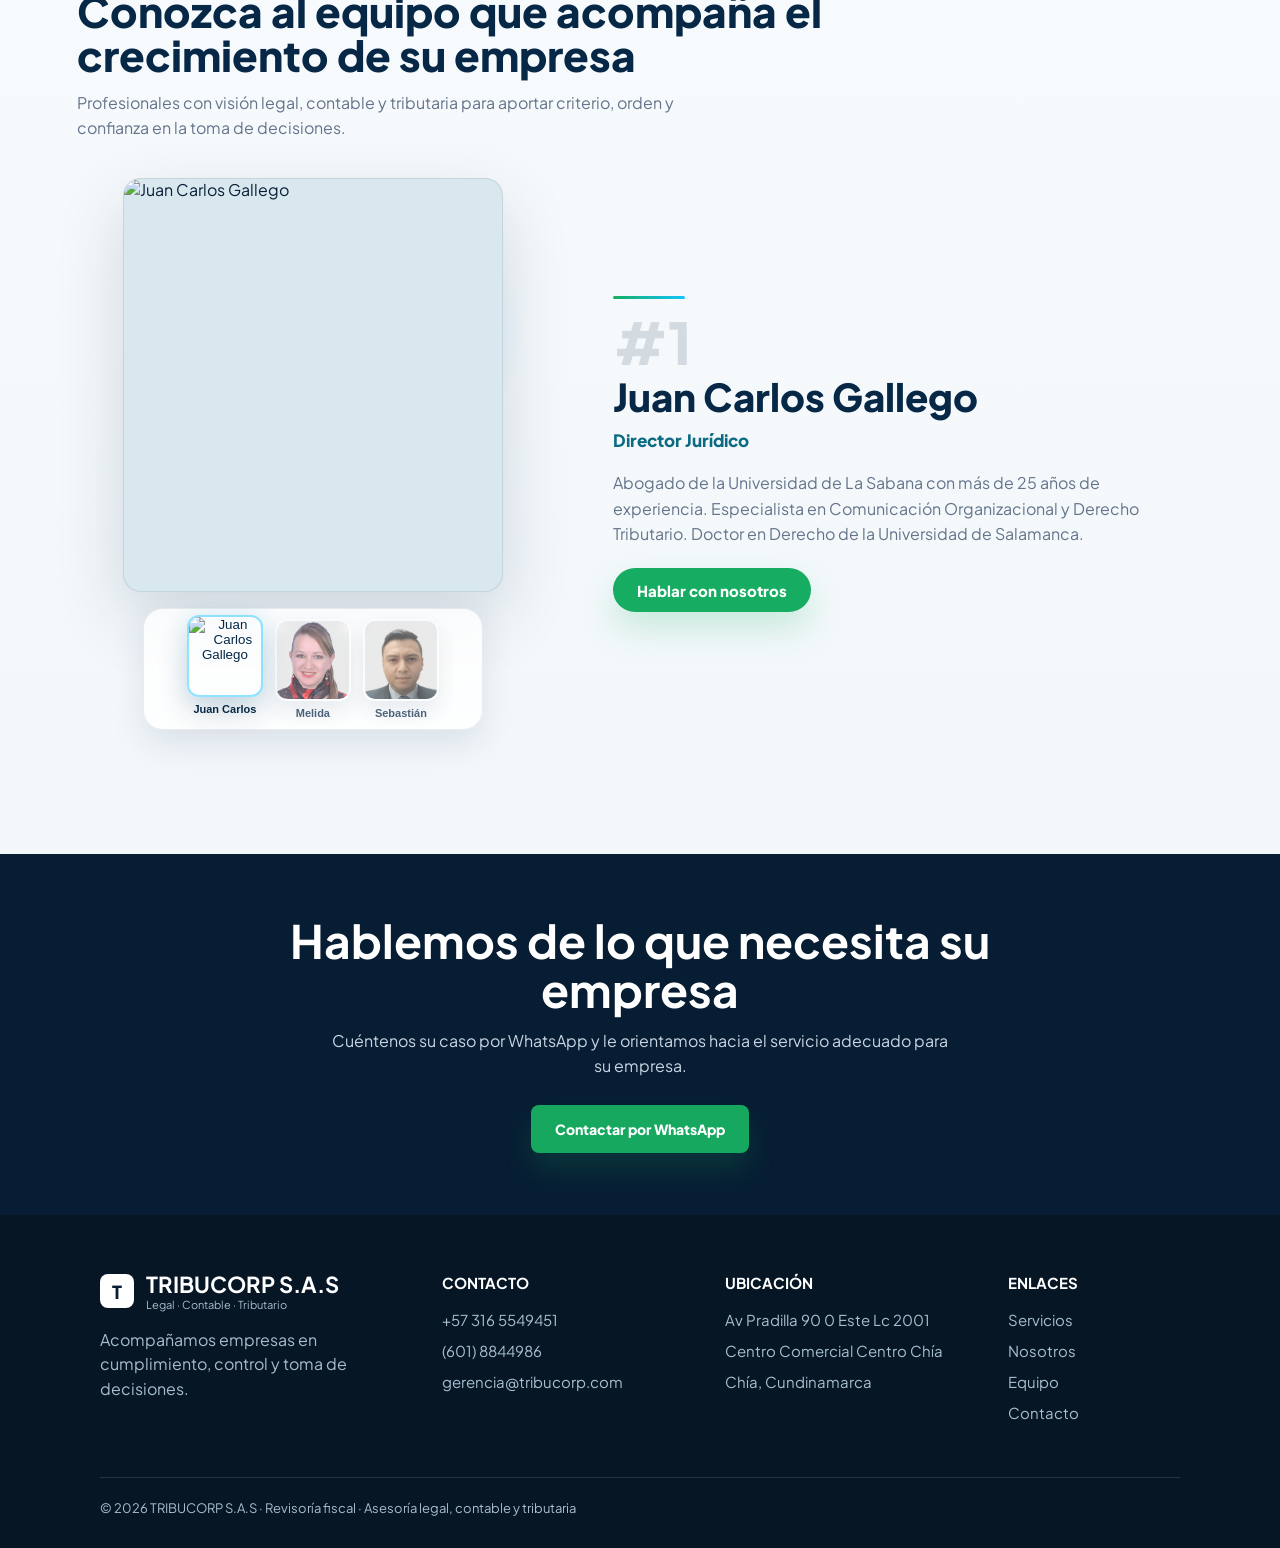
==== commit e2542251: "Actualizaciones listas" ====
--- a/index.html
+++ b/index.html
@@ -3,19 +3,19 @@
 <head>
   <meta charset="UTF-8">
   <meta name="viewport" content="width=device-width, initial-scale=1.0">
-  <meta name="description" content="TIBUCORP acompaña empresas en revisoría fiscal, asesoría legal, contable, tributaria y administrativa en Colombia.">
-  <title>TIBUCORP | Legal, contable y tributario</title>
+  <meta name="description" content="TRIBUCORP acompaña empresas en revisoría fiscal, asesoría legal, contable, tributaria y administrativa en Colombia.">
+  <title>TRIBUCORP | Legal, contable y tributario</title>
   <link rel="preconnect" href="https://fonts.googleapis.com">
   <link rel="preconnect" href="https://fonts.gstatic.com" crossorigin>
   <link href="https://fonts.googleapis.com/css2?family=Plus+Jakarta+Sans:wght@400;500;600;700;800&display=swap" rel="stylesheet">
-  <link rel="stylesheet" href="styles.css">
+  <link rel="stylesheet" href="styles.css?v=responsive-fixes">
 </head>
 <body>
   <header class="site-header">
-    <a class="brand" href="#inicio" aria-label="TIBUCORP inicio">
+    <a class="brand" href="#inicio" aria-label="TRIBUCORP inicio">
       <span class="brand-mark">T</span>
       <span>
-        <strong>TIBUCORP</strong>
+        <strong>TRIBUCORP</strong>
         <small>Legal · Contable · Tributario</small>
       </span>
     </a>
@@ -34,7 +34,7 @@
       <a href="#contacto">Contacto</a>
     </nav>
 
-    <a class="header-cta" href="https://wa.me/573165549451?text=Hola%20TIBUCORP%2C%20quiero%20recibir%20asesor%C3%ADa%20para%20mi%20empresa." target="_blank" rel="noopener">
+    <a class="header-cta" href="https://wa.me/573165549451?text=Hola%20TRIBUCORP%2C%20quiero%20recibir%20asesor%C3%ADa%20para%20mi%20empresa." target="_blank" rel="noopener">
       Hablar por WhatsApp
     </a>
   </header>
@@ -44,54 +44,35 @@
       <div class="shell hero-grid">
         <div class="hero-copy">
           <span class="eyebrow light">Firma empresarial en Colombia</span>
-          <h1><span>Asesoría empresarial</span><span>para cumplir,</span><span>ordenar y crecer</span></h1>
+          <h1>Asesoría empresarial con criterio</h1>
           <p>
             Acompañamiento legal, contable, financiero y administrativo para reducir riesgos,
             ordenar procesos y fortalecer la toma de decisiones de su empresa.
           </p>
           <div class="hero-actions">
-            <a class="btn btn-primary" href="https://wa.me/573165549451?text=Hola%20TIBUCORP%2C%20quiero%20solicitar%20una%20asesor%C3%ADa." target="_blank" rel="noopener">Solicitar asesoría por WhatsApp</a>
-            <a class="btn btn-secondary" href="#servicios">Ver servicios</a>
-          </div>
-          <p class="microcopy">Respuesta directa para evaluar su necesidad: revisoría fiscal, outsourcing contable, asesoría tributaria o auditoría.</p>
-        </div>
-
-        <div class="diagnostic-card" aria-label="Ejemplo de diagnóstico empresarial">
-          <div class="card-topline">
-            <h2>Ejemplo de diagnóstico</h2>
-            <span>WhatsApp</span>
-          </div>
-          <p class="card-caption">Una muestra de cómo iniciamos la conversación con su empresa.</p>
-          <ul class="diagnostic-list">
-            <li>
-              <i class="dot teal"></i>
-              <strong>Cumplimiento normativo</strong>
-              <span>Alto</span>
-            </li>
-            <li>
-              <i class="dot amber"></i>
-              <strong>Riesgo tributario</strong>
-              <span>Medio</span>
-            </li>
-            <li>
-              <i class="dot teal"></i>
-              <strong>Control interno</strong>
-              <span>Revisión</span>
-            </li>
-            <li>
-              <i class="dot teal"></i>
-              <strong>Estados financieros</strong>
-              <span>Listo</span>
-            </li>
+            <a class="btn btn-primary" href="https://wa.me/573165549451?text=Hola%20TRIBUCORP%2C%20quiero%20solicitar%20una%20asesor%C3%ADa." target="_blank" rel="noopener">Solicitar asesoría por WhatsApp</a>
+            <a class="btn btn-secondary" href="services/index.html#entidades-sin-animo-de-lucro">Ver servicio destacado</a>
+          </div>
+          <p class="microcopy">Respuesta directa para evaluar su necesidad: revisoría fiscal, outsourcing contable, asesoría tributaria o ESAL.</p>
+        </div>
+
+        <aside class="hero-featured-service" aria-label="Servicio destacado">
+          <span class="featured-kicker">Servicio destacado</span>
+          <h2>Asesoría para entidades sin ánimo de lucro</h2>
+          <p>
+            Asesoría tributaria y contable para ESAL, fundaciones y asociaciones en Colombia.
+          </p>
+          <ul class="featured-points">
+            <li>Cumplimiento fiscal y contable</li>
+            <li>Clasificación de ingresos y egresos</li>
+            <li>Soporte para informes y beneficios fiscales</li>
           </ul>
-          <div class="route-note">
-            Ruta clara: diagnóstico → plan de acción → acompañamiento permanente
-          </div>
-        </div>
+          <a class="featured-link" href="services/index.html#entidades-sin-animo-de-lucro">Conocer este servicio</a>
+        </aside>
       </div>
 
       <div class="shell metrics-wrap">
-        <div class="metrics-card" aria-label="Indicadores TIBUCORP">
+        <div class="metrics-card" aria-label="Indicadores TRIBUCORP">
           <div>
             <strong>+10 años</strong>
             <span>Trayectoria empresarial</span>
@@ -121,9 +102,9 @@
         </div>
 
         <div class="services-grid">
-          <article class="service-card">
-            <figure class="service-media">
-              <img src="img/servicios/revisoria-fiscal.png" alt="Revisoría fiscal para empresas">
+          <article class="service-card service-card-review">
+            <figure class="service-media">
+              <img src="img/servicios/revisoria-fiscal-real.jpg" alt="Profesionales revisando documentos de revisoría fiscal">
             </figure>
             <div class="service-body">
               <span class="service-icon" aria-hidden="true">
@@ -138,13 +119,13 @@
               <p>Cumplimiento normativo, revisión independiente, control interno y acompañamiento a la gestión.</p>
               <div class="service-links">
                 <a class="service-consult" href="https://wa.me/573165549451?text=Hola%2C%20estoy%20interesado%20en%20el%20servicio%20de%20Revisor%C3%ADa%20fiscal." target="_blank" rel="noopener noreferrer">Consultar este servicio</a>
-                <a class="learn-more" href="services/">Saber más</a>
-              </div>
-            </div>
-          </article>
-          <article class="service-card">
-            <figure class="service-media">
-              <img src="img/servicios/asesoria-tributaria.png" alt="Asesoría tributaria empresarial">
+                <a class="learn-more" href="services/index.html">Saber más</a>
+              </div>
+            </div>
+          </article>
+          <article class="service-card service-card-tax">
+            <figure class="service-media">
+              <img src="img/servicios/asesoria-tributaria-real.jpg" alt="Asesor tributario explicando obligaciones fiscales a una empresaria">
             </figure>
             <div class="service-body">
               <span class="service-icon" aria-hidden="true">
@@ -158,13 +139,13 @@
               <p>Planeación, prevención de riesgos fiscales y soporte frente a obligaciones tributarias.</p>
               <div class="service-links">
                 <a class="service-consult" href="https://wa.me/573165549451?text=Hola%2C%20estoy%20interesado%20en%20el%20servicio%20de%20Asesor%C3%ADa%20tributaria." target="_blank" rel="noopener noreferrer">Consultar este servicio</a>
-                <a class="learn-more" href="services/">Saber más</a>
-              </div>
-            </div>
-          </article>
-          <article class="service-card">
-            <figure class="service-media">
-              <img src="img/servicios/outsourcing-contable.png" alt="Outsourcing contable organizado">
+                <a class="learn-more" href="services/index.html">Saber más</a>
+              </div>
+            </div>
+          </article>
+          <article class="service-card service-card-accounting">
+            <figure class="service-media">
+              <img src="img/servicios/outsourcing-contable-real.jpg" alt="Equipo contable organizando documentos y reportes financieros">
             </figure>
             <div class="service-body">
               <span class="service-icon" aria-hidden="true">
@@ -181,13 +162,13 @@
               <p>Gestión contable organizada para tomar decisiones con información clara y oportuna.</p>
               <div class="service-links">
                 <a class="service-consult" href="https://wa.me/573165549451?text=Hola%2C%20estoy%20interesado%20en%20el%20servicio%20de%20Outsourcing%20contable." target="_blank" rel="noopener noreferrer">Consultar este servicio</a>
-                <a class="learn-more" href="services/">Saber más</a>
-              </div>
-            </div>
-          </article>
-          <article class="service-card">
-            <figure class="service-media">
-              <img src="img/servicios/auditoria-financiera.png" alt="Auditoría financiera y control">
+                <a class="learn-more" href="services/index.html">Saber más</a>
+              </div>
+            </div>
+          </article>
+          <article class="service-card service-card-audit">
+            <figure class="service-media">
+              <img src="img/servicios/auditoria-financiera-real.jpg" alt="Auditores financieros revisando informes y evidencias">
             </figure>
             <div class="service-body">
               <span class="service-icon" aria-hidden="true">
@@ -203,13 +184,13 @@
               <p>Evaluación de procesos, estados financieros, riesgos y oportunidades de mejora.</p>
               <div class="service-links">
                 <a class="service-consult" href="https://wa.me/573165549451?text=Hola%2C%20estoy%20interesado%20en%20el%20servicio%20de%20Auditor%C3%ADa%20financiera." target="_blank" rel="noopener noreferrer">Consultar este servicio</a>
-                <a class="learn-more" href="services/">Saber más</a>
-              </div>
-            </div>
-          </article>
-          <article class="service-card">
-            <figure class="service-media">
-              <img src="img/servicios/asesoria-legal.png" alt="Asesoría legal empresarial">
+                <a class="learn-more" href="services/index.html">Saber más</a>
+              </div>
+            </div>
+          </article>
+          <article class="service-card service-card-legal">
+            <figure class="service-media">
+              <img src="img/servicios/asesoria-legal-real.jpg" alt="Abogada empresarial asesorando sobre contratos">
             </figure>
             <div class="service-body">
               <span class="service-icon" aria-hidden="true">
@@ -222,13 +203,33 @@
               <p>Soporte jurídico para empresas, grupos familiares, direccionamiento y sucesión patrimonial.</p>
               <div class="service-links">
                 <a class="service-consult" href="https://wa.me/573165549451?text=Hola%2C%20estoy%20interesado%20en%20el%20servicio%20de%20Asesor%C3%ADa%20legal%20empresarial." target="_blank" rel="noopener noreferrer">Consultar este servicio</a>
-                <a class="learn-more" href="services/">Saber más</a>
-              </div>
-            </div>
-          </article>
-          <article class="service-card">
-            <figure class="service-media">
-              <img src="img/servicios/back-office.png" alt="Back office administrativo">
+                <a class="learn-more" href="services/index.html">Saber más</a>
+              </div>
+            </div>
+          </article>
+          <article class="service-card service-card-esal">
+            <figure class="service-media">
+              <img src="img/servicios/entidades-sin-animo-real.jpg" alt="Asesora revisando informes con una entidad sin ánimo de lucro">
+            </figure>
+            <div class="service-body">
+              <span class="service-icon" aria-hidden="true">
+                <svg viewBox="0 0 24 24">
+                  <path d="M12 3 4 7v6c0 4 3.2 7 8 8 4.8-1 8-4 8-8V7z"></path>
+                  <path d="M8 11h8"></path>
+                  <path d="M12 7v8"></path>
+                </svg>
+              </span>
+              <h3>Asesoría para entidades sin ánimo de lucro</h3>
+              <p>Asesoría tributaria y contable para ESAL, fundaciones y asociaciones en Colombia.</p>
+              <div class="service-links">
+                <a class="service-consult" href="https://wa.me/573165549451?text=Hola%2C%20estoy%20interesado%20en%20el%20servicio%20para%20Entidades%20sin%20%C3%A1nimo%20de%20lucro." target="_blank" rel="noopener noreferrer">Consultar este servicio</a>
+                <a class="learn-more" href="services/index.html#entidades-sin-animo-de-lucro">Saber más</a>
+              </div>
+            </div>
+          </article>
+          <article class="service-card service-card-backoffice">
+            <figure class="service-media">
+              <img src="img/servicios/back-office-real.jpg" alt="Equipo administrativo coordinando tareas de back office">
             </figure>
             <div class="service-body">
               <span class="service-icon" aria-hidden="true">
@@ -244,7 +245,7 @@
               <p>Apoyo operativo y administrativo para liberar carga interna y mejorar el control del negocio.</p>
               <div class="service-links">
                 <a class="service-consult" href="https://wa.me/573165549451?text=Hola%2C%20estoy%20interesado%20en%20el%20servicio%20de%20Back%20office%20administrativo." target="_blank" rel="noopener noreferrer">Consultar este servicio</a>
-                <a class="learn-more" href="services/">Saber más</a>
+                <a class="learn-more" href="services/index.html">Saber más</a>
               </div>
             </div>
           </article>
@@ -255,7 +256,7 @@
             <h3>¿No sabe exactamente qué servicio necesita?</h3>
             <p>Cuéntenos su caso y le orientamos hacia el servicio adecuado para su empresa.</p>
           </div>
-          <a class="btn btn-primary" href="https://wa.me/573165549451?text=Hola%20TIBUCORP%2C%20quiero%20saber%20qu%C3%A9%20servicio%20necesita%20mi%20empresa." target="_blank" rel="noopener">Consultar por WhatsApp</a>
+          <a class="btn btn-primary" href="https://wa.me/573165549451?text=Hola%20TRIBUCORP%2C%20quiero%20saber%20qu%C3%A9%20servicio%20necesita%20mi%20empresa." target="_blank" rel="noopener">Consultar por WhatsApp</a>
         </div>
       </div>
     </section>
@@ -265,7 +266,7 @@
         <div class="section-heading centered">
           <span class="eyebrow">Para quién es</span>
           <h2>Para empresas que necesitan ordenar, cumplir y tomar mejores decisiones</h2>
-          <p>TIBUCORP acompaña organizaciones que requieren criterio técnico, continuidad y control.</p>
+          <p>TRIBUCORP acompaña organizaciones que requieren criterio técnico, continuidad y control.</p>
         </div>
 
         <div class="audience-map" aria-label="Perfiles de empresas">
@@ -280,7 +281,7 @@
             <div class="audience-center-content">
               <strong data-audience-title>¿Para quién es?</strong>
               <p data-audience-description>Descubra cómo podemos acompañar su empresa.</p>
-              <a href="services/" data-audience-link>Saber más</a>
+              <a href="services/index.html" data-audience-link>Saber más</a>
             </div>
           </div>
 
@@ -288,26 +289,131 @@
             <span>01</span>
             <h3>Empresas en crecimiento</h3>
             <p>Necesitan ordenar contabilidad, obligaciones tributarias y reportes financieros.</p>
-            <a href="services/">Saber más</a>
+            <a href="services/index.html">Saber más</a>
           </article>
           <article class="audience-item item-family" role="button" tabindex="0" aria-expanded="false" data-audience-card data-audience-key="family" data-title="Pymes familiares" data-description="Buscan asesoría legal, sucesión, gobierno corporativo y planeación tributaria." data-center-title="Pymes familiares" data-center-description="Sucesión, gobierno y planeación.">
             <span>02</span>
             <h3>Pymes familiares</h3>
             <p>Buscan asesoría legal, sucesión, gobierno corporativo y planeación tributaria.</p>
-            <a href="services/">Saber más</a>
+            <a href="services/index.html">Saber más</a>
           </article>
           <article class="audience-item item-review" role="button" tabindex="0" aria-expanded="false" data-audience-card data-audience-key="review" data-title="Empresas obligadas a revisoría fiscal" data-description="Requieren independencia, criterio técnico y acompañamiento permanente." data-center-title="Revisoría fiscal" data-center-description="Control independiente y criterio técnico.">
             <span>03</span>
             <h3>Empresas obligadas a revisoría fiscal</h3>
             <p>Requieren independencia, criterio técnico y acompañamiento permanente.</p>
-            <a href="services/">Saber más</a>
+            <a href="services/index.html">Saber más</a>
           </article>
           <article class="audience-item item-risk" role="button" tabindex="0" aria-expanded="false" data-audience-card data-audience-key="risk" data-title="Organizaciones con riesgos" data-description="Quieren prevenir sanciones, errores contables y problemas ante entidades de control." data-center-title="Riesgos" data-center-description="Prevención ante sanciones y errores.">
             <span>04</span>
             <h3>Organizaciones con riesgos</h3>
             <p>Quieren prevenir sanciones, errores contables y problemas ante entidades de control.</p>
-            <a href="services/">Saber más</a>
-          </article>
+            <a href="services/index.html">Saber más</a>
+          </article>
+        </div>
+      </div>
+    </section>
+
+    <section class="section clients" id="clientes">
+      <div class="shell clients-shell">
+        <div class="clients-copy">
+          <div>
+            <span class="eyebrow">Nuestros clientes</span>
+            <h2>Compañías que han confiado en TRIBUCORP</h2>
+          </div>
+          <p>Nuestros clientes confiaron en TRIBUCORP S.A.S. y respondimos con transparencia, cumplimiento y soluciones efectivas.</p>
+        </div>
+
+        <div class="clients-carousel" data-clients-carousel>
+          <button class="clients-arrow clients-arrow-prev" type="button" aria-label="Ver clientes anteriores" title="Ver clientes anteriores" data-clients-prev>
+            <span aria-hidden="true">‹</span>
+          </button>
+
+          <div class="clients-viewport" tabindex="0" aria-label="Carrusel de compañías que han trabajado con TRIBUCORP" data-clients-viewport>
+            <div class="clients-track">
+              <article class="client-logo-item logo-wide">
+                <img src="img/clientes/logos/conectar-telecomunicaciones.jpg" alt="Conectar Telecomunicaciones" loading="lazy">
+                <span>Conectar Telecomunicaciones</span>
+              </article>
+              <article class="client-logo-item client-wordmark">
+                <strong>Piedralar</strong>
+                <small>S.A.S.</small>
+                <span>Piedralar S.A.S.</span>
+              </article>
+              <article class="client-logo-item logo-wide">
+                <img src="img/clientes/logos/berlinas.png" alt="Berlinas" loading="lazy">
+                <span>Berlinas</span>
+              </article>
+              <article class="client-logo-item logo-wide logo-dark">
+                <img src="img/clientes/logos/new-sapiens-gray.png" alt="New Sapiens S.A.S." loading="lazy">
+                <span>New Sapiens S.A.S.</span>
+              </article>
+              <article class="client-logo-item">
+                <img src="img/clientes/logos/fundacion-los-cerros.png" alt="El Portal del Café" loading="lazy">
+                <span>El Portal del Café</span>
+              </article>
+              <article class="client-logo-item client-wordmark client-wordmark-green">
+                <strong>Hato Verde</strong>
+                <small>S.A.S.</small>
+                <span>Hato Verde S.A.S.</span>
+              </article>
+              <article class="client-logo-item logo-wide">
+                <img src="img/clientes/logos/los-cerros.jpg" alt="Los Cerros" loading="lazy">
+                <span>Los Cerros</span>
+              </article>
+              <article class="client-logo-item logo-wide">
+                <img src="img/clientes/logos/zandaz.png" alt="Logo de cliente con nombre estilizado" loading="lazy">
+                <span>Cliente destacado</span>
+              </article>
+              <article class="client-logo-item logo-wide">
+                <img src="img/clientes/logos/e-docation.png" alt="e.docación / Edocation" loading="lazy">
+                <span>e.docación / Edocation</span>
+              </article>
+              <article class="client-logo-item logo-tall">
+                <img src="img/clientes/logos/asac.png" alt="ASAC" loading="lazy">
+                <span>ASAC</span>
+              </article>
+              <article class="client-logo-item logo-tall">
+                <img src="img/clientes/logos/acf.png" alt="ACF" loading="lazy">
+                <span>ACF</span>
+              </article>
+              <article class="client-logo-item logo-wide">
+                <img src="img/clientes/logos/century-group.png" alt="Century Media" loading="lazy">
+                <span>Century Media</span>
+              </article>
+              <article class="client-logo-item logo-wide">
+                <img src="img/clientes/logos/ascaribe.png" alt="Ascaribe" loading="lazy">
+                <span>Ascaribe</span>
+              </article>
+              <article class="client-logo-item">
+                <img src="img/clientes/logos/operadora-alta-optica.png" alt="Operadora Alta Guajira S.A.S." loading="lazy">
+                <span>Operadora Alta Guajira S.A.S.</span>
+              </article>
+              <article class="client-logo-item logo-wide">
+                <img src="img/clientes/logos/gato-dumas.webp" alt="Gato Dumas" loading="lazy">
+                <span>Gato Dumas</span>
+              </article>
+              <article class="client-logo-item">
+                <img src="img/clientes/logos/acolitar.png" alt="Acoltan" loading="lazy">
+                <span>Acoltan</span>
+              </article>
+              <article class="client-logo-item logo-tall">
+                <img src="img/clientes/logos/pasion.png" alt="Pasión" loading="lazy">
+                <span>Pasión</span>
+              </article>
+              <article class="client-logo-item logo-wide">
+                <img src="img/clientes/logos/zkteco.png" alt="ZKTeco Colombia" loading="lazy">
+                <span>ZKTeco Colombia</span>
+              </article>
+              <article class="client-logo-item logo-wide">
+                <img src="img/clientes/logos/medirex.png" alt="Medirex" loading="lazy">
+                <span>Medirex</span>
+              </article>
+            </div>
+          </div>
+
+          <button class="clients-arrow clients-arrow-next" type="button" aria-label="Ver más clientes" title="Ver más clientes" data-clients-next>
+            <span aria-hidden="true">›</span>
+          </button>
         </div>
       </div>
     </section>
@@ -347,7 +453,7 @@
             <h3 data-team-name>Juan Carlos Gallego</h3>
             <p class="team-role" data-team-role>Director Jurídico</p>
             <p class="team-description" data-team-description>Abogado de la Universidad de La Sabana con más de 25 años de experiencia. Especialista en Comunicación Organizacional y Derecho Tributario. Doctor en Derecho de la Universidad de Salamanca.</p>
-            <a class="team-cta" href="https://wa.me/573165549451?text=Hola%20TIBUCORP%2C%20quiero%20hablar%20con%20el%20equipo." target="_blank" rel="noopener">Hablar con nosotros</a>
+            <a class="team-cta" href="https://wa.me/573165549451?text=Hola%20TRIBUCORP%2C%20quiero%20hablar%20con%20el%20equipo." target="_blank" rel="noopener">Hablar con nosotros</a>
           </article>
         </div>
       </div>
@@ -357,7 +463,7 @@
       <div class="shell final-cta-inner">
         <h2>Hablemos de lo que necesita su empresa</h2>
         <p>Cuéntenos su caso por WhatsApp y le orientamos hacia el servicio adecuado para su empresa.</p>
-        <a class="btn btn-primary" href="https://wa.me/573165549451?text=Hola%20TIBUCORP%2C%20quiero%20recibir%20orientaci%C3%B3n%20para%20mi%20empresa." target="_blank" rel="noopener">Contactar por WhatsApp</a>
+        <a class="btn btn-primary" href="https://wa.me/573165549451?text=Hola%20TRIBUCORP%2C%20quiero%20recibir%20orientaci%C3%B3n%20para%20mi%20empresa." target="_blank" rel="noopener">Contactar por WhatsApp</a>
       </div>
     </section>
   </main>
@@ -365,10 +471,10 @@
   <footer class="site-footer">
     <div class="shell footer-grid">
       <div class="footer-brand">
-        <a class="brand inverted" href="#inicio" aria-label="TIBUCORP inicio">
+        <a class="brand inverted" href="#inicio" aria-label="TRIBUCORP inicio">
           <span class="brand-mark">T</span>
           <span>
-            <strong>TIBUCORP S.A.S</strong>
+            <strong>TRIBUCORP S.A.S</strong>
             <small>Legal · Contable · Tributario</small>
           </span>
         </a>
@@ -399,10 +505,10 @@
     </div>
 
     <div class="shell footer-bottom">
-      <p>© 2026 TIBUCORP S.A.S · Revisoría fiscal · Asesoría legal, contable y tributaria</p>
+      <p>© 2026 TRIBUCORP S.A.S · Revisoría fiscal · Asesoría legal, contable y tributaria</p>
     </div>
   </footer>
 
-  <script src="script.js"></script>
+  <script src="script.js?v=clients-carousel"></script>
 </body>
 </html>
--- a/styles.css
+++ b/styles.css
@@ -1805,7 +1805,8 @@
   }
 
   .services .section-heading h2 {
-    font-size: clamp(32px, 11vw, 44px);
+    font-size: clamp(28px, 8.5vw, 36px);
+    line-height: 1.05;
   }
 
   .services .section-heading p {
@@ -3012,6 +3013,9 @@
 
   .audience-map {
     width: min(780px, 100%);
+    min-height: 0;
+    grid-template-columns: repeat(2, minmax(0, 1fr));
+    grid-template-rows: auto auto auto;
     gap: 18px;
     margin-top: 30px;
   }
@@ -3101,6 +3105,10 @@
   }
 
   .audience-map {
+    width: 100%;
+    min-height: 0;
+    grid-template-columns: minmax(0, 1fr);
+    grid-template-rows: auto;
     gap: 10px;
     margin-top: 24px;
   }
@@ -3126,8 +3134,15 @@
   .item-review,
   .item-risk {
     grid-template-columns: 34px minmax(0, 1fr) 20px;
+    min-height: 0;
+    align-items: center;
     gap: 10px;
     padding: 14px;
+  }
+
+  .audience-item::after {
+    grid-column: 3;
+    grid-row: 1;
   }
 
   .audience-item span {
@@ -3296,3 +3311,859 @@
     height: 72px;
   }
 }
+
+/* Keep team selector below the main portrait */
+.team-thumbs {
+  width: min(292px, 94%);
+  margin-top: 14px;
+  padding: 10px 12px;
+  background: rgba(255, 255, 255, 0.82);
+  box-shadow: 0 14px 34px rgba(6, 40, 70, 0.1);
+}
+
+.team-thumb {
+  gap: 6px;
+}
+
+.team-thumb,
+.team-thumb img {
+  width: 68px;
+}
+
+.team-thumb img {
+  height: 70px;
+}
+
+.team-thumb > span:not(.thumb-avatar) {
+  font-size: 11px;
+}
+
+@media (max-width: 767px) {
+  .team-thumbs {
+    width: min(248px, 100%);
+    margin-top: 12px;
+    padding: 8px 0 2px;
+    background: transparent;
+    box-shadow: none;
+  }
+
+  .team-thumb,
+  .team-thumb img {
+    width: 60px;
+  }
+
+  .team-thumb img {
+    height: 64px;
+  }
+}
+
+/* Taller team portrait composition */
+.team-main-photo {
+  width: min(380px, 100%);
+  aspect-ratio: 4 / 4.35;
+}
+
+.team-thumbs {
+  width: min(340px, 94%);
+  margin-top: 16px;
+}
+
+.team-thumb,
+.team-thumb img {
+  width: 76px;
+}
+
+.team-thumb img {
+  height: 82px;
+}
+
+@media (max-width: 1100px) {
+  .team-main-photo {
+    width: min(340px, 100%);
+    aspect-ratio: 4 / 4.05;
+  }
+
+  .team-thumbs {
+    width: min(310px, 94%);
+  }
+}
+
+@media (max-width: 767px) {
+  .team-main-photo {
+    max-width: 290px;
+    aspect-ratio: 4 / 3.75;
+  }
+
+  .team-thumbs {
+    width: min(270px, 100%);
+    margin-top: 12px;
+  }
+
+  .team-thumb,
+  .team-thumb img {
+    width: 64px;
+  }
+
+  .team-thumb img {
+    height: 68px;
+  }
+}
+
+/* Hero service focus */
+.hero {
+  min-height: clamp(680px, 92svh, 780px);
+}
+
+.hero-grid.shell {
+  min-height: clamp(620px, calc(92svh - 96px), 720px);
+  grid-template-columns: minmax(0, 1.08fr) minmax(300px, 0.52fr);
+  gap: clamp(34px, 4.5vw, 64px);
+  padding-top: clamp(128px, 14svh, 156px);
+}
+
+.hero h1 {
+  max-width: 620px;
+  margin: 22px 0 20px;
+  font-size: clamp(42px, 4vw, 64px);
+  line-height: 1.04;
+}
+
+.hero-featured-service {
+  position: relative;
+  width: min(100%, 410px);
+  justify-self: end;
+  align-self: center;
+  padding: 26px 0 26px 28px;
+  color: #ffffff;
+  border-left: 4px solid #16ad62;
+}
+
+.hero-featured-service::before,
+.hero-featured-service::after {
+  position: absolute;
+  left: 30px;
+  width: min(260px, calc(100% - 30px));
+  height: 1px;
+  content: "";
+  background: rgba(255, 255, 255, 0.26);
+}
+
+.hero-featured-service::before {
+  top: 0;
+}
+
+.hero-featured-service::after {
+  bottom: 0;
+}
+
+.hero-featured-service .featured-kicker {
+  display: inline-flex;
+  min-height: 34px;
+  align-items: center;
+  margin-bottom: 18px;
+  padding: 0;
+  color: #8ce5b7;
+  background: transparent;
+  border-radius: 999px;
+  font-size: 13px;
+  font-weight: 900;
+  text-transform: uppercase;
+}
+
+.hero-featured-service h2 {
+  max-width: 390px;
+  margin: 0;
+  color: #ffffff;
+  font-size: clamp(28px, 2.35vw, 38px);
+  font-weight: 800;
+  line-height: 1.08;
+}
+
+.hero-featured-service p {
+  max-width: 380px;
+  margin: 18px 0 0;
+  color: rgba(255, 255, 255, 0.82);
+  font-size: clamp(15px, 1.05vw, 17px);
+  line-height: 1.58;
+}
+
+.hero-featured-service .featured-points {
+  display: grid;
+  gap: 10px;
+  margin: 22px 0 0;
+  padding: 0;
+  list-style: none;
+}
+
+.hero-featured-service .featured-points li {
+  position: relative;
+  padding-left: 24px;
+  color: rgba(255, 255, 255, 0.92);
+  font-size: 14px;
+  font-weight: 700;
+  line-height: 1.35;
+}
+
+.hero-featured-service .featured-points li::before {
+  position: absolute;
+  top: 0.48em;
+  left: 0;
+  width: 9px;
+  height: 9px;
+  content: "";
+  background: #16ad62;
+  border-radius: 50%;
+  box-shadow: 0 0 0 6px rgba(22, 173, 98, 0.16);
+}
+
+.featured-link {
+  display: inline-flex;
+  align-items: center;
+  margin-top: 24px;
+  color: #ffffff;
+  font-size: 16px;
+  font-weight: 900;
+  text-decoration: none;
+}
+
+.featured-link::after {
+  content: "->";
+  margin-left: 10px;
+  transition: transform 180ms ease;
+}
+
+.featured-link:hover::after,
+.featured-link:focus-visible::after {
+  transform: translateX(4px);
+}
+
+@media (max-width: 1100px) {
+  .hero-grid.shell {
+    grid-template-columns: 1fr;
+    gap: 24px;
+  }
+
+  .hero-featured-service {
+    width: 100%;
+    max-width: 620px;
+    justify-self: start;
+  }
+
+  .hero .microcopy {
+    display: none;
+  }
+
+  .hero-featured-service .featured-kicker {
+    margin-bottom: 14px;
+  }
+
+  .hero-featured-service h2 {
+    max-width: 560px;
+    font-size: clamp(25px, 3.6vw, 34px);
+  }
+
+  .hero-featured-service p {
+    max-width: 560px;
+    margin-top: 14px;
+    font-size: 16px;
+  }
+
+  .hero-featured-service .featured-points {
+    grid-template-columns: 1fr;
+    gap: 9px;
+    margin-top: 18px;
+  }
+
+  .featured-link {
+    margin-top: 20px;
+  }
+}
+
+@media (max-width: 900px) {
+  .hero-featured-service .featured-points,
+  .hero-featured-service .featured-link {
+    display: none;
+  }
+}
+
+@media (max-width: 767px) {
+  .hero {
+    min-height: auto;
+  }
+
+  .hero-grid.shell {
+    gap: 28px;
+    min-height: auto;
+    padding-top: 132px;
+    padding-bottom: 34px;
+  }
+
+  .hero h1 {
+    max-width: 430px;
+    font-size: clamp(34px, 9.2vw, 44px);
+    line-height: 1.06;
+  }
+
+  .hero-featured-service {
+    padding-left: 20px;
+    border-left-width: 4px;
+  }
+
+  .hero-featured-service::before,
+  .hero-featured-service::after {
+    left: 20px;
+    width: calc(100% - 20px);
+  }
+
+  .hero-featured-service h2 {
+    max-width: 360px;
+    font-size: clamp(25px, 7.3vw, 32px);
+  }
+
+  .hero-featured-service p {
+    font-size: 15px;
+  }
+
+  .featured-points {
+    grid-template-columns: 1fr;
+    gap: 10px;
+  }
+
+  .featured-points li {
+    font-size: 14px;
+  }
+}
+
+/* Clients logo wall */
+.clients {
+  min-height: 0;
+  overflow: hidden;
+  background:
+    linear-gradient(180deg, #ffffff 0%, #f4f8fb 100%);
+}
+
+.clients-shell {
+  width: 100%;
+  max-width: 1440px;
+  padding: 86px 6% 96px;
+}
+
+.clients-copy {
+  display: grid;
+  grid-template-columns: minmax(0, 0.9fr) minmax(300px, 0.58fr);
+  gap: 36px;
+  align-items: end;
+  margin-bottom: 36px;
+}
+
+.clients-copy .eyebrow {
+  color: #0b8fa3;
+  font-size: 14px;
+  font-weight: 900;
+  letter-spacing: 0.04em;
+  text-transform: uppercase;
+}
+
+.clients-copy h2 {
+  max-width: 760px;
+  margin: 12px 0 0;
+  color: #062846;
+  font-size: clamp(34px, 4vw, 56px);
+  font-weight: 900;
+  line-height: 1;
+}
+
+.clients-copy p {
+  max-width: 560px;
+  margin: 0;
+  color: #60718b;
+  font-size: 17px;
+  line-height: 1.58;
+}
+
+.clients-grid {
+  display: grid;
+  grid-template-columns: repeat(7, minmax(0, 1fr));
+  gap: 12px;
+}
+
+.client-logo-item {
+  display: flex;
+  min-height: 138px;
+  padding: 20px 14px 16px;
+  align-items: center;
+  justify-content: space-between;
+  flex-direction: column;
+  gap: 12px;
+  overflow: hidden;
+  background: rgba(255, 255, 255, 0.9);
+  border: 1px solid rgba(6, 40, 70, 0.08);
+  border-radius: 8px;
+  box-shadow: 0 10px 28px rgba(6, 40, 70, 0.06);
+}
+
+.client-logo-item img {
+  display: block;
+  width: auto;
+  max-width: 100%;
+  height: 62px;
+  object-fit: contain;
+}
+
+.client-logo-item.logo-wide img {
+  width: 92%;
+  height: 58px;
+}
+
+.client-logo-item.logo-tall img {
+  height: 70px;
+}
+
+.client-logo-item span {
+  display: block;
+  max-width: 100%;
+  color: #31465d;
+  font-size: 12px;
+  font-weight: 850;
+  line-height: 1.25;
+  text-align: center;
+}
+
+@media (max-width: 1180px) {
+  .clients-grid {
+    grid-template-columns: repeat(4, minmax(0, 1fr));
+  }
+}
+
+@media (max-width: 900px) {
+  .clients-copy {
+    grid-template-columns: 1fr;
+    gap: 16px;
+    text-align: center;
+  }
+
+  .clients-copy h2,
+  .clients-copy p {
+    margin-right: auto;
+    margin-left: auto;
+  }
+
+  .clients-grid {
+    grid-template-columns: repeat(3, minmax(0, 1fr));
+  }
+}
+
+@media (max-width: 767px) {
+  .clients-shell {
+    padding: 56px 20px 62px;
+  }
+
+  .clients-copy {
+    margin-bottom: 26px;
+  }
+
+  .clients-copy h2 {
+    font-size: clamp(29px, 8.2vw, 38px);
+    line-height: 1.04;
+  }
+
+  .clients-copy p {
+    font-size: 15px;
+  }
+
+  .clients-grid {
+    grid-template-columns: repeat(2, minmax(0, 1fr));
+    gap: 10px;
+  }
+
+  .client-logo-item {
+    min-height: 122px;
+    padding: 16px 10px 14px;
+  }
+
+  .client-logo-item img,
+  .client-logo-item.logo-wide img {
+    height: 48px;
+  }
+
+  .client-logo-item.logo-tall img {
+    height: 56px;
+  }
+
+  .client-logo-item span {
+    font-size: 11px;
+  }
+}
+
+@media (max-width: 380px) {
+  .clients-grid {
+    grid-template-columns: 1fr;
+  }
+}
+
+/* Clients carousel pass */
+.clients-shell {
+  padding-right: max(20px, 4vw);
+  padding-left: max(20px, 4vw);
+}
+
+.clients-copy {
+  max-width: 1180px;
+  margin-right: auto;
+  margin-left: auto;
+}
+
+.clients-carousel {
+  position: relative;
+  display: grid;
+  grid-template-columns: 52px minmax(0, 1fr) 52px;
+  gap: 14px;
+  align-items: center;
+  width: min(1240px, 100%);
+  margin: 34px auto 0;
+}
+
+.clients-viewport {
+  overflow-x: auto;
+  overflow-y: hidden;
+  scroll-behavior: smooth;
+  scroll-padding: 12px;
+  scrollbar-width: none;
+  outline: none;
+}
+
+.clients-viewport::-webkit-scrollbar {
+  display: none;
+}
+
+.clients-viewport:focus-visible {
+  outline: 3px solid rgba(11, 143, 163, 0.28);
+  outline-offset: 8px;
+}
+
+.clients-track {
+  display: flex;
+  gap: 14px;
+  align-items: stretch;
+  padding: 8px 2px 18px;
+}
+
+.clients-carousel .client-logo-item {
+  flex: 0 0 clamp(190px, 18vw, 230px);
+  min-height: 148px;
+  scroll-snap-align: start;
+  transition: border-color 180ms ease, box-shadow 180ms ease, transform 180ms ease;
+}
+
+.clients-carousel .client-logo-item:hover {
+  border-color: rgba(11, 143, 163, 0.2);
+  box-shadow: 0 18px 42px rgba(6, 40, 70, 0.1);
+  transform: translateY(-3px);
+}
+
+.clients-carousel .client-logo-item img {
+  max-height: 72px;
+}
+
+.clients-carousel .client-logo-item.logo-wide img {
+  width: 96%;
+  max-height: 64px;
+}
+
+.clients-carousel .client-logo-item.logo-tall img {
+  max-height: 78px;
+}
+
+.clients-carousel .client-logo-item.logo-dark {
+  background: #081421;
+  border-color: rgba(255, 255, 255, 0.08);
+}
+
+.clients-carousel .client-logo-item.logo-dark span {
+  color: rgba(255, 255, 255, 0.86);
+}
+
+.client-wordmark strong {
+  display: block;
+  color: #0d3552;
+  font-size: 31px;
+  font-weight: 900;
+  line-height: 1;
+}
+
+.client-wordmark small {
+  display: block;
+  margin-top: 5px;
+  color: #0b8fa3;
+  font-size: 14px;
+  font-weight: 900;
+  letter-spacing: 0.08em;
+}
+
+.client-wordmark-green strong {
+  color: #236346;
+}
+
+.client-wordmark-green small {
+  color: #55a15a;
+}
+
+.clients-arrow {
+  display: inline-grid;
+  width: 52px;
+  height: 52px;
+  place-items: center;
+  color: #062846;
+  background: #ffffff;
+  border: 1px solid rgba(6, 40, 70, 0.1);
+  border-radius: 50%;
+  box-shadow: 0 14px 32px rgba(6, 40, 70, 0.11);
+  cursor: pointer;
+  transition: background 180ms ease, color 180ms ease, opacity 180ms ease, transform 180ms ease;
+}
+
+.clients-arrow span {
+  display: block;
+  margin-top: -3px;
+  font-size: 38px;
+  font-weight: 500;
+  line-height: 1;
+}
+
+.clients-arrow:hover,
+.clients-arrow:focus-visible {
+  color: #ffffff;
+  background: #0b8fa3;
+  transform: translateY(-2px);
+}
+
+.clients-arrow:focus-visible {
+  outline: 3px solid rgba(11, 143, 163, 0.28);
+  outline-offset: 4px;
+}
+
+.clients-arrow:disabled {
+  opacity: 0.38;
+  cursor: default;
+  transform: none;
+}
+
+@media (max-width: 900px) {
+  .clients-carousel {
+    grid-template-columns: 44px minmax(0, 1fr) 44px;
+    gap: 9px;
+    margin-top: 26px;
+  }
+
+  .clients-arrow {
+    width: 44px;
+    height: 44px;
+  }
+
+  .clients-arrow span {
+    font-size: 32px;
+  }
+
+  .clients-carousel .client-logo-item {
+    flex-basis: clamp(168px, 40vw, 210px);
+  }
+}
+
+@media (max-width: 560px) {
+  .clients-carousel {
+    grid-template-columns: 1fr;
+    gap: 14px;
+  }
+
+  .clients-viewport {
+    width: calc(100vw - 40px);
+    margin: 0 auto;
+    scroll-snap-type: x mandatory;
+  }
+
+  .clients-track {
+    gap: 12px;
+    padding-bottom: 10px;
+  }
+
+  .clients-carousel .client-logo-item {
+    flex-basis: min(74vw, 246px);
+    min-height: 130px;
+  }
+
+  .clients-arrow {
+    position: absolute;
+    top: calc(50% - 22px);
+    z-index: 2;
+    background: rgba(255, 255, 255, 0.94);
+  }
+
+  .clients-arrow-prev {
+    left: -2px;
+  }
+
+  .clients-arrow-next {
+    right: -2px;
+  }
+}
+
+/* Responsive polish for service cards and audience */
+.services-grid {
+  align-items: stretch;
+}
+
+.services-grid .service-card {
+  height: 100%;
+}
+
+.services-grid .service-media {
+  width: 100%;
+  aspect-ratio: 16 / 9;
+  height: auto;
+  min-height: 176px;
+  background: #071f38;
+}
+
+.services-grid .service-media img {
+  width: 100%;
+  height: 100%;
+  min-width: 100%;
+  object-fit: cover;
+  object-position: center;
+  transform: scale(1.04);
+}
+
+.service-card-review .service-media img {
+  object-position: 52% 48%;
+}
+
+.service-card-tax .service-media img {
+  object-position: 50% 45%;
+}
+
+.service-card-accounting .service-media img {
+  object-position: 42% 46%;
+}
+
+.service-card-audit .service-media img {
+  object-position: 52% 47%;
+}
+
+.service-card-legal .service-media img {
+  object-position: 50% 43%;
+}
+
+.service-card-esal .service-media img {
+  object-position: 48% 45%;
+}
+
+.service-card-backoffice .service-media img {
+  object-position: 45% 45%;
+}
+
+@media (max-width: 1100px) {
+  .services-grid .service-media {
+    min-height: 184px;
+  }
+}
+
+@media (max-width: 700px) {
+  .services-grid .service-media {
+    min-height: 0;
+    aspect-ratio: 4 / 2.55;
+  }
+
+  .services-grid .service-media img {
+    transform: scale(1.02);
+  }
+
+  .service-card-accounting .service-media img,
+  .service-card-backoffice .service-media img {
+    object-position: 43% 48%;
+  }
+}
+
+@media (max-width: 767px) {
+  .audience .section-heading h2 {
+    font-size: clamp(28px, 8vw, 36px);
+  }
+
+  .audience-map {
+    display: grid;
+    grid-template-columns: 1fr;
+    gap: 12px;
+    min-height: 0;
+  }
+
+  .audience-center {
+    width: 100%;
+    max-width: 560px;
+    height: auto;
+    min-height: 0;
+    margin: 0 auto 8px;
+    padding: 20px 22px;
+    border-radius: 14px;
+    text-align: left;
+  }
+
+  .audience-center::before,
+  .audience-ring {
+    display: none;
+  }
+
+  .audience-center-content {
+    align-items: flex-start;
+    gap: 8px;
+  }
+
+  .audience-center strong {
+    font-size: clamp(20px, 6vw, 25px);
+    line-height: 1.12;
+  }
+
+  .audience-center p {
+    display: block;
+    max-width: none;
+    color: rgba(255, 255, 255, 0.82);
+    font-size: 14px;
+    line-height: 1.45;
+  }
+
+  .audience-center a {
+    font-size: 13px;
+  }
+
+  .audience-item,
+  .item-growth,
+  .item-family,
+  .item-review,
+  .item-risk {
+    grid-template-columns: 40px minmax(0, 1fr) 22px;
+    align-items: center;
+    padding: 15px 14px;
+  }
+
+  .audience-item h3 {
+    font-size: 16px;
+    line-height: 1.18;
+  }
+
+  .audience-item.is-active p {
+    max-height: 220px;
+    font-size: 14px;
+  }
+}
+
+@media (max-width: 420px) {
+  .services-grid .service-media {
+    aspect-ratio: 1.45 / 1;
+  }
+
+  .audience-center {
+    padding: 18px;
+  }
+
+  .audience-center strong {
+    font-size: 19px;
+  }
+}
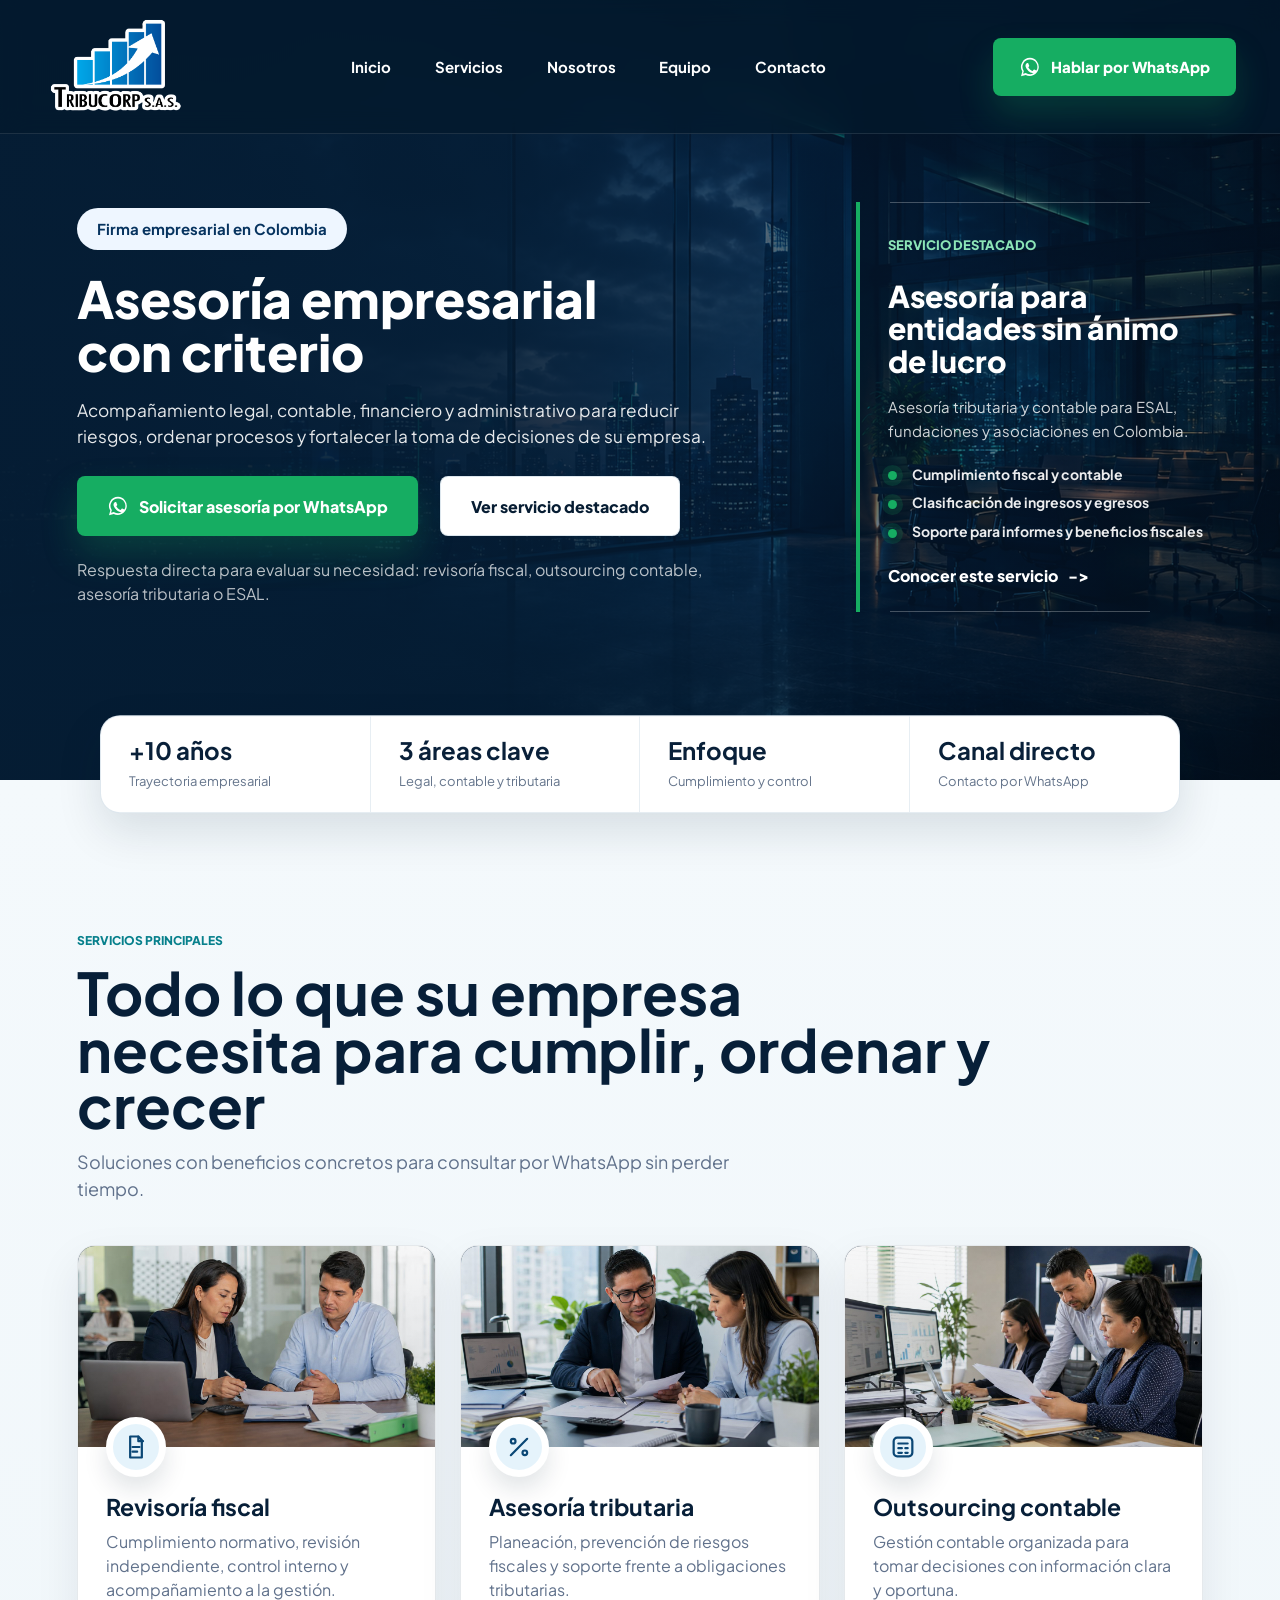
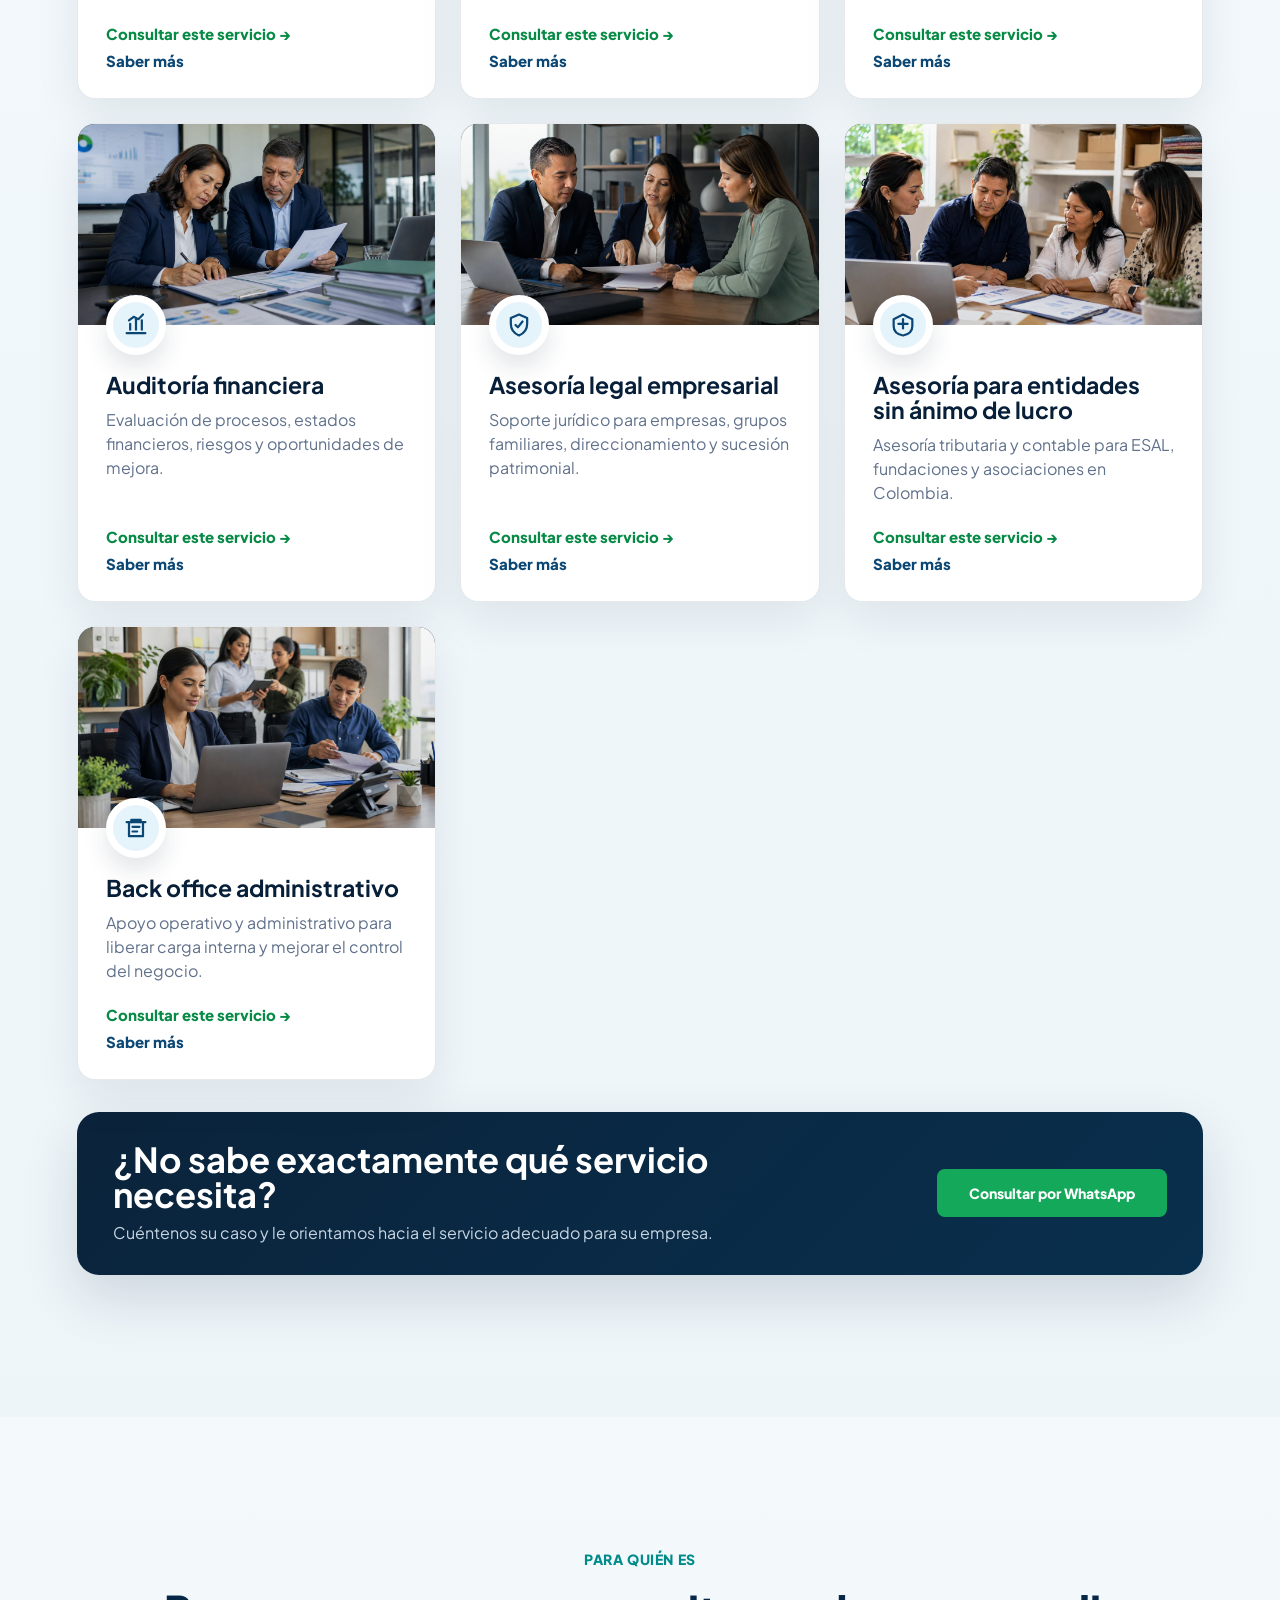
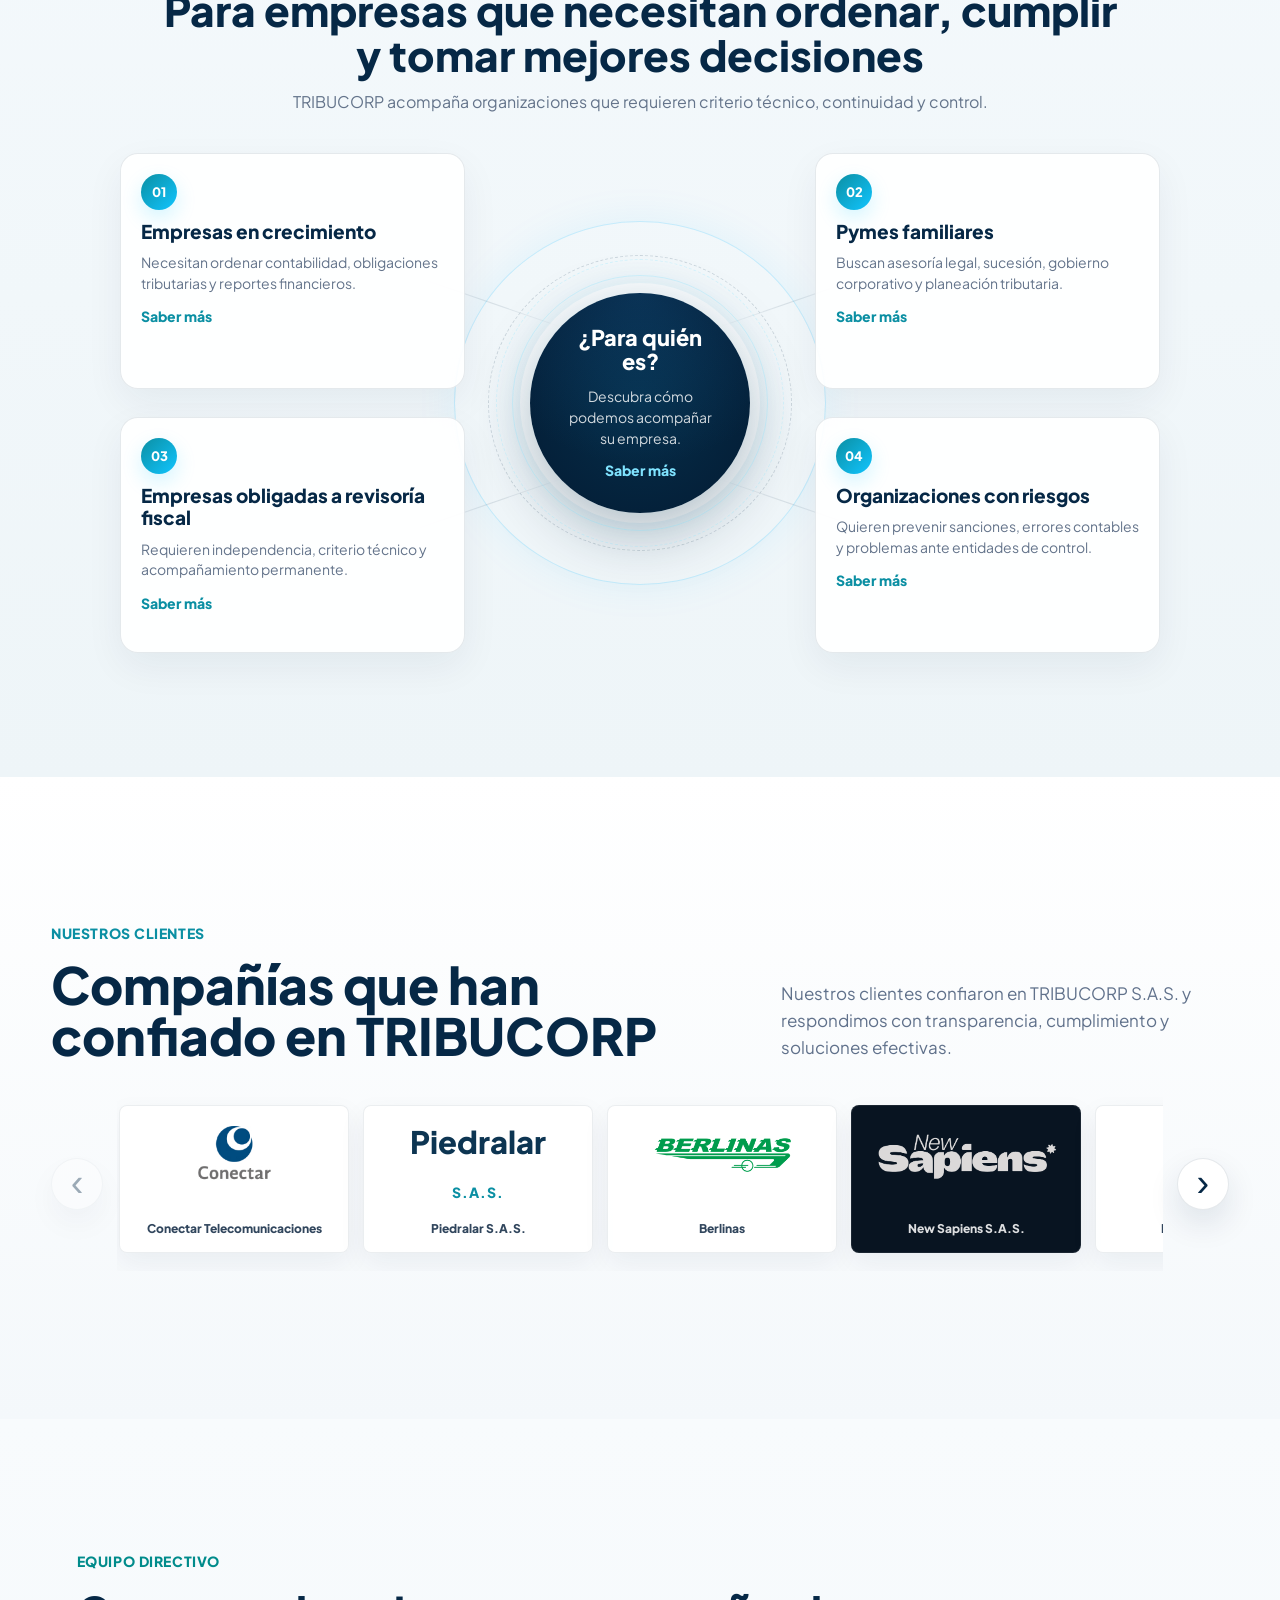
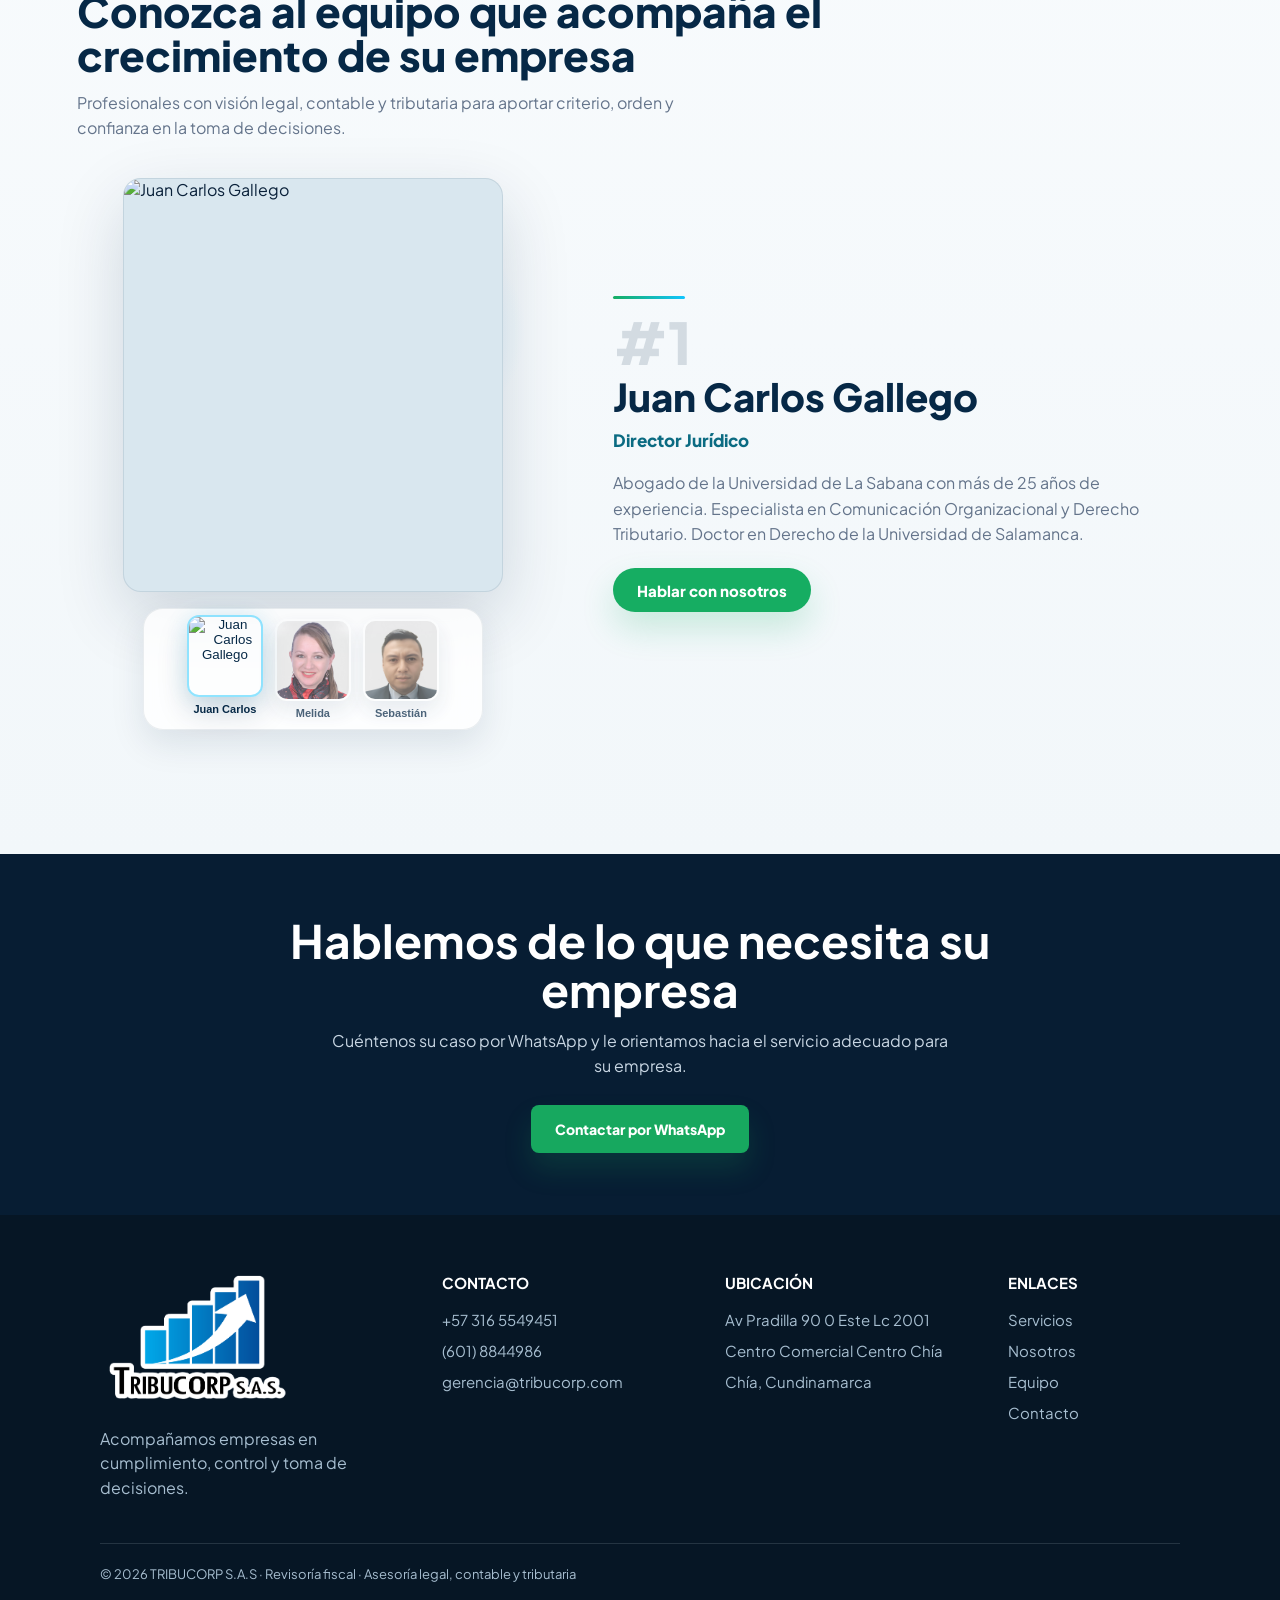
==== commit b9bec494: "Add Tribucorp logo to site branding" ====
--- a/index.html
+++ b/index.html
@@ -13,11 +13,7 @@
 <body>
   <header class="site-header">
     <a class="brand" href="#inicio" aria-label="TRIBUCORP inicio">
-      <span class="brand-mark">T</span>
-      <span>
-        <strong>TRIBUCORP</strong>
-        <small>Legal · Contable · Tributario</small>
-      </span>
+      <img class="brand-logo" src="img/tribucorp-logo.png" alt="TRIBUCORP S.A.S. — Legal, contable y tributario">
     </a>
 
     <button class="menu-toggle" type="button" aria-label="Abrir menú" aria-expanded="false">
@@ -472,11 +468,7 @@
     <div class="shell footer-grid">
       <div class="footer-brand">
         <a class="brand inverted" href="#inicio" aria-label="TRIBUCORP inicio">
-          <span class="brand-mark">T</span>
-          <span>
-            <strong>TRIBUCORP S.A.S</strong>
-            <small>Legal · Contable · Tributario</small>
-          </span>
+          <img class="brand-logo" src="img/tribucorp-logo.png" alt="TRIBUCORP S.A.S. — Legal, contable y tributario">
         </a>
         <p>Acompañamos empresas en cumplimiento, control y toma de decisiones.</p>
       </div>
--- a/styles.css
+++ b/styles.css
@@ -65,6 +65,13 @@
   align-items: center;
   gap: 12px;
   min-width: 0;
+}
+
+.brand-logo {
+  display: block;
+  width: 140px;
+  height: auto;
+  flex: 0 0 auto;
 }
 
 .brand-mark {
@@ -736,6 +743,10 @@
   grid-template-columns: 1.25fr 1fr 1fr 0.72fr;
   gap: 44px;
   padding: 58px 0 42px;
+}
+
+.footer-brand .brand-logo {
+  width: 190px;
 }
 
 .brand.inverted .brand-mark {
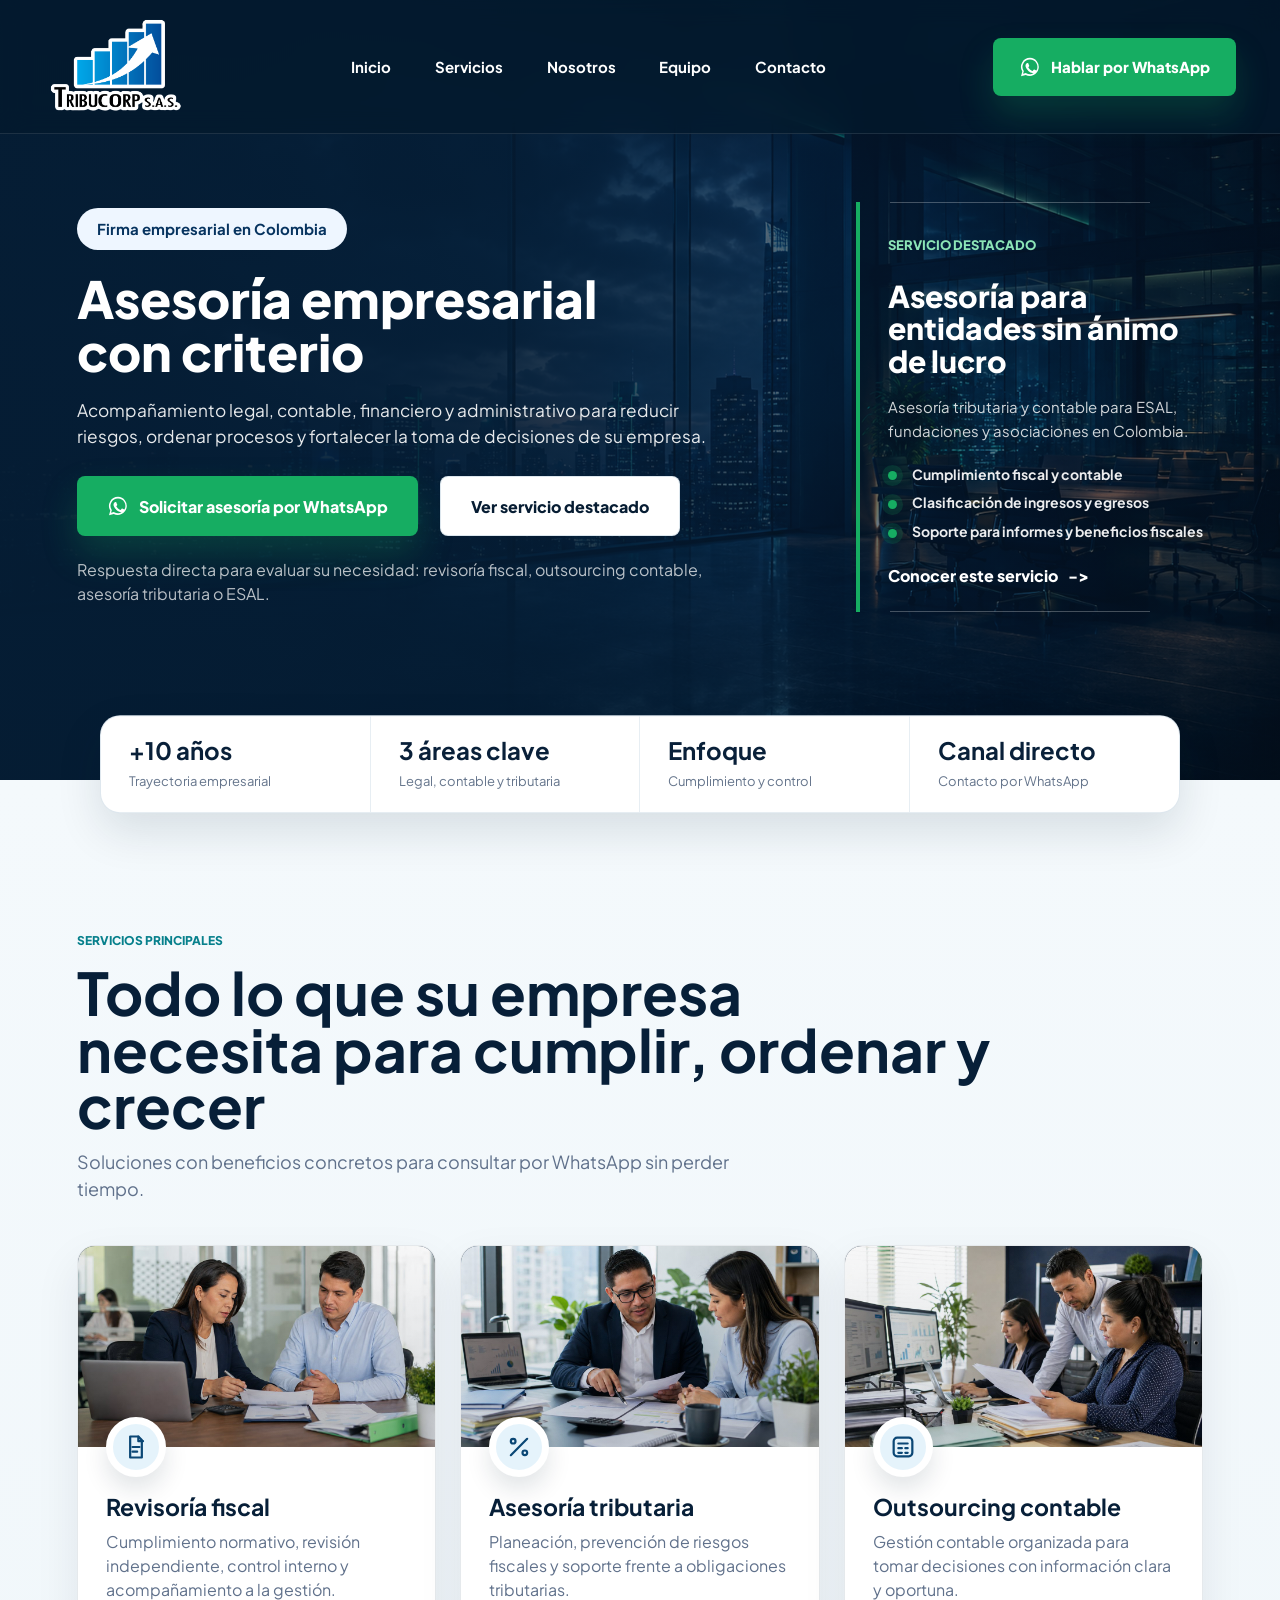
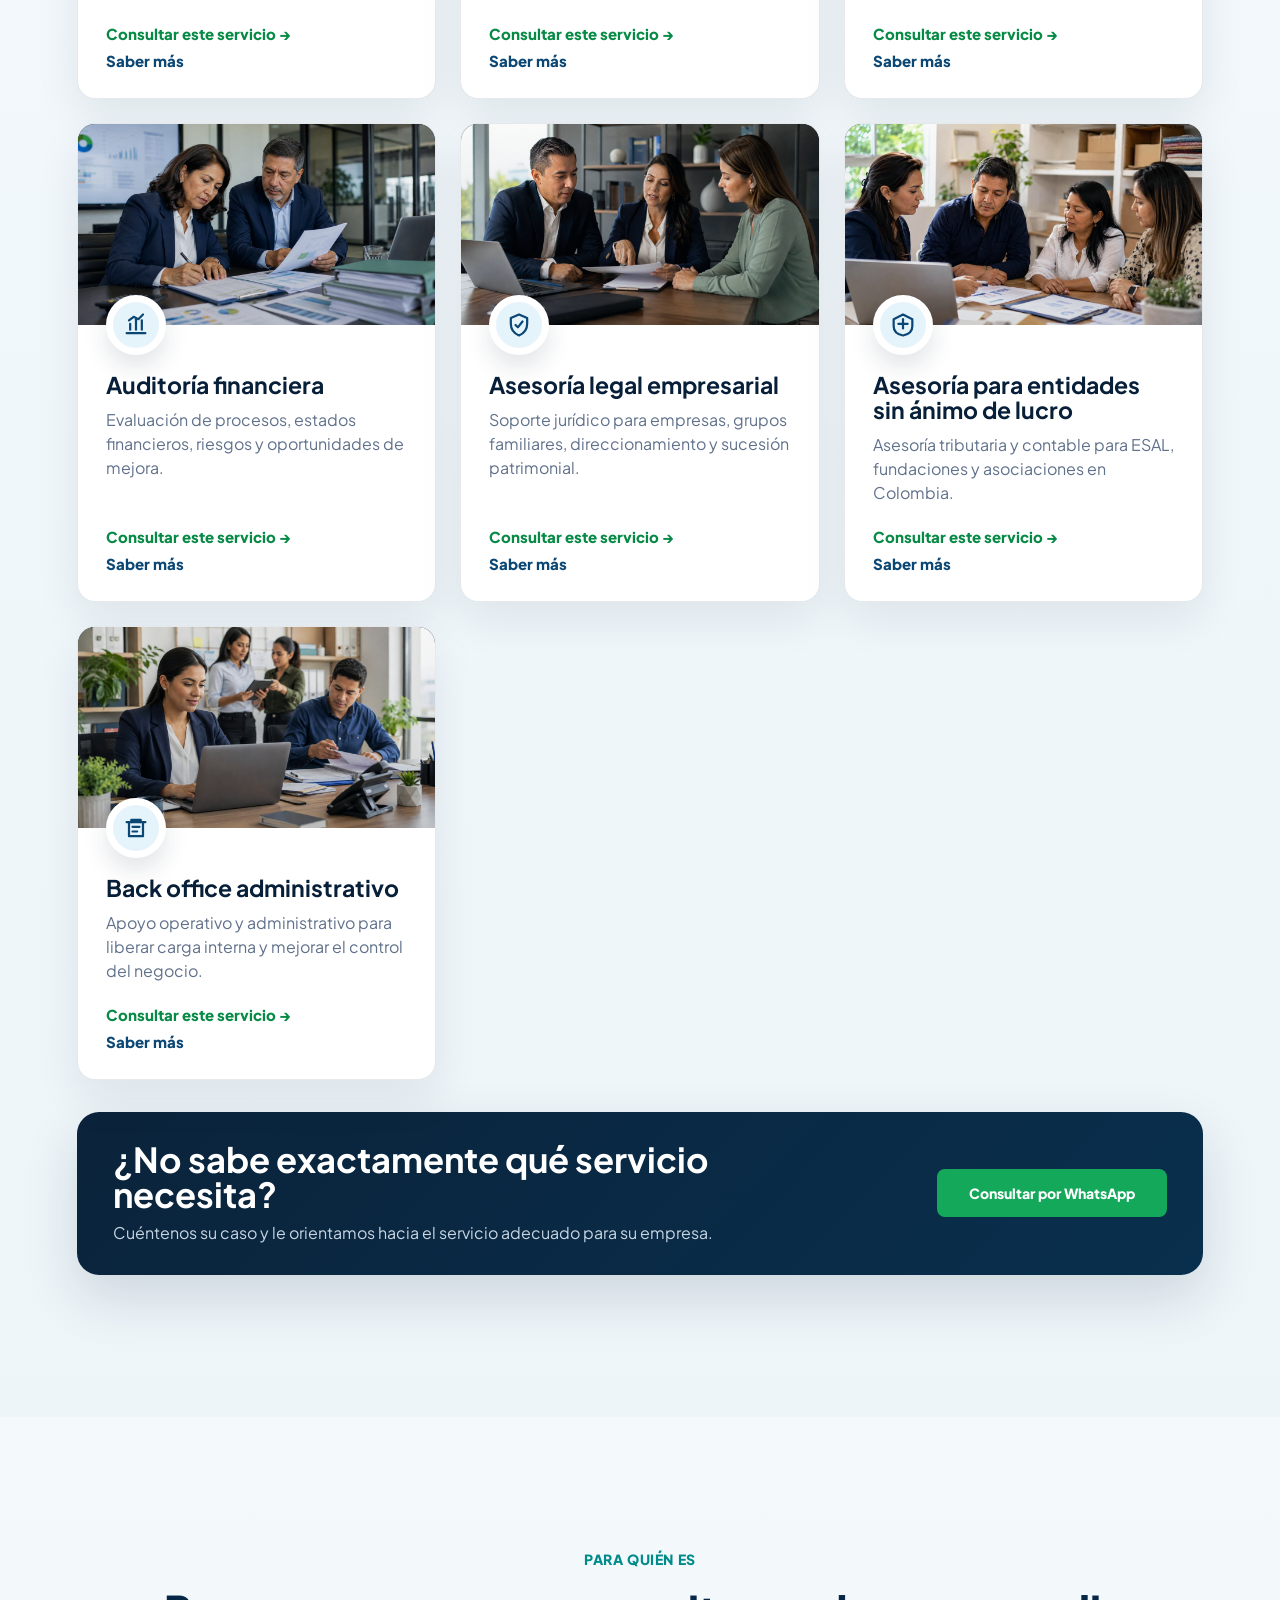
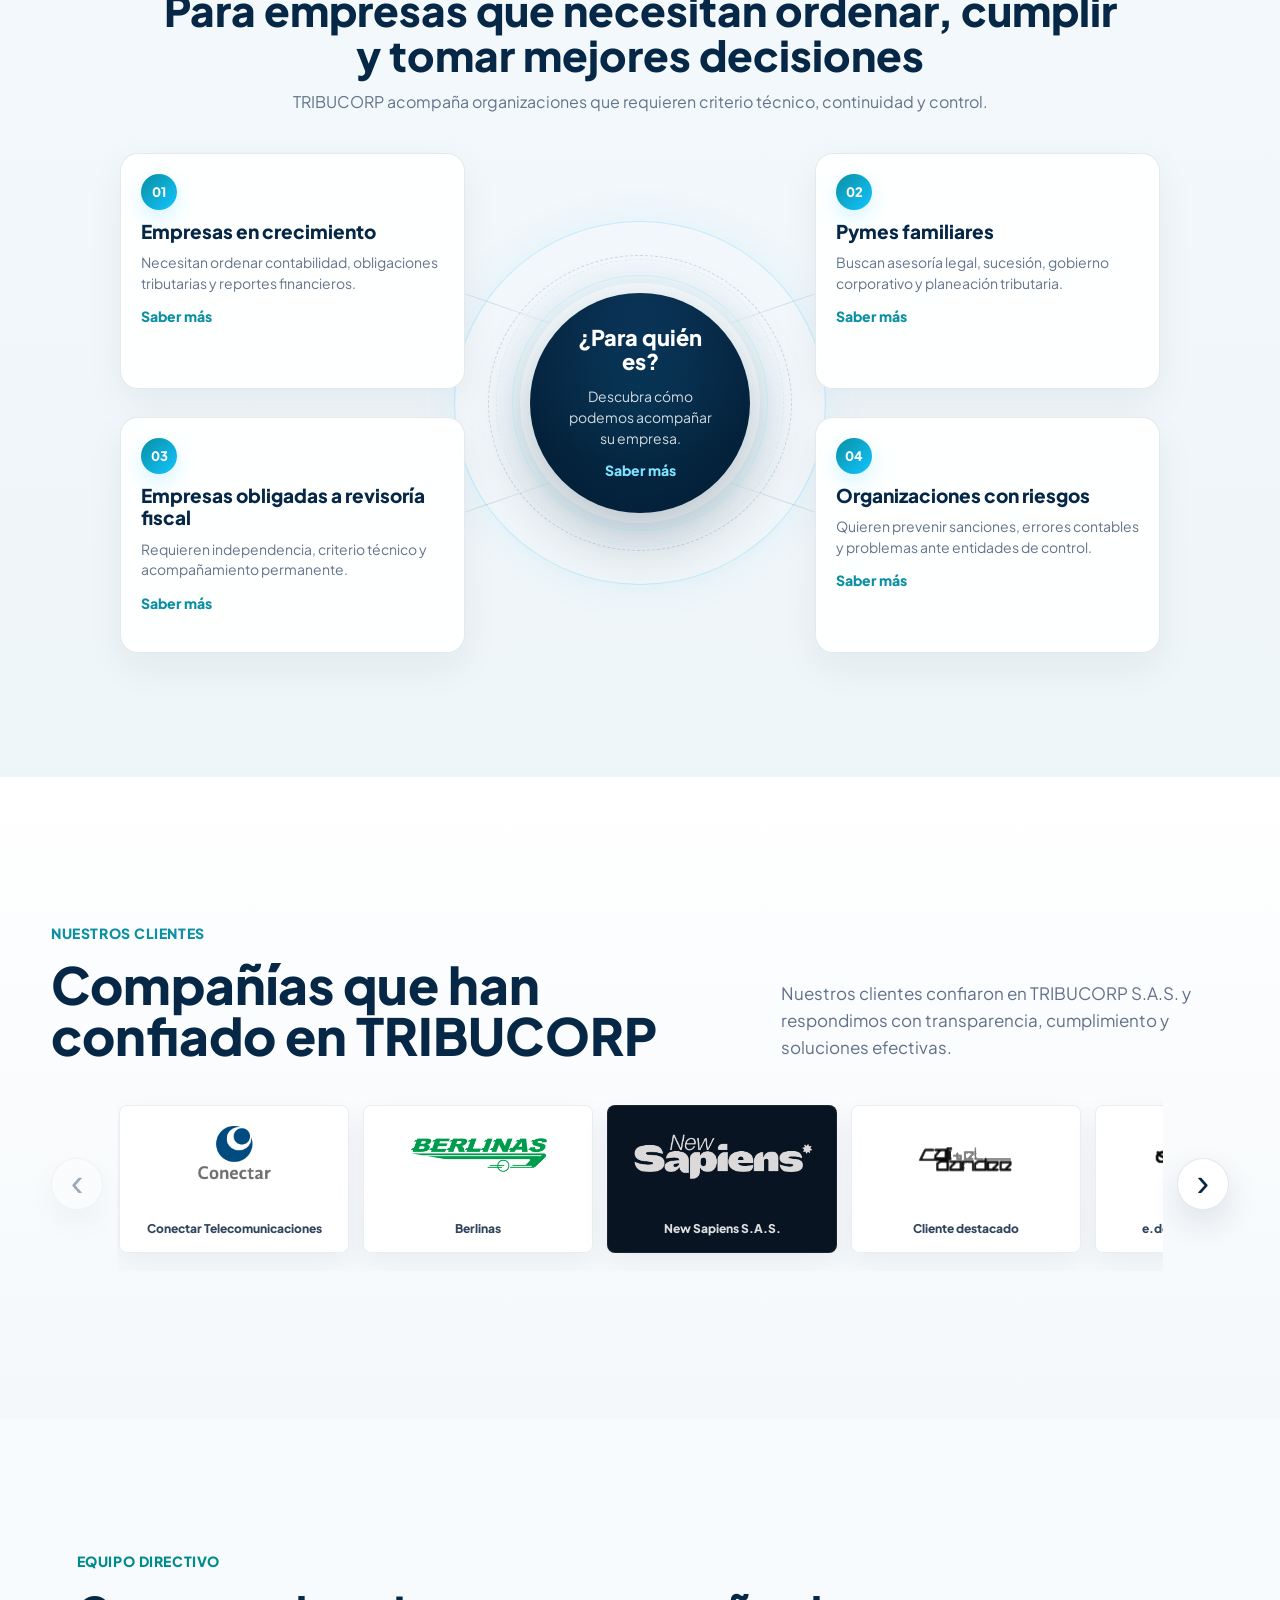
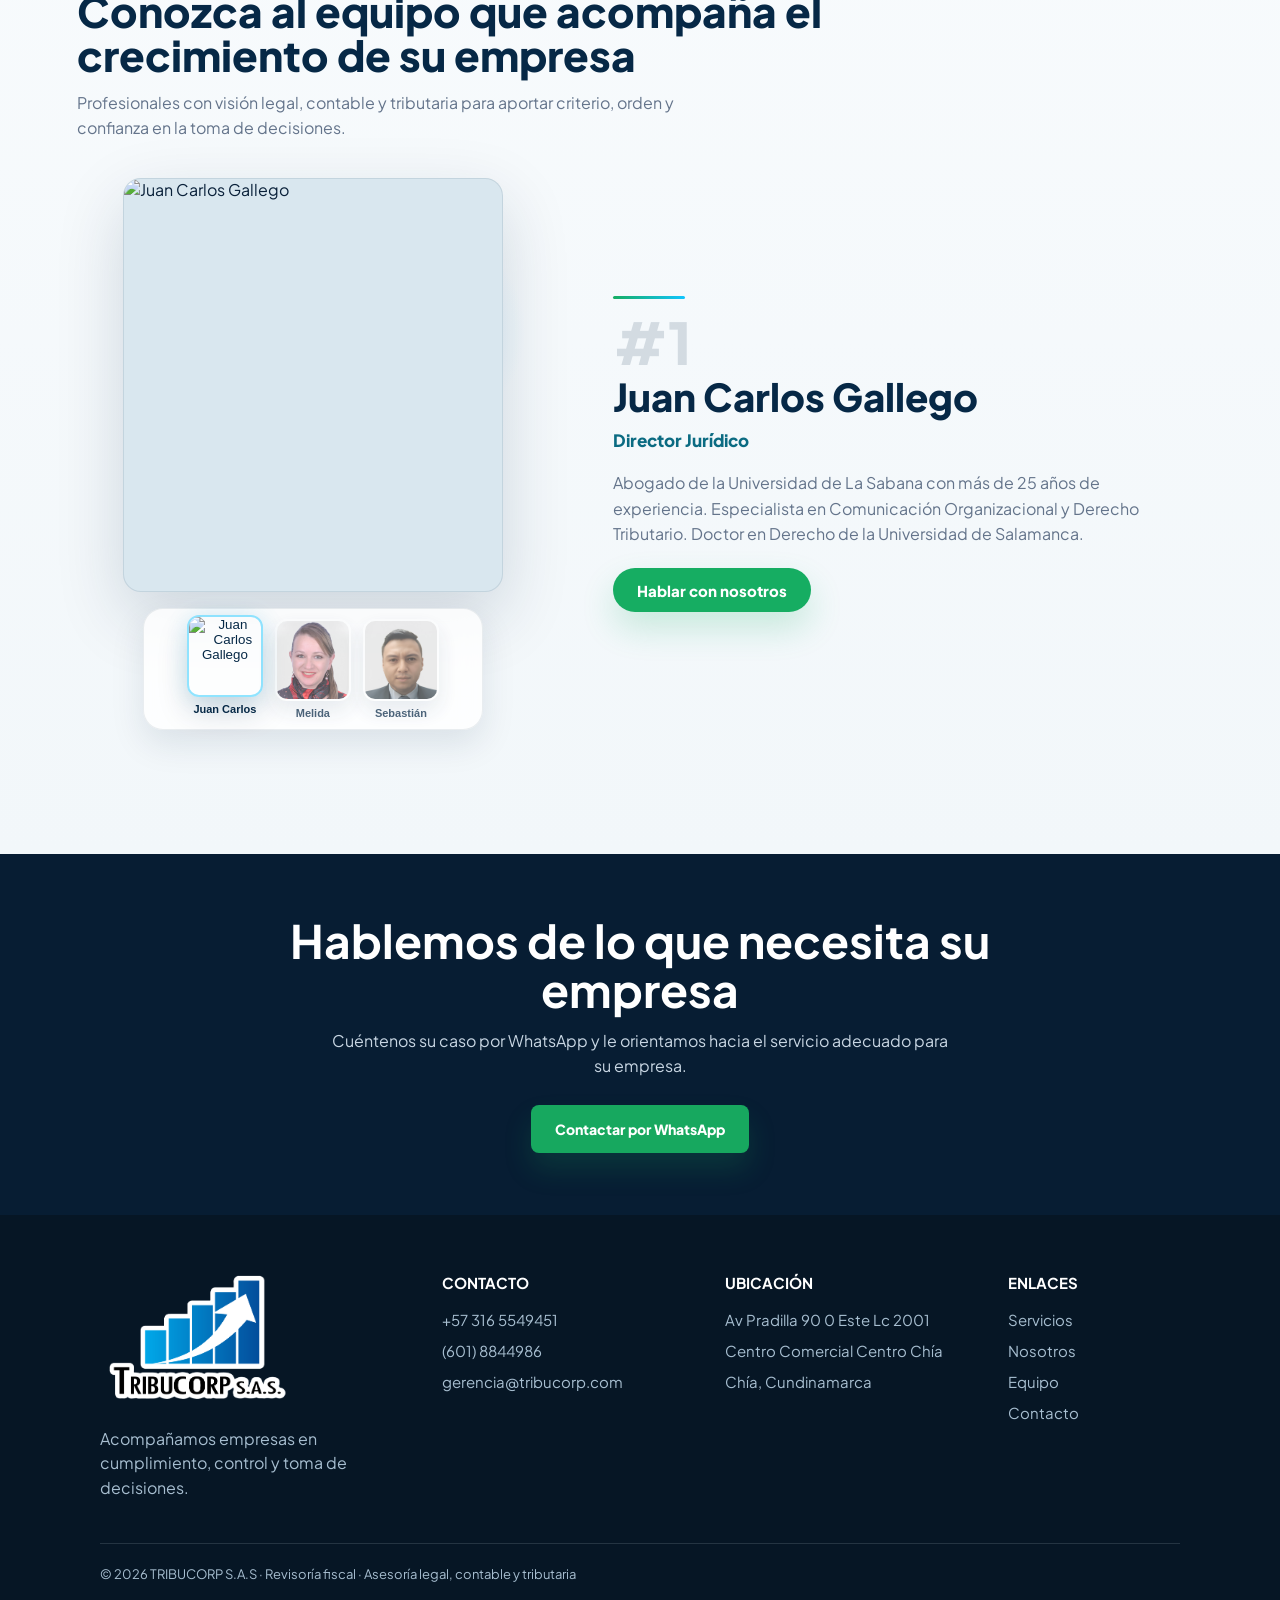
==== commit 093ed70e: "Update client logos" ====
--- a/index.html
+++ b/index.html
@@ -330,11 +330,6 @@
                 <img src="img/clientes/logos/conectar-telecomunicaciones.jpg" alt="Conectar Telecomunicaciones" loading="lazy">
                 <span>Conectar Telecomunicaciones</span>
               </article>
-              <article class="client-logo-item client-wordmark">
-                <strong>Piedralar</strong>
-                <small>S.A.S.</small>
-                <span>Piedralar S.A.S.</span>
-              </article>
               <article class="client-logo-item logo-wide">
                 <img src="img/clientes/logos/berlinas.png" alt="Berlinas" loading="lazy">
                 <span>Berlinas</span>
@@ -343,19 +338,6 @@
                 <img src="img/clientes/logos/new-sapiens-gray.png" alt="New Sapiens S.A.S." loading="lazy">
                 <span>New Sapiens S.A.S.</span>
               </article>
-              <article class="client-logo-item">
-                <img src="img/clientes/logos/fundacion-los-cerros.png" alt="El Portal del Café" loading="lazy">
-                <span>El Portal del Café</span>
-              </article>
-              <article class="client-logo-item client-wordmark client-wordmark-green">
-                <strong>Hato Verde</strong>
-                <small>S.A.S.</small>
-                <span>Hato Verde S.A.S.</span>
-              </article>
-              <article class="client-logo-item logo-wide">
-                <img src="img/clientes/logos/los-cerros.jpg" alt="Los Cerros" loading="lazy">
-                <span>Los Cerros</span>
-              </article>
               <article class="client-logo-item logo-wide">
                 <img src="img/clientes/logos/zandaz.png" alt="Logo de cliente con nombre estilizado" loading="lazy">
                 <span>Cliente destacado</span>
@@ -380,22 +362,10 @@
                 <img src="img/clientes/logos/ascaribe.png" alt="Ascaribe" loading="lazy">
                 <span>Ascaribe</span>
               </article>
-              <article class="client-logo-item">
-                <img src="img/clientes/logos/operadora-alta-optica.png" alt="Operadora Alta Guajira S.A.S." loading="lazy">
-                <span>Operadora Alta Guajira S.A.S.</span>
-              </article>
               <article class="client-logo-item logo-wide">
                 <img src="img/clientes/logos/gato-dumas.webp" alt="Gato Dumas" loading="lazy">
                 <span>Gato Dumas</span>
               </article>
-              <article class="client-logo-item">
-                <img src="img/clientes/logos/acolitar.png" alt="Acoltan" loading="lazy">
-                <span>Acoltan</span>
-              </article>
-              <article class="client-logo-item logo-tall">
-                <img src="img/clientes/logos/pasion.png" alt="Pasión" loading="lazy">
-                <span>Pasión</span>
-              </article>
               <article class="client-logo-item logo-wide">
                 <img src="img/clientes/logos/zkteco.png" alt="ZKTeco Colombia" loading="lazy">
                 <span>ZKTeco Colombia</span>
@@ -403,6 +373,30 @@
               <article class="client-logo-item logo-wide">
                 <img src="img/clientes/logos/medirex.png" alt="Medirex" loading="lazy">
                 <span>Medirex</span>
+              </article>
+              <article class="client-logo-item">
+                <img src="img/clientes/logos/piedralar.png" alt="Piedralar S.A.S." loading="lazy">
+                <span>Piedralar S.A.S.</span>
+              </article>
+              <article class="client-logo-item">
+                <img src="img/clientes/logos/hato-verde-nuevo.png" alt="Hato Verde S.A.S." loading="lazy">
+                <span>Hato Verde S.A.S.</span>
+              </article>
+              <article class="client-logo-item logo-wide">
+                <img src="img/clientes/logos/andimallas-andimetales.png" alt="Andimallas &amp; Andimetales" loading="lazy">
+                <span>Andimallas &amp; Andimetales</span>
+              </article>
+              <article class="client-logo-item logo-wide">
+                <img src="img/clientes/logos/corcer.png" alt="Corporación Promotora de Formación Los Cerros — CORCER" loading="lazy">
+                <span>CORCER</span>
+              </article>
+              <article class="client-logo-item logo-tall">
+                <img src="img/clientes/logos/colegio-bosques-de-sherwood.png" alt="Colegio Bosques de Sherwood" loading="lazy">
+                <span>Colegio Bosques de Sherwood</span>
+              </article>
+              <article class="client-logo-item logo-wide">
+                <img src="img/clientes/logos/promotora-althea.png" alt="Promotora Althea" loading="lazy">
+                <span>Promotora Althea</span>
               </article>
             </div>
           </div>
